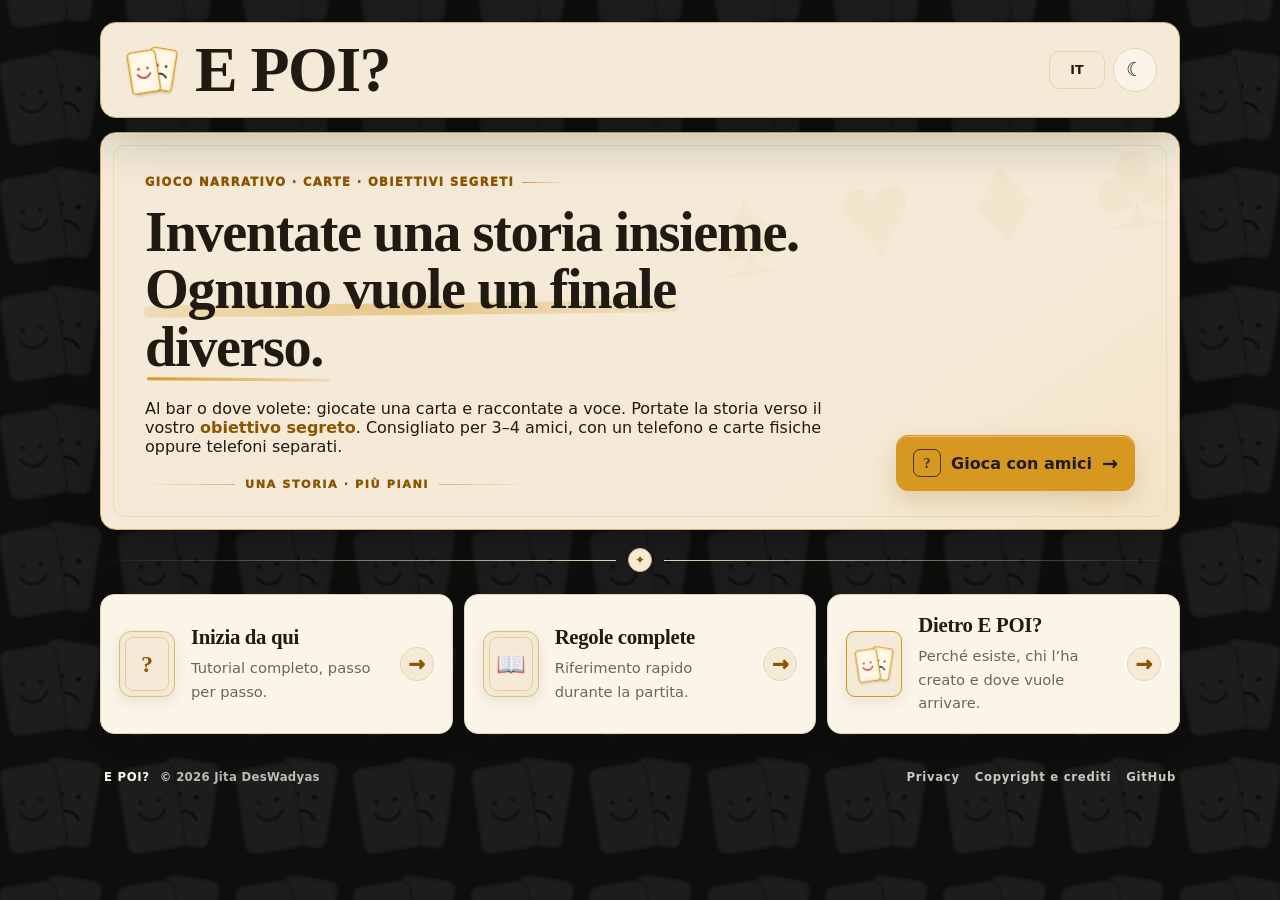
==== index.html @ 68719989 "Replace language dropdown with instant IT/EN toggle on index.html" ====
<!doctype html>
<html lang="it" data-theme="light">
<head>
  <meta charset="utf-8">
  <meta name="viewport" content="width=device-width,initial-scale=1,viewport-fit=cover">
  <meta name="theme-color" content="#15120d">
  <meta name="description" content="E POI? è un gioco narrativo con un normale mazzo di carte: continua la storia e guidala verso il tuo obiettivo segreto.">
  <meta name="application-name" content="E POI?">
  <meta name="apple-mobile-web-app-capable" content="yes">
  <meta name="apple-mobile-web-app-status-bar-style" content="black-translucent">
  <meta property="og:type" content="website">
  <meta property="og:title" content="E POI? — Una storia, più piani">
  <meta property="og:description" content="Gioca una carta, aggiungi una scena e prova a portare la storia verso il tuo obiettivo segreto.">
  <meta property="og:image" content="creator-jita.webp?v=29">
  <title>E POI? — Gioco narrativo di carte</title>
  <script>(()=>{try{document.documentElement.dataset.theme=localStorage.getItem('storia52_theme')==='dark'?'dark':'light'}catch{}})();</script>
  <link rel="icon" href="icon.svg" type="image/svg+xml">
  <link rel="manifest" href="manifest.webmanifest">
  <link rel="preload" as="image" href="creator-jita.webp?v=29" fetchpriority="high">
  <link rel="stylesheet" href="clean-app.css">
  <link rel="stylesheet" href="refine-flow.css">
  <link rel="stylesheet" href="home-product.css">
  <link rel="stylesheet" href="app-polish.css">
  <link rel="stylesheet" href="home-fixes.css">
  <link rel="stylesheet" href="tutorial-game.css">
  <link rel="stylesheet" href="interaction-polish.css?v=21">
  <link rel="stylesheet" href="invite-polish.css">
  <link rel="stylesheet" href="release-ready.css">
  <link rel="stylesheet" href="loading-skeleton.css?v=29">
  <link rel="stylesheet" href="ux-rework.css">
  <link rel="stylesheet" href="scroll-fix.css">
  <link rel="stylesheet" href="content-polish.css">
  <link rel="stylesheet" href="collection-prima-scintilla.css?v=29">
  <link rel="stylesheet" href="public-release-polish.css?v=16">
  <link rel="stylesheet" href="virtual-cards.css?v=40">
  <link rel="stylesheet" href="release-polish.css?v=29">
  <link rel="stylesheet" href="locale.css?v=1">
</head>
<body>
  <div class="app-shell">
    <header class="site-header">
      <div class="brand"><img src="storia52-cards-logo.svg" alt=""><h1>E POI?</h1></div>
      <div class="header-actions">
        <button type="button" id="epoiLanguage" class="epoi-lang-toggle" aria-label="Switch language to English" title="Switch language to English">IT</button>
        <button type="button" id="themeToggle" class="theme-toggle" aria-label="Passa al tema scuro" aria-pressed="false"><span class="theme-toggle-icon" aria-hidden="true">☾</span></button>
        <button type="button" id="headerExit" class="header-button header-exit" hidden><span aria-hidden="true">×</span><span>Esci</span></button>
      </div>
    </header>
    <main>
      <section id="play" class="page active">
        <section class="initial-skeleton" aria-busy="true" aria-label="Caricamento di E POI?">
          <div class="initial-skeleton-head"><span class="sk initial-skeleton-kicker"></span><span class="sk initial-skeleton-title"></span><span class="sk initial-skeleton-copy"></span><span class="sk initial-skeleton-copy short"></span></div>
          <div class="initial-skeleton-card"><span class="sk"></span><span class="sk"></span><span class="sk"></span><span class="sk"></span></div>
          <div class="initial-skeleton-actions"><span class="sk"></span><span class="sk"></span></div>
          <div class="initial-skeleton-menu"><span class="sk"></span><span class="sk"></span><span class="sk"></span></div>
        </section>
        <noscript><section class="surface"><h2>JavaScript è disattivato.</h2><p>E POI? ha bisogno di JavaScript per preparare partite, inviti e obiettivi segreti.</p></section></noscript>
      </section>
    </main>
    <footer class="site-footer"><div class="site-footer-brand"><b>E POI?</b><span>© 2026 Jita DesWadyas</span></div><nav class="site-footer-links" aria-label="Informazioni legali"><a href="privacy.html">Privacy</a><a href="copyright.html">Copyright e crediti</a><a href="https://github.com/JitaDesWadyas/storia52" target="_blank" rel="noopener noreferrer">GitHub</a></nav></footer>
  </div>
  <div id="toast" class="toast" role="status" aria-live="polite"></div>

  <script src="app.js"></script>
  <script src="ui-core.js?v=21"></script>
  <script src="collection-data.js?v=30"></script>
  <script src="clean-core.js"></script>
  <script src="clean-rules.js?v=33"></script>
  <script src="virtual-cards.js?v=42"></script>
  <script src="clean-home.js?v=30"></script>
  <script src="content-polish.js?v=31"></script>
  <script src="public-release-fixes.js?v=23"></script>
  <script src="clean-config.js?v=30"></script>
  <script src="clean-stories-model.js?v=29"></script>

  <script src="archive-v20-objectives-01.js"></script>
  <script src="archive-v20-objectives-02.js"></script>
  <script src="archive-v20-objectives-03-04.js"></script>
  <script src="archive-v20-objectives-05-06.js"></script>
  <script src="archive-v20-objectives-07-08.js"></script>
  <script src="collection-objectives.js?v=30"></script>
  <script src="ready-story-objectives.js"></script>

  <script src="clean-stories-markup.js"></script>
  <script src="clean-stories-view.js?v=29"></script>
  <script src="collection-controller.js?v=30"></script>
  <script src="clean-objectives.js?v=20"></script>
  <script src="clean-prep.js?v=30"></script>
  <script src="qr-local.js"></script>
  <script src="invite-codec.js?v=30"></script>
  <script src="clean-invite-host.js?v=31"></script>
  <script src="clean-invite-data.js?v=31"></script>
  <script src="game-balance.js?v=43"></script>
  <script src="clean-exit.js?v=28"></script>
  <script src="interaction-polish.js?v=22"></script>
  <script src="scroll-safety.js"></script>
  <script src="locale-en-stories.js"></script>
  <script src="locale-en-objectives-real01.js"></script>
  <script src="locale-en-objectives-mys02.js"></script>
  <script src="locale-en-objectives-sci01.js"></script>
  <script src="locale-en-objectives-fan02.js"></script>
  <script src="locale-en-objectives-hor02a.js"></script>
  <script src="locale-en-objectives-hor02b.js"></script>
  <script src="locale-en-objectives-lov01.js"></script>
  <script src="locale-en-objectives-adv01a.js"></script>
  <script src="locale-en-objectives-adv01b.js"></script>
  <script src="locale-en-objectives-com03.js"></script>
  <script src="locale-en-ui-home.js"></script>
  <script src="locale-en-ui-tutorial.js"></script>
  <script src="locale-en-ui-rules.js"></script>
  <script src="locale-en-ui-setup.js"></script>
  <script src="locale-en-ui-qr.js"></script>
  <script src="locale-en-ui-join.js"></script>
  <script src="locale-en-ui-game.js"></script>
  <script src="locale-en-ui-misc.js"></script>
  <script src="locale-runtime.js?v=1"></script>
  <script src="clean-init.js?v=23"></script>
  <script src="pwa-refresh.js?v=44"></script>
</body>
</html>
---- clean-app.css ----
*{box-sizing:border-box}html{scroll-behavior:smooth}html[data-theme="light"]{--bg:#15120d;--panel:#f4ead7;--panel-2:#fbf5e9;--ink:#211a12;--muted:#6f6456;--line:#d2b77d;--line-soft:#e3d4b4;--amber:#d69820;--amber-dark:#8a5700;--red:#b33a30;--shadow:0 18px 55px rgba(0,0,0,.24)}html[data-theme="dark"]{--bg:#0f0e0c;--panel:#25211a;--panel-2:#30291f;--ink:#f4ead7;--muted:#c4b9a7;--line:#6f562c;--line-soft:#463b2c;--amber:#e0a631;--amber-dark:#f0bf5d;--red:#ed766d;--shadow:0 18px 55px rgba(0,0,0,.4)}body{margin:0;min-height:100vh;color:var(--ink);background:var(--bg);font-family:Inter,ui-sans-serif,system-ui,-apple-system,"Segoe UI",sans-serif}body::before{content:"";position:fixed;inset:0;z-index:-1;pointer-events:none;background-image:linear-gradient(rgba(17,14,10,.92),rgba(17,14,10,.92)),url("storia52-cards-logo.svg");background-repeat:repeat;background-size:auto,118px 118px;background-position:center;filter:grayscale(1);opacity:.9}button,input,select,textarea{font:inherit}button{cursor:pointer}.app-shell{width:min(1080px,calc(100% - 28px));margin:0 auto;padding:22px 0 48px}.site-header{display:flex;align-items:center;justify-content:space-between;gap:18px;width:100%;padding:18px 22px;color:var(--ink);background:var(--panel);border:1px solid var(--line);border-radius:16px;box-shadow:var(--shadow)}.brand{display:flex;align-items:center;gap:14px;min-width:0}.brand img{width:58px;height:58px;flex:0 0 58px}.brand h1{margin:0;font:800 clamp(2.1rem,5vw,4rem)/.9 Georgia,serif;letter-spacing:-.04em;white-space:nowrap}.theme-toggle{min-height:44px;padding:9px 13px;color:var(--ink);background:transparent;border:1px solid var(--line);border-radius:9px;font-weight:850}.main-nav{display:flex;gap:8px;margin:12px 0}.main-nav button{flex:1;min-height:46px;padding:10px 14px;color:#f4ead7;background:rgba(255,255,255,.035);border:1px solid rgba(214,152,32,.28);border-radius:9px;font-weight:850}.main-nav button.active{color:#211a12;background:var(--amber);border-color:var(--amber)}.page{display:none}.page.active{display:block}.surface{width:100%;padding:28px;color:var(--ink);background:var(--panel);border:1px solid var(--line);border-radius:16px;box-shadow:var(--shadow)}.hero{padding:38px 42px}.eyebrow{margin:0 0 8px;color:var(--amber-dark);font-size:.72rem;font-weight:950;letter-spacing:.12em;text-transform:uppercase}.hero h2,.screen-heading h2{margin:0;font:800 clamp(2rem,4.4vw,3.6rem)/1.04 Georgia,serif;letter-spacing:-.035em;text-wrap:balance}.hero h2{max-width:850px}.hero>p:last-child,.screen-heading>p:last-child{max-width:760px;margin:14px 0 0;color:var(--muted);font-size:1rem;line-height:1.55}.home-grid{display:grid;grid-template-columns:1fr 1fr;gap:12px;margin-top:14px}.choice-card,.resume-card{display:grid;grid-template-columns:58px minmax(0,1fr) auto;align-items:center;gap:14px;width:100%;min-height:132px;padding:18px;color:var(--ink);background:var(--panel-2);border:1px solid var(--line-soft);border-radius:12px;text-align:left;transition:.18s ease}.choice-card:hover,.resume-card:hover{transform:translateY(-2px);border-color:var(--amber);box-shadow:0 12px 28px rgba(0,0,0,.12)}.choice-card .index,.resume-card .index{display:grid;place-items:center;width:56px;height:66px;color:var(--amber-dark);background:var(--panel);border:1px solid var(--amber);border-radius:9px;font:800 1.5rem Georgia,serif}.choice-card b,.resume-card b{display:block;font:700 1.25rem/1.2 Georgia,serif}.choice-card small,.resume-card small{display:block;margin-top:6px;color:var(--muted);font-size:.92rem;line-height:1.42}.choice-card i,.resume-card i{color:var(--amber-dark);font-style:normal;font-size:1.25rem;font-weight:950}.resume-card{grid-column:1/-1;min-height:102px;border-left:6px solid var(--amber)}.screen{width:100%}.session-bar{display:flex;align-items:center;justify-content:space-between;gap:12px;margin-bottom:12px;padding:10px 12px;color:var(--ink);background:var(--panel);border:1px solid var(--line);border-radius:12px}.session-bar .session-title{display:flex;align-items:center;gap:9px;min-width:0;font-weight:900}.session-bar img{width:36px;height:36px}.session-actions{display:flex;gap:8px}.session-actions button{min-height:40px;padding:8px 12px;color:var(--ink);background:var(--panel-2);border:1px solid var(--line-soft);border-radius:8px;font-weight:850}.screen-heading{margin-bottom:20px}.section-title{margin:22px 0 10px}.section-title span{display:block;color:var(--amber-dark);font-size:.68rem;font-weight:950;letter-spacing:.1em}.section-title h3{margin:4px 0 0;font:700 1.4rem Georgia,serif}.setup-panel{display:grid;gap:12px;padding:16px;background:var(--panel-2);border:1px solid var(--line-soft);border-radius:12px}.setup-head{display:flex;align-items:end;justify-content:space-between;gap:12px}.setup-head b{font:700 1.12rem Georgia,serif}.setup-head select{min-height:42px;padding:8px 10px;color:var(--ink);background:var(--panel);border:1px solid var(--line);border-radius:8px;font-weight:850}.name-grid{display:grid;grid-template-columns:repeat(2,minmax(0,1fr));gap:8px}.field{display:grid;gap:5px}.field span{color:var(--amber-dark);font-size:.66rem;font-weight:950;letter-spacing:.08em;text-transform:uppercase}.field input,.field textarea,.field select{width:100%;min-height:44px;padding:10px 11px;color:var(--ink);background:var(--panel);border:1px solid var(--line-soft);border-radius:8px}.field textarea{min-height:110px;resize:vertical;line-height:1.5}.option-grid{display:grid;grid-template-columns:1fr 1fr;gap:10px}.option-card{display:grid;grid-template-columns:52px 1fr;gap:12px;align-items:start;width:100%;min-height:144px;padding:17px;color:var(--ink);background:var(--panel-2);border:1px solid var(--line-soft);border-radius:11px;text-align:left}.option-card.selected,.option-card:hover{border-color:var(--amber);box-shadow:inset 0 0 0 1px var(--amber)}.option-card>span{display:grid;place-items:center;width:50px;height:58px;color:var(--amber-dark);background:var(--panel);border:1px solid var(--amber);border-radius:8px;font:800 1.25rem Georgia,serif}.option-card b{display:block;font:700 1.12rem Georgia,serif}.option-card small{display:block;margin-top:6px;color:var(--muted);line-height:1.45}.primary,.secondary,.danger,.text-button{min-height:48px;padding:11px 15px;border-radius:9px;font-weight:900}.primary{color:#211a12;background:var(--amber);border:1px solid var(--amber)}.secondary{color:var(--ink);background:var(--panel-2);border:1px solid var(--line-soft)}.danger{color:#a6342c;background:transparent;border:1px solid rgba(166,52,44,.45)}.text-button{color:var(--amber-dark);background:transparent;border:0}.actions{display:grid;grid-template-columns:1fr 1fr;gap:9px;margin-top:14px}.actions.one{grid-template-columns:1fr}.story-reference{display:grid;gap:9px}.story-card{display:grid;grid-template-columns:54px minmax(0,1fr);gap:12px;align-items:center;padding:13px;background:var(--panel-2);border:1px solid var(--line-soft);border-radius:10px}.story-card .rank{display:grid;place-items:center;width:52px;height:62px;color:var(--ink);background:var(--panel);border:1px solid var(--line);border-radius:8px;font:800 1.15rem Georgia,serif}.story-card .rank.red{color:var(--red)}.story-card span{color:var(--amber-dark);font-size:.66rem;font-weight:950;letter-spacing:.09em}.story-card p{margin:3px 0 0;font:700 1rem/1.4 Georgia,serif}.hint{margin:12px 0;padding:13px 14px;color:var(--ink);background:rgba(214,152,32,.1);border:1px solid var(--amber);border-left:6px solid var(--amber);border-radius:9px;line-height:1.5}.question-grid{display:grid;grid-template-columns:1fr 1fr;gap:10px}.question-card{padding:14px;background:var(--panel-2);border:1px solid var(--line-soft);border-radius:10px}.question-card h3{margin:0 0 9px;font:700 1.05rem Georgia,serif}.question-card textarea{width:100%;min-height:86px;padding:10px;color:var(--ink);background:var(--panel);border:1px solid var(--line-soft);border-radius:8px;resize:vertical}.story-toolbar{display:grid;grid-template-columns:minmax(0,1fr) auto;gap:8px;margin-bottom:10px}.story-toolbar input{min-height:44px;padding:9px 11px;color:var(--ink);background:var(--panel-2);border:1px solid var(--line-soft);border-radius:8px}.category-grid{display:grid;grid-template-columns:repeat(5,minmax(0,1fr));gap:7px;margin-bottom:11px}.category-grid button{min-height:48px;padding:8px;color:var(--muted);background:var(--panel-2);border:1px solid var(--line-soft);border-radius:8px;font-weight:850}.category-grid button.active{color:#211a12;background:var(--amber);border-color:var(--amber)}.category-grid small{display:block;margin-top:3px}.story-list{display:grid;grid-template-columns:repeat(3,minmax(0,1fr));gap:10px}.ready-story{display:grid;grid-template-rows:auto auto 1fr auto;gap:9px;min-height:390px;padding:15px;background:var(--panel-2);border:1px solid var(--line-soft);border-radius:11px}.ready-story .meta{display:flex;justify-content:space-between;gap:8px;color:var(--amber-dark);font-size:.66rem;font-weight:950;letter-spacing:.06em}.ready-story h3{margin:0;font:700 1.25rem/1.2 Georgia,serif}.ready-story p{margin:0;color:var(--muted);font-size:.9rem;line-height:1.5}.ready-story button{min-height:43px;color:var(--amber-dark);background:var(--panel);border:1px solid var(--line-soft);border-radius:8px;font-weight:900}.pagination{display:grid;grid-template-columns:1fr auto 1fr;align-items:center;gap:8px;margin-top:10px}.pagination button{min-height:42px;color:var(--ink);background:var(--panel-2);border:1px solid var(--line-soft);border-radius:8px;font-weight:850}.pagination span{text-align:center;color:var(--muted);font-weight:850}.story-summary{display:grid;gap:10px}.opening-box{padding:18px;background:var(--panel-2);border:1px solid var(--line-soft);border-left:6px solid var(--amber);border-radius:10px;font:700 1.08rem/1.55 Georgia,serif}.objective-progress{display:flex;align-items:center;justify-content:space-between;margin:12px 0;padding:12px 14px;background:var(--panel-2);border:1px solid var(--line-soft);border-radius:9px}.objective-progress b{font:800 1.45rem Georgia,serif}.player-list{display:grid;grid-template-columns:1fr 1fr;gap:8px}.player-button{display:grid;grid-template-columns:42px 1fr auto;align-items:center;gap:10px;min-height:68px;padding:10px 11px;color:var(--ink);background:var(--panel-2);border:1px solid var(--line-soft);border-radius:9px;text-align:left}.player-button.done{border-color:var(--amber)}.player-button>span{display:grid;place-items:center;width:40px;height:40px;color:var(--amber-dark);background:var(--panel);border:1px solid var(--amber);border-radius:50%;font-weight:950}.player-button b{font-family:Georgia,serif}.player-button small{display:block;margin-top:3px;color:var(--muted)}.player-button i{color:var(--amber-dark);font-style:normal;font-weight:900}.prep-grid,.turn-grid{display:grid;grid-template-columns:repeat(3,minmax(0,1fr));gap:9px}.prep-step,.turn-step{display:grid;grid-template-columns:38px 1fr;gap:10px;padding:13px;background:var(--panel-2);border:1px solid var(--line-soft);border-radius:9px}.prep-step>span,.turn-step>span{display:grid;place-items:center;width:36px;height:36px;color:#211a12;background:var(--amber);border-radius:50%;font-weight:950}.prep-step b,.turn-step b{font-family:Georgia,serif}.turn-step p{margin:4px 0 0;color:var(--muted);font-size:.86rem;line-height:1.42}.game-layout{display:grid;grid-template-columns:minmax(0,1.2fr) minmax(280px,.8fr);gap:12px;align-items:start}.game-main,.game-side{display:grid;gap:10px}.game-card{padding:15px;background:var(--panel-2);border:1px solid var(--line-soft);border-radius:11px}.game-card h3{margin:0 0 10px;font:700 1.25rem Georgia,serif}.accordion{overflow:hidden;background:var(--panel-2);border:1px solid var(--line-soft);border-radius:10px}.accordion summary{display:flex;align-items:center;justify-content:space-between;gap:10px;padding:14px;cursor:pointer;list-style:none;font:700 1.04rem Georgia,serif}.accordion summary::-webkit-details-marker{display:none}.accordion summary::after{content:"+";color:var(--amber-dark);font:900 1.2rem system-ui}.accordion[open] summary::after{content:"−"}.accordion-body{padding:0 14px 14px}.suit-rules{display:grid;grid-template-columns:1fr 1fr;gap:8px}.suit-rules p{display:grid;grid-template-columns:145px 1fr;gap:9px;align-items:center;margin:0;padding:10px;background:var(--panel);border:1px solid var(--line-soft);border-radius:8px}.suit-rules b{font-family:Georgia,serif}.suit-rules b.red{color:var(--red)}.suit-rules span{color:var(--muted);line-height:1.35}.figure-grid{display:grid;grid-template-columns:repeat(4,1fr);gap:7px;margin-top:8px}.figure-grid p{display:grid;gap:3px;margin:0;padding:9px;text-align:center;background:var(--panel);border:1px solid var(--line-soft);border-radius:8px}.rule-note{margin:9px 0 0;padding:12px;background:rgba(214,152,32,.1);border:1px solid var(--amber);border-left:5px solid var(--amber);border-radius:8px;line-height:1.45}.compact-player-list{display:grid;gap:7px}.compact-player-list button{display:flex;align-items:center;justify-content:space-between;gap:10px;min-height:47px;padding:9px 11px;color:var(--ink);background:var(--panel);border:1px solid var(--line-soft);border-radius:8px;font-weight:850}.invite-list{display:grid;gap:8px}.invite-row{display:grid;grid-template-columns:1fr auto;gap:8px;align-items:center;padding:11px;background:var(--panel-2);border:1px solid var(--line-soft);border-radius:9px}.invite-row b{font-family:Georgia,serif}.invite-row button{min-height:42px;color:var(--ink);background:var(--panel);border:1px solid var(--line-soft);border-radius:8px;font-weight:850}.rulebook{display:grid;gap:9px}.rulebook details{overflow:hidden;background:var(--panel-2);border:1px solid var(--line-soft);border-radius:10px}.rulebook summary{padding:14px;cursor:pointer;font:700 1.05rem Georgia,serif}.rulebook .body{padding:0 14px 14px;color:var(--muted);line-height:1.55}.numbered{display:grid;gap:8px}.numbered p{display:grid;grid-template-columns:30px 1fr;gap:9px;align-items:start;margin:0}.numbered i{display:grid;place-items:center;width:28px;height:28px;color:#211a12;background:var(--amber);border-radius:50%;font-style:normal;font-weight:950}.card-browser{display:grid;gap:14px}.browser-step{padding:14px;background:var(--panel-2);border:1px solid var(--line-soft);border-radius:10px}.step-label{display:flex;align-items:center;gap:8px;margin-bottom:9px}.step-label span{display:grid;place-items:center;width:28px;height:28px;color:#211a12;background:var(--amber);border-radius:50%;font-weight:950}.type-tabs,.suit-picker,.number-picker{display:flex;flex-wrap:wrap;gap:7px}.type-tabs button,.suit-picker button,.number-picker button{min-height:42px;padding:8px 11px;color:var(--ink);background:var(--panel);border:1px solid var(--line-soft);border-radius:8px;font-weight:850}.type-tabs button.active,.suit-picker button.active,.number-picker button.active{color:#211a12;background:var(--amber);border-color:var(--amber)}.suit-picker button.red{color:var(--red)}.suit-picker b{margin-right:5px}.browser-result{display:grid;grid-template-columns:minmax(240px,360px) 1fr;gap:12px;align-items:start}.playing-card-preview{position:relative;min-height:330px;padding:24px;background:var(--panel-2);border:2px solid var(--line);border-radius:16px;box-shadow:var(--shadow)}.playing-card-preview::before{content:attr(data-rank);white-space:pre;position:absolute;top:15px;left:15px;font:800 1.2rem/1 Georgia,serif}.playing-card-preview.red::before,.playing-card-preview.red .preview-suit{color:var(--red)}.preview-suit{text-align:center;font-size:4rem}.preview-kind{text-align:center;color:var(--amber-dark);font-size:.72rem;font-weight:950;letter-spacing:.08em}.preview-text{margin:25px 0 0;font:700 1.2rem/1.5 Georgia,serif}.browser-actions{display:grid;gap:8px}.button{min-height:46px;padding:10px 13px;border-radius:8px;font-weight:900}.button-primary{color:#211a12;background:var(--amber);border:1px solid var(--amber)}.button-ghost{color:var(--ink);background:var(--panel-2);border:1px solid var(--line-soft)}.modal{position:fixed;inset:0;z-index:1000;display:grid;place-items:center;padding:14px;background:rgba(0,0,0,.68)}.modal-card{position:relative;width:min(520px,100%);max-height:calc(100vh - 28px);overflow:auto;padding:20px;color:var(--ink);background:var(--panel);border:1px solid var(--line);border-radius:15px;box-shadow:var(--shadow)}.modal-card.wide{width:min(900px,100%)}.modal-close{position:absolute;top:10px;right:10px;width:38px;height:38px;color:var(--ink);background:var(--panel-2);border:1px solid var(--line-soft);border-radius:50%;font-size:1.25rem;font-weight:900}.objective-modal-card{min-height:590px;display:grid;grid-template-rows:auto auto minmax(300px,1fr) auto}.secret-card{display:grid;place-items:center;min-height:300px;padding:18px;text-align:center;background:var(--panel-2);border:1px solid var(--line-soft);border-radius:12px}.secret-content,.secret-closed{display:grid;gap:9px;justify-items:center}.secret-rank{font:800 3.2rem Georgia,serif}.secret-type{color:var(--amber-dark);font-size:.7rem;font-weight:950;letter-spacing:.1em}.secret-content p{margin:0;font:700 1.2rem/1.45 Georgia,serif}.secret-final{padding-top:10px;color:var(--muted);border-top:1px solid var(--line-soft);line-height:1.45}.secret-lock{font-size:3rem}.modal-actions{display:grid;grid-template-columns:1fr 1fr;gap:8px;margin-top:12px}.exit-options{display:grid;gap:8px}.toast{position:fixed;left:50%;bottom:24px;z-index:1200;transform:translate(-50%,18px);padding:10px 14px;color:#211a12;background:var(--amber);border-radius:999px;font-weight:900;opacity:0;pointer-events:none;transition:.18s}.toast.show{transform:translate(-50%,0);opacity:1}footer{display:flex;justify-content:space-between;gap:10px;padding:18px 4px;color:rgba(244,234,215,.6);font-size:.75rem;font-weight:850;letter-spacing:.08em}.hidden{display:none!important}@media(max-width:820px){.story-list{grid-template-columns:1fr}.ready-story{min-height:0}.category-grid{grid-template-columns:repeat(2,1fr)}.category-grid button:first-child{grid-column:1/-1}.game-layout{grid-template-columns:1fr}.prep-grid,.turn-grid{grid-template-columns:1fr}.browser-result{grid-template-columns:1fr}.hero{padding:30px}.home-grid{grid-template-columns:1fr}.resume-card{grid-column:auto}}@media(max-width:620px){.app-shell{width:min(100% - 18px,1080px);padding-top:9px}.site-header{padding:13px 14px;border-radius:12px}.brand img{width:48px;height:48px;flex-basis:48px}.brand h1{font-size:2.45rem}.theme-toggle{width:42px;padding:0;font-size:0}.theme-toggle::before{content:"◐";font-size:1.1rem}.main-nav{margin:8px 0}.main-nav button{min-height:42px;padding:8px}.surface{padding:18px;border-radius:12px}.hero{padding:22px}.hero h2,.screen-heading h2{font-size:1.9rem}.hero>p:last-child,.screen-heading>p:last-child{font-size:.94rem}.choice-card,.resume-card{grid-template-columns:48px 1fr;min-height:0;padding:14px}.choice-card i,.resume-card i{display:none}.choice-card .index,.resume-card .index{width:46px;height:56px}.option-grid,.name-grid,.question-grid,.player-list{grid-template-columns:1fr}.option-card{min-height:0}.setup-head{align-items:stretch;flex-direction:column}.setup-head select{width:100%}.story-toolbar{grid-template-columns:1fr}.actions,.modal-actions{grid-template-columns:1fr}.story-card{grid-template-columns:46px 1fr}.story-card .rank{width:44px;height:54px}.suit-rules{grid-template-columns:1fr}.suit-rules p{grid-template-columns:1fr;gap:4px}.figure-grid{grid-template-columns:1fr 1fr}.objective-modal-card{min-height:540px;grid-template-rows:auto auto minmax(250px,1fr) auto}.secret-card{min-height:250px}.session-bar{align-items:flex-start}.session-title span{display:none}.session-actions button{padding:8px 9px}.pagination{grid-template-columns:1fr 1fr}.pagination span{grid-column:1/-1;grid-row:1}.pagination button{grid-row:2}.browser-result{display:block}.browser-actions{margin-top:9px}footer{padding-bottom:24px}}
---- refine-flow.css ----
[hidden]{display:none!important}.site-header{gap:12px;margin-bottom:14px}.header-actions{display:flex;align-items:center;justify-content:flex-end;gap:8px;flex-wrap:nowrap}.header-button,.theme-toggle{display:inline-flex;align-items:center;justify-content:center;gap:7px;min-height:44px;padding:9px 13px;color:var(--ink);background:var(--panel-2);border:1px solid var(--line-soft);border-radius:9px;font-weight:900;white-space:nowrap}.header-button:hover,.theme-toggle:hover{border-color:var(--amber)}.header-exit{color:var(--red)}.player-count-control{display:flex;align-items:center;gap:7px}.player-count-control button{display:grid;place-items:center;width:42px;height:42px;padding:0;color:var(--ink);background:var(--panel);border:1px solid var(--line);border-radius:9px;font-size:1.35rem;font-weight:950}.player-count-value{display:flex;align-items:center;justify-content:center;min-width:104px;height:42px;padding:0 12px;color:var(--ink);background:var(--panel);border:1px solid var(--line-soft);border-radius:9px;font-weight:900}.player-count-value strong{margin-right:5px;font:800 1.2rem Georgia,serif}.story-card.with-action{grid-template-columns:54px minmax(0,1fr) auto}.story-card-change{align-self:stretch;min-width:76px;padding:8px 11px;color:var(--amber-dark);background:var(--panel);border:1px solid var(--line-soft);border-radius:8px;font-size:.76rem;font-weight:950;text-transform:uppercase;letter-spacing:.04em}.story-card-change:hover{border-color:var(--amber)}.opening-draft{margin-top:14px;padding:15px;background:var(--panel-2);border:1px solid var(--line-soft);border-radius:10px}.opening-draft textarea{min-height:130px;font:700 1rem/1.5 Georgia,serif}.opening-draft small{color:var(--muted);line-height:1.4}.figure-tone{display:grid;grid-template-columns:1fr 1fr;gap:8px;margin-top:9px}.figure-tone p{display:grid;gap:4px;margin:0;padding:11px;background:var(--panel);border:1px solid var(--line-soft);border-radius:8px}.figure-tone b{font-family:Georgia,serif}.figure-tone .red{color:var(--red)}.figure-tone span{color:var(--muted);line-height:1.4}.rules-menu-intro{margin:0 42px 14px 0;color:var(--muted);line-height:1.5}.rules-menu .rulebook{margin-top:8px}.rules-menu .game-card{padding:0;background:transparent;border:0}.objective-modal-card{height:min(650px,calc(100vh - 28px));min-height:0;display:grid;grid-template-rows:auto auto minmax(0,1fr) auto;overflow:hidden}.objective-modal-card>.eyebrow{padding-right:44px}.objective-modal-card>h2{margin-top:0}.objective-modal-card .secret-card{height:100%;min-height:0;overflow:auto}.objective-modal-card .secret-content,.objective-modal-card .secret-closed{min-height:100%;align-content:center}.objective-modal-card .modal-actions{margin-top:12px}.session-mode .site-header{margin-bottom:12px}.session-mode main{margin-top:0}.modal-card.wide{width:min(920px,100%)}
body{font-family:Inter,ui-sans-serif,system-ui,-apple-system,BlinkMacSystemFont,"Segoe UI",sans-serif}.brand h1,.hero h2,.screen-heading h2,.choice-card b,.resume-card b,.section-title h3,.setup-head b,.option-card b,.ready-story h3,.game-card h3{font-family:Georgia,"Times New Roman",serif;font-weight:760;letter-spacing:-.025em}.hero h2,.screen-heading h2{line-height:1.02}.hero>p:last-child,.screen-heading>p:last-child,.choice-card small,.resume-card small,.option-card small,.ready-story p{line-height:1.6}.home-grid{margin-top:22px}.surface+*,.home-grid{position:relative;z-index:1}.home-grid .play-card{grid-column:1/-1}.play-card{min-height:118px}.play-card .index{font-size:1.2rem}.site-header{position:relative;z-index:2}
html[data-theme="dark"]{--bg:#11100d;--panel:#2a241b;--panel-2:#342d23;--ink:#fff1db;--muted:#d8cbb9;--line:#a97b31;--line-soft:#675139;--amber:#f1b63e;--amber-dark:#ffd166;--red:#ff8178;--shadow:0 16px 44px rgba(0,0,0,.38)}html[data-theme="dark"] body::before{background-image:linear-gradient(rgba(17,16,13,.80),rgba(17,16,13,.88)),url("storia52-cards-logo.svg");background-size:auto,142px 142px;opacity:.48;filter:grayscale(1) contrast(1.05)}html[data-theme="dark"] .surface,html[data-theme="dark"] .site-header{background:linear-gradient(180deg,#332b20,#292218);border-color:rgba(241,182,62,.38);box-shadow:0 14px 38px rgba(0,0,0,.32),inset 0 1px 0 rgba(255,241,219,.06)}html[data-theme="dark"] .choice-card,html[data-theme="dark"] .resume-card,html[data-theme="dark"] .setup-panel,html[data-theme="dark"] .option-card,html[data-theme="dark"] .ready-story,html[data-theme="dark"] .game-card,html[data-theme="dark"] .accordion,html[data-theme="dark"] .story-card,html[data-theme="dark"] .opening-box,html[data-theme="dark"] .objective-progress,html[data-theme="dark"] .player-button{background:linear-gradient(180deg,#3a3125,#30281e);border-color:rgba(255,209,102,.24)}html[data-theme="dark"] input,html[data-theme="dark"] textarea,html[data-theme="dark"] select,html[data-theme="dark"] .header-button,html[data-theme="dark"] .theme-toggle,html[data-theme="dark"] .choice-card .index,html[data-theme="dark"] .resume-card .index,html[data-theme="dark"] .option-card>span,html[data-theme="dark"] .ready-story button{background:#211b14;border-color:rgba(255,209,102,.34)}html[data-theme="dark"] .choice-card:hover,html[data-theme="dark"] .resume-card:hover,html[data-theme="dark"] .option-card:hover,html[data-theme="dark"] .option-card.selected{border-color:var(--amber);box-shadow:0 10px 26px rgba(0,0,0,.25),inset 0 0 0 1px rgba(241,182,62,.35)}.ready-story p strong,.opening-box strong{font-weight:900;color:var(--ink)}mark{padding:0;color:inherit;background:transparent;border-radius:0;font-weight:900}.screen{transition:opacity .16s ease,transform .16s ease}.screen-enter{opacity:0;transform:translateY(8px)}.modal{opacity:0;transition:opacity .14s ease}.modal.open{opacity:1}.modal.closing{opacity:0}.modal-card{transform:translateY(12px) scale(.985);transition:transform .16s ease}.modal.open .modal-card{transform:translateY(0) scale(1)}.accordion summary,.category-grid button,.pagination button,.player-button,.ready-story button,.primary,.secondary,.danger,.text-button{transition:transform .16s ease,border-color .16s ease,background-color .16s ease,box-shadow .16s ease}.category-grid button:active,.pagination button:active,.player-button:active,.ready-story button:active,.primary:active,.secondary:active{transform:scale(.985)}.accordion{display:grid;grid-template-rows:auto 0fr;transition:grid-template-rows .22s ease,border-color .16s ease,background-color .16s ease}.accordion[open]{grid-template-rows:auto 1fr;border-color:var(--amber)}.accordion-body{overflow:hidden;min-height:0}.accordion summary{position:relative;z-index:1}.rulebook details{display:grid;grid-template-rows:auto 0fr;transition:grid-template-rows .22s ease,border-color .16s ease,background-color .16s ease}.rulebook details[open]{grid-template-rows:auto 1fr;border-color:var(--amber)}.rulebook details>.body{overflow:hidden;min-height:0}
@media(max-width:700px){.app-shell{width:min(100% - 28px,1080px);padding:14px 0 34px}.site-header{padding:11px 12px;border-radius:15px;margin-bottom:14px}.brand{gap:8px}.brand img{width:42px;height:42px;flex-basis:42px}.brand h1{font-size:1.8rem}.header-actions{gap:5px}.header-button,.theme-toggle{min-height:40px;padding:7px 9px;font-size:.78rem}.theme-toggle-label{display:none}.theme-toggle{width:40px}.hero{padding:30px 28px}.hero h2,.screen-heading h2{font-size:clamp(2.1rem,9.6vw,3rem);line-height:1.02}.home-grid{gap:14px;margin-top:14px}.choice-card,.resume-card{grid-template-columns:76px minmax(0,1fr);min-height:112px;padding:16px}.choice-card i,.resume-card i{display:none}.choice-card .index,.resume-card .index{width:64px;height:72px}.choice-card b,.resume-card b{font-size:1.38rem}.player-count-control{width:100%;justify-content:center;gap:6px}.player-count-control button{width:40px;height:40px}.player-count-value{min-width:104px;height:40px}.story-card.with-action{grid-template-columns:44px minmax(0,1fr)}.story-card-change{grid-column:1/-1;min-height:40px}.figure-tone{grid-template-columns:1fr}.objective-modal-card{height:calc(100vh - 20px)}.objective-modal-card .secret-card{min-height:0}.rules-menu-intro{margin-right:34px}}@media(max-width:420px){.app-shell{padding-top:12px}.brand{gap:6px}.brand img{width:36px;height:36px;flex-basis:36px}.brand h1{font-size:1.35rem}.header-button,.theme-toggle{width:38px;min-width:38px;padding:6px}.header-button span:last-child{display:none}.header-actions{gap:4px}.hero{padding:28px 26px}.surface{border-radius:15px}.choice-card,.resume-card{grid-template-columns:72px minmax(0,1fr);padding:15px}.choice-card .index,.resume-card .index{width:60px;height:68px}.choice-card small,.resume-card small{font-size:.9rem}}@media(prefers-reduced-motion:reduce){html{scroll-behavior:auto}.screen,.modal,.modal-card,.accordion,.rulebook details,.accordion summary,.category-grid button,.pagination button,.player-button,.ready-story button,.primary,.secondary,.danger,.text-button{transition:none!important}.screen-enter{opacity:1;transform:none}}
---- home-product.css ----
/* Product home sections */
.header-actions{display:flex;align-items:center;gap:8px}.product-hero{display:grid;grid-template-columns:minmax(0,1fr) auto;gap:24px;align-items:end;margin-top:14px}.product-hero .hero-copy p:last-child{max-width:820px}.hero-actions{display:grid;gap:8px;min-width:190px}.product-menu{grid-template-columns:repeat(3,minmax(0,1fr))}.product-menu .resume-card{grid-column:1/-1}.compact-product-menu{margin-bottom:0}.amber-text{color:var(--amber-dark);font-weight:900}.modal-heading{margin:0 0 18px}.product-modal .modal-card>h2{display:none}.product-modal .modal-card{padding:24px}.how-grid{display:grid;grid-template-columns:repeat(5,minmax(0,1fr));gap:10px}.how-grid article{min-height:170px;padding:15px;background:var(--panel-2);border:1px solid var(--line-soft);border-radius:12px}.how-grid span{display:grid;place-items:center;width:42px;height:42px;margin-bottom:12px;color:#211a12;background:var(--amber);border-radius:50%;font-weight:950}.how-grid b{display:block;font:700 1.08rem/1.2 Georgia,serif}.how-grid p{margin:8px 0 0;color:var(--muted);font-size:.9rem;line-height:1.45}.tutorial-stage{position:relative;display:grid;grid-template-columns:150px minmax(0,1fr);gap:18px;align-items:center;min-height:250px;padding:22px;background:linear-gradient(135deg,var(--panel-2),var(--panel));border:1px solid var(--line-soft);border-radius:14px}.tutorial-card{display:grid;place-items:center;width:128px;height:178px;justify-self:center;color:var(--amber-dark);background:var(--panel);border:2px solid var(--amber);border-radius:16px;box-shadow:0 14px 28px rgba(0,0,0,.14);animation:cardDeal .34s ease both}.tutorial-card span{font:800 2.2rem Georgia,serif}.tutorial-copy{animation:textRise .28s ease both}.tutorial-copy h3{margin:0;font:800 clamp(1.45rem,3vw,2.2rem)/1.05 Georgia,serif}.tutorial-copy p:not(.eyebrow){margin:10px 0 0;color:var(--muted);line-height:1.55}.tutorial-story{margin-top:12px;padding:13px 14px;background:rgba(214,152,32,.1);border:1px solid var(--amber);border-left:5px solid var(--amber);border-radius:10px;font:700 1rem/1.45 Georgia,serif}.tutorial-progress{position:absolute;right:18px;bottom:16px;display:flex;gap:6px}.tutorial-progress span{width:8px;height:8px;border-radius:50%;background:var(--line-soft)}.tutorial-progress span.active{background:var(--amber)}.tutorial-actions{display:grid;grid-template-columns:1fr 1fr;gap:8px;margin-top:10px}.context-story-preview{min-height:0;margin-bottom:10px}.context-story-preview p{font-size:1rem}.context-story-preview strong,.ready-story strong,.opening-box strong{color:var(--amber-dark)}.creator-resume{display:grid;gap:12px}.creator-hero-card{display:grid;grid-template-columns:160px minmax(0,1fr);gap:18px;align-items:center;padding:18px;background:var(--panel-2);border:1px solid var(--line-soft);border-radius:16px}.creator-hero-card img{width:160px;height:160px;object-fit:cover;border-radius:24px;border:2px solid var(--amber);box-shadow:0 14px 32px rgba(0,0,0,.18)}.creator-hero-card h3{margin:0 0 8px;font:800 1.7rem/1.1 Georgia,serif}.creator-hero-card h3 span{color:var(--amber-dark)}.creator-hero-card p:not(.eyebrow){margin:0;color:var(--muted);line-height:1.55}.resume-timeline{display:grid;gap:8px}.resume-timeline article{display:grid;grid-template-columns:46px minmax(0,1fr);gap:12px;padding:13px;background:var(--panel-2);border:1px solid var(--line-soft);border-radius:12px}.resume-timeline span{display:grid;place-items:center;width:44px;height:44px;color:#211a12;background:var(--amber);border-radius:50%;font-weight:950}.resume-timeline b{font:700 1.08rem Georgia,serif}.resume-timeline p{margin:4px 0 0;color:var(--muted);line-height:1.45}.creator-tags{display:flex;flex-wrap:wrap;gap:7px}.creator-tags span{padding:7px 10px;color:var(--amber-dark);background:var(--panel-2);border:1px solid var(--line-soft);border-radius:999px;font-size:.82rem;font-weight:900}.qr-invite-list{gap:10px}.qr-invite-row{grid-template-columns:minmax(0,1fr) auto auto}.qr-invite-row small{display:block;margin-top:4px;color:var(--muted);line-height:1.35}.qr-thumb{width:76px;height:76px;padding:5px;background:var(--panel);border:1px solid var(--amber);border-radius:12px}.qr-thumb img{width:100%;height:100%;display:block}.invite-actions{display:grid;gap:6px}.invite-actions button{min-height:35px;padding:7px 10px}.qr-modal-content{display:grid;gap:12px;justify-items:center;text-align:center}.qr-modal-content img{width:min(320px,80vw);height:min(320px,80vw);padding:10px;background:#fff;border:2px solid var(--amber);border-radius:18px}.qr-modal-content p{max-width:420px;margin:0;color:var(--muted);line-height:1.45}@keyframes cardDeal{from{opacity:0;transform:translateY(18px) rotate(-7deg) scale(.94)}to{opacity:1;transform:none}}@keyframes textRise{from{opacity:0;transform:translateY(8px)}to{opacity:1;transform:none}}

/* Premium home refinement */
.product-hero{position:relative;overflow:hidden;isolation:isolate;padding:42px 44px 38px;border-color:color-mix(in srgb,var(--line) 74%,var(--amber));background:linear-gradient(145deg,var(--panel) 0%,var(--panel) 72%,color-mix(in srgb,var(--panel-2) 82%,var(--amber) 18%) 100%);box-shadow:var(--shadow),inset 0 1px rgba(255,255,255,.45);animation:homeHeroIn .55s cubic-bezier(.2,.8,.2,1) both}.product-hero::before{content:"";position:absolute;inset:12px;z-index:-1;pointer-events:none;border:1px solid color-mix(in srgb,var(--line-soft) 70%,transparent);border-radius:11px}.product-hero::after{content:"♠  ♥  ♦  ♣";position:absolute;right:-12px;top:10px;z-index:-1;color:var(--amber);font:800 clamp(4.5rem,10vw,8.5rem)/1 Georgia,serif;letter-spacing:.1em;opacity:.045;transform:rotate(-7deg);white-space:nowrap}.hero-copy{position:relative;z-index:1}.hero-kicker{display:flex;flex-wrap:wrap;align-items:center;gap:8px;margin-bottom:15px}.hero-kicker .eyebrow{margin:0}.hero-kicker::after{content:"";width:42px;height:1px;background:linear-gradient(90deg,var(--amber),transparent)}.hero-title{display:grid;gap:0;max-width:820px}.hero-title .line{display:block}.hero-title .line-accent{position:relative;width:max-content;max-width:100%;z-index:0}.hero-title .line-accent::after{content:"";position:absolute;left:-.04em;right:-.05em;bottom:.06em;z-index:-1;height:.22em;background:linear-gradient(90deg,rgba(214,152,32,.18),rgba(214,152,32,.42),rgba(214,152,32,.12));border-radius:999px;transform:rotate(-.6deg)}.hero-title .line-final{position:relative;width:max-content;max-width:100%;padding-right:.12em}.hero-title .line-final::after{content:"";position:absolute;left:.03em;right:0;bottom:-.09em;height:3px;background:linear-gradient(90deg,var(--amber),color-mix(in srgb,var(--amber) 15%,transparent));border-radius:999px;transform:rotate(.4deg)}.hero-intro{max-width:760px!important;margin-top:23px!important}.hero-intro strong{color:var(--amber-dark);font-weight:900}.hero-divider{display:flex;align-items:center;gap:10px;margin:22px 0 0;color:var(--amber-dark);font-size:.7rem;font-weight:950;letter-spacing:.14em;text-transform:uppercase}.hero-divider::before,.hero-divider::after{content:"";height:1px;flex:1;max-width:90px;background:linear-gradient(90deg,transparent,var(--line))}.hero-divider::after{background:linear-gradient(90deg,var(--line),transparent)}.hero-actions{position:relative;z-index:2;min-width:220px}.hero-actions button{position:relative;overflow:hidden;display:grid;grid-template-columns:auto 1fr auto;align-items:center;gap:10px;min-height:56px;padding:13px 16px;border-radius:12px;transition:transform .2s ease,box-shadow .2s ease,border-color .2s ease}.hero-actions button::before{content:"";position:absolute;inset:0;pointer-events:none;background:linear-gradient(115deg,transparent 15%,rgba(255,255,255,.28) 45%,transparent 70%);transform:translateX(-120%);transition:transform .5s ease}.hero-actions button:hover::before,.hero-actions button:focus-visible::before{transform:translateX(120%)}.hero-actions button:hover{transform:translateY(-2px)}.hero-actions .primary{box-shadow:0 9px 22px rgba(138,87,0,.2),inset 0 1px rgba(255,255,255,.4)}.hero-actions .secondary:hover{border-color:var(--amber)}.button-icon{display:grid;place-items:center;width:28px;height:28px;border:1px solid currentColor;border-radius:7px;font:800 .88rem Georgia,serif;opacity:.8}.button-arrow{font-size:1.2rem;transition:transform .2s ease}.hero-actions button:hover .button-arrow{transform:translateX(4px)}
.home-divider{display:flex;align-items:center;justify-content:center;gap:12px;margin:18px 0 2px;color:var(--amber-dark);font-size:.75rem}.home-divider::before,.home-divider::after{content:"";height:1px;flex:1;background:linear-gradient(90deg,transparent,var(--line-soft))}.home-divider::after{background:linear-gradient(90deg,var(--line-soft),transparent)}.home-divider span{display:grid;place-items:center;width:24px;height:24px;border:1px solid var(--line);border-radius:50%;background:var(--panel);box-shadow:0 3px 10px rgba(0,0,0,.08)}
.compact-product-menu{position:relative;gap:11px}.compact-product-menu .choice-card,.compact-product-menu .resume-card{position:relative;overflow:hidden;min-height:116px;border-radius:14px;box-shadow:0 8px 24px rgba(0,0,0,.08);animation:menuCardIn .45s cubic-bezier(.2,.8,.2,1) both}.compact-product-menu>*:nth-child(1){animation-delay:.08s}.compact-product-menu>*:nth-child(2){animation-delay:.14s}.compact-product-menu>*:nth-child(3){animation-delay:.2s}.compact-product-menu>*:nth-child(4){animation-delay:.26s}.compact-product-menu .choice-card::before,.compact-product-menu .resume-card::before{content:"";position:absolute;inset:0;pointer-events:none;background:radial-gradient(circle at 100% 0,rgba(214,152,32,.11),transparent 35%);opacity:0;transition:opacity .22s ease}.compact-product-menu .choice-card:hover::before,.compact-product-menu .resume-card:hover::before{opacity:1}.compact-product-menu .choice-card:hover,.compact-product-menu .resume-card:hover{transform:translateY(-3px) rotate(-.15deg);box-shadow:0 15px 32px rgba(0,0,0,.14)}.compact-product-menu .index{position:relative;overflow:hidden;border-radius:12px;box-shadow:inset 0 0 0 4px color-mix(in srgb,var(--panel) 86%,transparent),0 5px 14px rgba(0,0,0,.08)}.compact-product-menu .index::after{content:"";position:absolute;inset:5px;border:1px solid color-mix(in srgb,var(--amber) 38%,transparent);border-radius:8px;pointer-events:none}.compact-product-menu b{font-size:1.3rem;letter-spacing:-.015em}.compact-product-menu small{max-width:34ch}.compact-product-menu i{display:grid;place-items:center;width:34px;height:34px;border:1px solid var(--line-soft);border-radius:50%;background:var(--panel);transition:transform .22s ease,border-color .22s ease}.compact-product-menu button:hover i{transform:translateX(3px) rotate(6deg);border-color:var(--amber)}
@keyframes homeHeroIn{from{opacity:0;transform:translateY(14px) scale(.99)}to{opacity:1;transform:none}}@keyframes menuCardIn{from{opacity:0;transform:translateY(12px)}to{opacity:1;transform:none}}
@media(prefers-reduced-motion:reduce){.product-hero,.compact-product-menu .choice-card,.compact-product-menu .resume-card{animation:none}.hero-actions button::before{display:none}.hero-actions button,.compact-product-menu .choice-card,.compact-product-menu .resume-card,.button-arrow{transition:none}}
@media(max-width:900px){.product-hero{grid-template-columns:1fr}.hero-actions{grid-template-columns:1fr 1fr;min-width:0}.product-menu{grid-template-columns:1fr}.how-grid{grid-template-columns:1fr 1fr}.qr-invite-row{grid-template-columns:1fr auto}.invite-actions{grid-column:1/-1;grid-template-columns:1fr 1fr}}
@media(max-width:620px){.header-actions{gap:6px}.product-hero{margin-top:8px;padding:31px 22px 24px}.product-hero::before{inset:8px}.product-hero::after{right:-72px;top:16px;font-size:5rem}.hero-actions{grid-template-columns:1fr}.hero-title{font-size:clamp(2.25rem,11vw,3.45rem)!important;line-height:.98!important}.hero-intro{margin-top:20px!important;font-size:.96rem!important;line-height:1.52!important}.hero-divider{margin-top:18px}.home-divider{margin-top:14px}.compact-product-menu .choice-card,.compact-product-menu .resume-card{min-height:108px;padding:15px;grid-template-columns:54px minmax(0,1fr) auto}.compact-product-menu .index{width:52px;height:62px}.compact-product-menu b{font-size:1.18rem}.compact-product-menu small{font-size:.87rem}.how-grid{grid-template-columns:1fr}.tutorial-stage{grid-template-columns:1fr;min-height:0;text-align:left}.tutorial-card{width:102px;height:142px;justify-self:start}.tutorial-card span{font-size:1.7rem}.tutorial-progress{position:static;margin-top:14px}.creator-hero-card{grid-template-columns:1fr}.creator-hero-card img{width:118px;height:118px;border-radius:18px}.qr-invite-row{grid-template-columns:1fr}.qr-thumb{width:96px;height:96px}}
---- app-polish.css ----
/* Shared premium polish: decorative only, no layout-flow changes */
:where(button,input,select,textarea,.surface,.game-card,.setup-panel,.option-card,.ready-story,.story-card,.accordion,.opening-box,.player-button){-webkit-tap-highlight-color:transparent}
:where(button,input,select,textarea):focus-visible{outline:3px solid color-mix(in srgb,var(--amber) 42%,transparent);outline-offset:2px}
.game-card,.setup-panel,.option-card,.ready-story,.story-card,.accordion,.opening-box,.player-button,.question-card{background-image:linear-gradient(145deg,rgba(255,255,255,.055),transparent 34%)}
.section-title{position:relative;padding-left:13px}.section-title::before{content:"";position:absolute;left:0;top:2px;bottom:2px;width:3px;border-radius:999px;background:linear-gradient(var(--amber),color-mix(in srgb,var(--amber) 12%,transparent))}
.primary,.secondary,.danger,.header-button,.theme-toggle,.category-grid button,.pagination button,.ready-story button,.story-card-change{position:relative;overflow:hidden;box-shadow:inset 0 1px rgba(255,255,255,.18)}
.primary:hover,.secondary:hover,.header-button:hover,.theme-toggle:hover,.category-grid button:hover,.pagination button:hover,.ready-story button:hover,.story-card-change:hover{box-shadow:0 8px 20px rgba(0,0,0,.11),inset 0 1px rgba(255,255,255,.2)}
.field input,.field textarea,.field select,.story-toolbar input,.question-card textarea{transition:border-color .18s ease,box-shadow .18s ease,background-color .18s ease}.field input:focus,.field textarea:focus,.field select:focus,.story-toolbar input:focus,.question-card textarea:focus{border-color:var(--amber);box-shadow:0 0 0 3px color-mix(in srgb,var(--amber) 14%,transparent)}
.choice-card,.resume-card,.option-card,.ready-story,.player-button,.story-card{backface-visibility:hidden}.choice-card:active,.resume-card:active,.option-card:active,.ready-story:active,.player-button:active{transform:scale(.99)}
.accordion summary::before{content:"";position:absolute;left:0;top:0;bottom:0;width:3px;background:var(--amber);transform:scaleY(0);transition:transform .2s ease}.accordion[open] summary::before{transform:scaleY(1)}
.hint,.tutorial-story{box-shadow:inset 0 1px rgba(255,255,255,.16)}
.modal-card{box-shadow:0 24px 70px rgba(0,0,0,.34),inset 0 1px rgba(255,255,255,.14)}
html[data-theme="dark"] .game-card,html[data-theme="dark"] .setup-panel,html[data-theme="dark"] .option-card,html[data-theme="dark"] .ready-story,html[data-theme="dark"] .story-card,html[data-theme="dark"] .accordion,html[data-theme="dark"] .opening-box,html[data-theme="dark"] .player-button{background-image:linear-gradient(145deg,rgba(255,209,102,.035),transparent 36%)}
@media(max-width:620px){.section-title{padding-left:11px}.modal-card{border-radius:16px}.primary,.secondary,.danger{border-radius:11px}}
@media(prefers-reduced-motion:reduce){.field input,.field textarea,.field select,.story-toolbar input,.question-card textarea,.accordion summary::before{transition:none}}
---- home-fixes.css ----
/* Targeted home fixes */
.creator-menu-image{display:grid;place-items:center;width:56px;height:66px;padding:8px;background:var(--panel);border:1px solid var(--amber);border-radius:12px;box-shadow:inset 0 0 0 4px color-mix(in srgb,var(--panel) 86%,transparent),0 5px 14px rgba(0,0,0,.08)}.creator-menu-image img{display:block;width:100%;height:100%;object-fit:contain;filter:drop-shadow(0 3px 5px rgba(0,0,0,.12))}
.product-modal-how .modal-card{width:min(760px,100%)}.product-modal-how .modal-heading{margin-bottom:12px}.product-modal-how .how-grid{grid-template-columns:repeat(5,minmax(0,1fr));gap:8px}.product-modal-how .how-grid article{min-height:138px;padding:12px}.product-modal-how .how-grid span{width:34px;height:34px;margin-bottom:9px}.product-modal-how .how-grid b{font-size:1rem}.product-modal-how .how-grid p{margin-top:6px;font-size:.82rem;line-height:1.35}

/* Regole: più contenuto visibile, meno scorrimento */
.product-modal-rules .modal-card,.rules-modal .modal-card{width:min(980px,100%)}
.product-modal-rules .modal-heading{margin-bottom:12px}
.product-modal-rules .modal-heading h2{font-size:clamp(1.9rem,3vw,2.8rem)}
.product-modal-rules .modal-heading>p:last-child{margin-top:8px;line-height:1.4}
.rules-menu-intro{margin:0 0 10px;color:var(--muted);font-size:.88rem;line-height:1.4}
.rulebook{display:grid;gap:7px}
.rulebook details{border-radius:9px}
.rulebook summary{padding:11px 13px}
.rulebook .body{padding:0 11px 11px}
.card-rules-compact{display:grid;gap:12px}
.rule-group h4{margin:0 0 7px;color:var(--amber-dark);font-size:.68rem;font-weight:950;letter-spacing:.1em;text-transform:uppercase}
.card-rules-compact .suit-rules{grid-template-columns:repeat(3,minmax(0,1fr));gap:7px}
.card-rules-compact .rule-card{display:grid;grid-template-columns:auto 1fr;gap:2px 8px;align-content:start;margin:0;padding:9px;background:var(--panel);border:1px solid var(--line-soft);border-radius:8px}
.card-rules-compact .rule-card>b{grid-row:1/span 2;min-width:36px;font:800 .92rem Georgia,serif}
.card-rules-compact .rule-card>strong{font-size:.84rem;line-height:1.2}
.card-rules-compact .rule-card>span{color:var(--muted);font-size:.76rem;line-height:1.3}
.card-rules-compact em{grid-column:1/-1;margin-top:5px;padding-top:5px;color:var(--ink);border-top:1px solid var(--line-soft);font-size:.75rem;font-style:normal;line-height:1.3}
.card-rules-compact em::before{content:"Esempio: ";color:var(--amber-dark);font-weight:900}
.card-rules-compact .figure-grid{grid-template-columns:repeat(4,minmax(0,1fr));gap:7px;margin:0}
.card-rules-compact .figure-card,.card-rules-compact .tone-card{display:grid;grid-template-columns:32px 1fr;gap:3px 7px;align-content:start;margin:0;padding:9px;background:var(--panel);border:1px solid var(--line-soft);border-radius:8px}
.card-rules-compact .figure-card>b{grid-row:1/span 2;display:grid;place-items:center;width:30px;height:36px;color:var(--amber-dark);background:var(--panel-2);border:1px solid var(--amber);border-radius:6px;font:800 1rem Georgia,serif}
.card-rules-compact .figure-card>strong,.card-rules-compact .tone-card>strong{font-size:.82rem;line-height:1.2}
.card-rules-compact .figure-tone{grid-template-columns:repeat(2,minmax(0,1fr));gap:7px;margin-top:7px}
.card-rules-compact .tone-card{grid-template-columns:auto 1fr}
.card-rules-compact .tone-card>b{font-family:Georgia,serif}
.card-rules-compact .tone-card em{grid-column:1/-1}

@media(max-width:760px){.card-rules-compact .suit-rules{grid-template-columns:repeat(2,minmax(0,1fr))}.card-rules-compact .figure-grid{grid-template-columns:repeat(2,minmax(0,1fr))}}
@media(max-width:620px){.product-hero{overflow:hidden}.hero-copy,.hero-title,.hero-title .line,.hero-title .line-accent,.hero-title .line-final,.hero-intro{min-width:0;max-width:100%}.hero-title{display:block!important;font-size:clamp(2rem,9.2vw,3rem)!important;line-height:.98!important;overflow-wrap:anywhere}.hero-title .line{width:auto!important;max-width:100%!important}.hero-title .line-accent,.hero-title .line-final{display:inline!important;box-decoration-break:clone;-webkit-box-decoration-break:clone}.hero-title .line-accent::after,.hero-title .line-final::after{left:0;right:0}.hero-kicker{max-width:100%}.hero-kicker .eyebrow{font-size:.64rem;line-height:1.35}.hero-kicker::after{display:none}.hero-intro{overflow-wrap:anywhere}.hero-actions button{grid-template-columns:auto minmax(0,1fr) auto}.hero-actions button>span:nth-child(2){min-width:0;white-space:normal;text-align:center}.creator-menu-image{width:52px;height:62px}.product-modal-how .modal-card{max-height:calc(100dvh - 20px);overflow:auto}.product-modal-how .modal-heading h2{font-size:1.85rem}.product-modal-how .modal-heading>p:last-child{font-size:.9rem;line-height:1.42}.product-modal-how .how-grid{grid-template-columns:1fr 1fr;gap:7px}.product-modal-how .how-grid article{min-height:0;padding:10px}.product-modal-how .how-grid article:last-child{grid-column:1/-1}.product-modal-how .how-grid span{width:30px;height:30px;margin-bottom:7px;font-size:.8rem}.product-modal-how .how-grid b{font-size:.94rem}.product-modal-how .how-grid p{font-size:.76rem;line-height:1.3}.product-modal-rules .modal-heading h2{font-size:1.75rem}.product-modal-rules .modal-heading>p:last-child{font-size:.86rem}.card-rules-compact .rule-card{padding:8px}.card-rules-compact .rule-card>span,.card-rules-compact em{font-size:.72rem}}
@media(max-width:450px){.card-rules-compact .suit-rules,.card-rules-compact .figure-grid,.card-rules-compact .figure-tone{grid-template-columns:1fr}.rulebook summary{padding:10px 11px}.product-modal-rules .modal-heading{margin-bottom:9px}}
@media(max-width:390px){.hero-title{font-size:clamp(1.9rem,8.8vw,2.65rem)!important}.product-hero{padding-left:18px;padding-right:18px}.product-modal-how .how-grid{grid-template-columns:1fr}.product-modal-how .how-grid article:last-child{grid-column:auto}}
---- tutorial-game.css ----
.product-modal-tutorial .modal-card{max-height:min(94vh,960px);overflow:auto}.tutorial-heading{margin-bottom:16px}.tutorial-heading h2,.tutorial-heading p{max-width:800px}.tutorial-pro{display:grid;gap:16px}.tutorial-pro-top{display:flex;align-items:center;justify-content:space-between;gap:16px}.tutorial-pro-top .eyebrow{margin:0}.tutorial-pro-top small{display:block;margin-top:4px;color:var(--muted)}.tutorial-progress{display:flex;gap:5px;align-items:center}.tutorial-progress span{width:17px;height:5px;border-radius:999px;background:var(--line-soft);transition:.2s ease}.tutorial-progress span.done{background:color-mix(in srgb,var(--amber) 42%,var(--line-soft))}.tutorial-progress span.active{width:34px;background:var(--amber)}.tutorial-pro-heading{padding-bottom:14px;border-bottom:1px solid var(--line-soft)}.tutorial-pro-heading h3{max-width:820px;margin:0;font:800 clamp(1.45rem,3vw,2.15rem)/1.08 Georgia,serif;letter-spacing:-.025em}.tutorial-pro-heading p{max-width:800px;margin:9px 0 0;color:var(--muted);line-height:1.55}.tutorial-goal>div:first-child{padding:17px;background:var(--panel-2);border:1px solid var(--line-soft);border-radius:15px}.tutorial-goal>div:first-child span,.tutorial-before span,.tutorial-timeline header span,.tutorial-decision span,.tutorial-ending span{display:block;color:var(--amber-dark);font-size:.66rem;font-weight:950;letter-spacing:.11em}.tutorial-goal>div:first-child b{display:block;margin-top:7px;font:800 1.04rem/1.45 Georgia,serif}.tutorial-objectives{display:grid;grid-template-columns:repeat(3,minmax(0,1fr));gap:9px;margin-top:10px}.tutorial-objectives article{padding:14px;background:var(--panel);border:1px solid var(--line-soft);border-radius:12px}.tutorial-objectives small{display:block;color:var(--muted);font-weight:900;letter-spacing:.08em}.tutorial-objectives b{display:block;margin-top:6px;font:800 .94rem/1.35 Georgia,serif}.tutorial-private-note{margin:9px 0 0;color:var(--muted);font-size:.84rem}.tutorial-setup,.tutorial-turn{display:grid;grid-template-columns:repeat(2,minmax(0,1fr));gap:10px}.tutorial-setup article,.tutorial-turn article{display:grid;grid-template-columns:40px minmax(0,1fr);gap:11px;padding:14px;background:var(--panel-2);border:1px solid var(--line-soft);border-radius:13px}.tutorial-setup article>span,.tutorial-turn article>span{display:grid;place-items:center;width:38px;height:38px;color:var(--amber-dark);background:var(--panel);border:1px solid var(--line-soft);border-radius:10px;font-weight:950}.tutorial-setup b,.tutorial-turn b{display:block}.tutorial-setup p,.tutorial-turn p{margin:4px 0 0;color:var(--muted);font-size:.88rem;line-height:1.42}.tutorial-core-rule{display:flex;align-items:center;gap:8px;padding:13px 15px;background:color-mix(in srgb,var(--panel) 88%,var(--amber) 12%);border:1px dashed var(--amber);border-radius:12px}.tutorial-core-rule span{color:var(--muted)}.tutorial-suits{display:grid;grid-template-columns:repeat(2,minmax(0,1fr));gap:10px}.tutorial-suits article{display:flex;gap:13px;align-items:center;padding:15px;background:var(--panel-2);border:1px solid var(--line-soft);border-radius:13px}.tutorial-suits article>b{display:grid;place-items:center;width:48px;height:58px;flex:0 0 auto;background:var(--panel);border:1px solid var(--line-soft);border-radius:10px;font:900 1.75rem Georgia,serif}.tutorial-suits .red{color:#b33}.tutorial-suits strong{display:block}.tutorial-suits p{margin:4px 0 0;color:var(--muted);font-size:.86rem;line-height:1.42}.tutorial-special-cards{display:flex;flex-wrap:wrap;gap:8px;align-items:center;padding:13px 14px;background:var(--panel-2);border:1px solid var(--line-soft);border-radius:13px}.tutorial-special-cards>b{margin-right:4px}.tutorial-special-cards>span{padding:7px 9px;background:var(--panel);border:1px solid var(--line-soft);border-radius:9px;font-size:.82rem}.tutorial-special-cards p{flex-basis:100%;margin:2px 0 0;color:var(--muted);font-size:.83rem}.tutorial-example{display:grid;gap:11px}.tutorial-before{padding:13px 15px;background:var(--panel-2);border:1px solid var(--line-soft);border-radius:13px}.tutorial-before p{margin:5px 0 0;font:750 .94rem/1.42 Georgia,serif}.tutorial-example-main{display:grid;grid-template-columns:132px minmax(0,1fr);gap:16px;align-items:start}.tutorial-card-demo{display:grid;place-items:center;align-content:center;gap:8px;width:118px;height:164px;justify-self:center;background:var(--panel);border:2px solid var(--amber);border-radius:16px;box-shadow:0 14px 28px rgba(0,0,0,.12);animation:tutorialCardIn .35s ease both}.tutorial-tone-spades .tutorial-card-demo{border-color:color-mix(in srgb,var(--text) 60%,var(--line))}.tutorial-tone-diamonds .tutorial-card-demo{border-color:color-mix(in srgb,#b33 60%,var(--line))}.tutorial-tone-clubs .tutorial-card-demo{border-color:color-mix(in srgb,#3f7444 60%,var(--line))}.tutorial-card-demo small{color:var(--muted);font-size:.62rem;font-weight:900;letter-spacing:.08em}.tutorial-card-demo>b{font:900 2rem Georgia,serif}.tutorial-card-demo span{padding-inline:8px;text-align:center;color:var(--muted);font-size:.72rem;font-weight:850}.tutorial-decision{display:grid;gap:8px}.tutorial-decision>div{padding:11px 13px;background:var(--panel-2);border:1px solid var(--line-soft);border-radius:11px}.tutorial-decision p{margin:4px 0 0;line-height:1.43}.tutorial-spoken{border-color:var(--amber)!important;background:color-mix(in srgb,var(--panel) 88%,var(--amber) 12%)!important}.tutorial-spoken blockquote{margin:6px 0 0;font:800 1.02rem/1.45 Georgia,serif}.tutorial-timeline{display:grid;gap:7px;padding:13px;background:var(--panel-2);border:1px solid var(--line-soft);border-radius:14px}.tutorial-timeline header{padding-bottom:9px;border-bottom:1px solid var(--line-soft)}.tutorial-timeline header p{margin:5px 0 0;font:750 .93rem/1.42 Georgia,serif}.tutorial-timeline article{display:grid;grid-template-columns:32px minmax(0,1fr);gap:9px;padding:8px;border:1px solid transparent;border-radius:10px}.tutorial-timeline article.current{background:var(--panel);border-color:var(--line-soft)}.tutorial-timeline i{display:grid;place-items:center;width:28px;height:28px;background:var(--panel);border:1px solid var(--line-soft);border-radius:8px;font-style:normal;font-weight:950}.tutorial-timeline article p{margin:3px 0 0;color:var(--muted);font-size:.84rem;line-height:1.4}.tutorial-pass{display:flex;gap:7px;align-items:center;padding:11px 13px;border-left:4px solid var(--amber);background:var(--panel-2);border-radius:0 10px 10px 0}.tutorial-pass span{color:var(--muted)}.tutorial-do-dont{display:grid;grid-template-columns:1fr 1fr;gap:10px}.tutorial-do-dont section{padding:15px;border:1px solid var(--line-soft);border-radius:13px;background:var(--panel-2)}.tutorial-do-dont section:first-child{border-top:4px solid #4c8a55}.tutorial-do-dont section:last-child{border-top:4px solid #a94a4a}.tutorial-do-dont h4{margin:0}.tutorial-do-dont p{margin:8px 0 0;font:750 .96rem/1.4 Georgia,serif}.tutorial-do-dont small{display:block;margin-top:7px;color:var(--muted);line-height:1.4}.tutorial-checklist{display:grid;gap:7px;padding:14px;background:var(--panel-2);border:1px solid var(--line-soft);border-radius:13px}.tutorial-checklist span{position:relative;padding-left:21px;color:var(--muted)}.tutorial-checklist span::before{content:'✓';position:absolute;left:0;color:var(--amber-dark);font-weight:950}.tutorial-ending{display:grid;grid-template-columns:1fr 1fr;gap:9px;padding:16px;background:color-mix(in srgb,var(--panel) 88%,var(--amber) 12%);border:1px solid var(--amber);border-radius:15px}.tutorial-ending section{padding:11px;background:var(--panel);border:1px solid var(--line-soft);border-radius:10px}.tutorial-ending section b{display:block;margin-top:5px}.tutorial-ending blockquote,.tutorial-ending>div{grid-column:1/-1}.tutorial-ending blockquote{margin:3px 0;font:800 1.08rem/1.46 Georgia,serif}.tutorial-ending>div{padding-top:11px;border-top:1px solid color-mix(in srgb,var(--amber) 45%,var(--line-soft))}.tutorial-ending>div p{margin:4px 0 0;color:var(--muted)}.tutorial-cycle{display:flex;align-items:center;justify-content:center;gap:10px;flex-wrap:wrap;padding:22px;background:var(--panel-2);border:1px solid var(--line-soft);border-radius:15px}.tutorial-cycle span{padding:10px 14px;background:var(--panel);border:1px solid var(--line-soft);border-radius:10px;font-weight:900}.tutorial-cycle i{color:var(--amber-dark);font-style:normal;font-weight:950}.tutorial-ready-actions{display:grid;grid-template-columns:1.25fr 1fr;gap:9px}.tutorial-actions{display:grid;grid-template-columns:1fr 1.35fr;gap:8px;margin-top:14px}.tutorial-actions button span{display:inline-block;margin-left:8px;transition:transform .2s ease}.tutorial-actions button:hover span{transform:translateX(3px)}[data-tutorial-host].tutorial-swap-forward{animation:tutorialForward .22s ease both}[data-tutorial-host].tutorial-swap-back{animation:tutorialBack .22s ease both}@keyframes tutorialCardIn{from{opacity:0;transform:translateY(18px) rotate(-4deg)}to{opacity:1;transform:none}}@keyframes tutorialForward{from{opacity:.2;transform:translateX(8px)}to{opacity:1;transform:none}}@keyframes tutorialBack{from{opacity:.2;transform:translateX(-8px)}to{opacity:1;transform:none}}@media(max-width:740px){.product-modal-tutorial .modal-card{padding:18px}.tutorial-heading h2{font-size:clamp(1.75rem,8vw,2.35rem)}.tutorial-pro-top{align-items:flex-start;flex-direction:column;gap:8px}.tutorial-progress span{width:12px}.tutorial-progress span.active{width:24px}.tutorial-objectives,.tutorial-setup,.tutorial-turn,.tutorial-suits,.tutorial-do-dont{grid-template-columns:1fr}.tutorial-example-main{grid-template-columns:82px minmax(0,1fr);gap:11px}.tutorial-card-demo{width:74px;height:106px;border-radius:12px}.tutorial-card-demo>b{font-size:1.5rem}.tutorial-card-demo span{font-size:.58rem}.tutorial-core-rule,.tutorial-pass{align-items:flex-start;flex-direction:column}.tutorial-ready-actions{grid-template-columns:1fr}.tutorial-actions{grid-template-columns:.8fr 1.2fr}}@media(max-width:470px){.tutorial-example-main{grid-template-columns:1fr}.tutorial-card-demo{justify-self:start}.tutorial-ending{grid-template-columns:1fr}.tutorial-ending blockquote,.tutorial-ending>div{grid-column:auto}.tutorial-actions{grid-template-columns:1fr}.tutorial-actions .secondary{order:2}}@media(prefers-reduced-motion:reduce){[data-tutorial-host],.tutorial-card-demo{animation:none!important}.tutorial-actions button span{transition:none}}
---- interaction-polish.css ----
/* Interaction, modal and theme pass */
html,body{overscroll-behavior-y:none}
body{user-select:none;-webkit-user-select:none;-webkit-touch-callout:none}
input,textarea,select,[contenteditable="true"]{user-select:text;-webkit-user-select:text}
img{user-drag:none;-webkit-user-drag:none}
button,a,summary{touch-action:manipulation}

*{scrollbar-width:thin;scrollbar-color:color-mix(in srgb,var(--amber) 58%,var(--line)) color-mix(in srgb,var(--panel-2) 88%,transparent)}
*::-webkit-scrollbar{width:9px;height:9px}
*::-webkit-scrollbar-track{background:color-mix(in srgb,var(--panel-2) 88%,transparent);border-radius:999px}
*::-webkit-scrollbar-thumb{background:color-mix(in srgb,var(--amber) 58%,var(--line));border:2px solid color-mix(in srgb,var(--panel-2) 88%,transparent);border-radius:999px}
*::-webkit-scrollbar-thumb:hover{background:var(--amber)}

body.modal-open{overflow:hidden}
.modal{position:fixed;inset:0;z-index:1000;display:grid;place-items:center;padding:max(10px,env(safe-area-inset-top)) max(10px,env(safe-area-inset-right)) max(10px,env(safe-area-inset-bottom)) max(10px,env(safe-area-inset-left));background:rgba(7,7,9,.66);backdrop-filter:blur(10px) saturate(.85);-webkit-backdrop-filter:blur(10px) saturate(.85)}
.modal-card{position:relative;width:min(620px,100%);max-height:calc(100dvh - 20px);overflow:auto;overscroll-behavior:contain}
.modal-close{position:absolute;right:13px;top:13px;z-index:20;display:grid;place-items:center;width:42px;height:42px;padding:0;color:var(--ink);background:color-mix(in srgb,var(--panel-2) 90%,transparent);border:1px solid var(--line-soft);border-radius:50%;font-size:1.45rem;line-height:1;box-shadow:0 8px 18px rgba(0,0,0,.12);transition:transform .18s ease,background-color .18s ease,border-color .18s ease}
.modal-close:hover{transform:rotate(6deg) scale(1.04);border-color:var(--amber)}

/* Rulebook: closed sections stay compact instead of stretching to fill the modal. */
.product-modal-rules .modal-card,.rules-modal .modal-card{display:flex;flex-direction:column;width:min(980px,100%);max-height:min(92dvh,840px);overflow:hidden}
.product-modal-rules .modal-heading,.rules-modal .modal-heading{flex:none;margin-right:48px}
.product-modal-rules .rules-menu,.rules-modal .rules-menu{display:flex;flex-direction:column;min-height:0;overflow:hidden}
.product-modal-rules .rules-menu-intro,.rules-modal .rules-menu-intro{flex:none}
.product-modal-rules .rulebook,.rules-modal .rulebook{display:flex!important;flex:0 1 auto;flex-direction:column;align-items:stretch;gap:8px;min-height:0;overflow:auto;padding:2px 7px 4px 1px;overscroll-behavior:contain}
.rulebook details{display:block!important;flex:none;min-height:0!important;overflow:hidden;grid-template-rows:none!important;transition:border-color .2s ease,background-color .2s ease,box-shadow .2s ease!important}
.rulebook details[open]{grid-template-rows:none!important}
.rulebook summary{min-height:54px;transition:color .18s ease,background-color .18s ease}
.rulebook details>.body{height:0;min-height:0!important;overflow:hidden!important;opacity:0;will-change:height,opacity,transform}
.rulebook details.is-open{border-color:var(--amber);box-shadow:0 8px 22px rgba(0,0,0,.08)}
.rulebook details.is-open>.body{opacity:1}
.rulebook details.is-open summary{color:var(--amber-dark);background:color-mix(in srgb,var(--amber) 7%,transparent)}

/* Short guided example: two controls, one focused scene. */
.product-modal-tutorial .modal-card{display:grid;grid-template-rows:auto minmax(0,1fr) auto;width:min(760px,100%);height:min(88dvh,720px);max-height:none;overflow:hidden;padding:22px}
.product-modal-tutorial [data-tutorial-host]{display:grid;min-height:0;overflow:hidden}
.tutorial-heading{margin:0 48px 10px 0}
.tutorial-heading h2{font-size:clamp(1.7rem,3.4vw,2.55rem)}
.tutorial-experience{display:grid;grid-template-rows:auto minmax(0,1fr);gap:9px;min-height:0;height:100%}
.tutorial-topline{display:flex;align-items:center;justify-content:space-between;gap:12px;min-height:24px}
.tutorial-topline .eyebrow{margin:0}
.tutorial-progress{display:flex;align-items:center;gap:6px}
.tutorial-progress span{display:block;width:22px;height:5px;border-radius:999px;background:var(--line-soft);transition:transform .22s ease,background-color .22s ease}
.tutorial-progress span.done{background:color-mix(in srgb,var(--amber) 48%,var(--line-soft))}
.tutorial-progress span.active{width:32px;background:var(--amber);transform:scaleY(1.35)}
.tutorial-frame{display:grid;grid-template-columns:220px minmax(0,1fr);gap:10px;min-height:0}
.tutorial-storyboard{display:grid;grid-template-rows:auto minmax(0,1fr);gap:9px;min-height:0;padding:12px;background:var(--panel-2);border:1px solid var(--line-soft);border-radius:15px;overflow:hidden}
.tutorial-opening{padding-bottom:9px;border-bottom:1px solid var(--line-soft)}
.tutorial-opening>span{display:block;margin-bottom:3px;color:var(--amber-dark);font-size:.58rem;font-weight:950;letter-spacing:.11em}
.tutorial-opening p{margin:0;font:750 .76rem/1.32 Georgia,serif}
.tutorial-scene-reel{display:grid;grid-template-rows:repeat(3,minmax(0,1fr));gap:6px;min-height:0}
.tutorial-scene-slot{display:grid;grid-template-columns:31px minmax(0,1fr);gap:7px;align-items:center;min-height:0;padding:7px 8px;color:var(--muted);background:color-mix(in srgb,var(--panel) 68%,transparent);border:1px dashed var(--line-soft);border-radius:9px;opacity:.52}
.tutorial-scene-slot>span{display:grid;place-items:center;width:29px;height:28px;color:var(--muted);background:var(--panel-2);border:1px solid var(--line-soft);border-radius:7px;font:900 .68rem Georgia,serif}
.tutorial-scene-slot p{display:-webkit-box;overflow:hidden;-webkit-box-orient:vertical;-webkit-line-clamp:2;margin:0;font-size:.67rem;line-height:1.22}
.tutorial-scene-slot.is-filled{color:var(--ink);background:var(--panel);border-style:solid;opacity:1;animation:tutorialSceneIn .32s ease both}
.tutorial-scene-slot.is-filled>span{color:var(--amber-dark)}
.tutorial-scene-slot.is-current{border-color:var(--amber);box-shadow:inset 3px 0 var(--amber)}
.tutorial-stage{position:relative;display:grid;grid-template-columns:108px minmax(0,1fr);gap:14px;align-items:center;min-height:0;height:100%;padding:16px;background:linear-gradient(145deg,var(--panel-2),var(--panel));border:1px solid var(--line-soft);border-radius:16px;overflow:hidden}
.tutorial-stage::after{content:"♣  ♦  ♠";position:absolute;right:-10px;bottom:-6px;color:var(--amber);font:800 4rem Georgia,serif;opacity:.035;pointer-events:none}
.tutorial-play-card{position:relative;z-index:1;display:grid;place-items:center;align-content:center;gap:7px;width:96px;height:136px;justify-self:center;padding:11px;color:var(--amber-dark);background:linear-gradient(155deg,var(--panel),var(--panel-2));border:2px solid var(--amber);border-radius:15px;box-shadow:0 15px 30px rgba(0,0,0,.15);animation:tutorialDeal .42s cubic-bezier(.2,.85,.2,1) both}
.tutorial-card-corner{position:absolute;left:9px;top:8px;font:900 .82rem Georgia,serif}
.tutorial-card-suit{font:900 2.25rem Georgia,serif}
.tutorial-play-card strong{font:800 .78rem/1.1 Georgia,serif;text-align:center}
.tutorial-copy{position:relative;z-index:1;animation:tutorialCopyIn .3s ease both}
.tutorial-copy h3{margin:0;font:800 clamp(1.25rem,3vw,1.75rem)/1.05 Georgia,serif;letter-spacing:-.02em}
.tutorial-copy>p{margin:8px 0 0;color:var(--muted);font-size:.86rem;line-height:1.38}
.tutorial-secret{margin-top:11px;padding:10px 11px;background:color-mix(in srgb,var(--panel) 86%,var(--amber) 14%);border:1px dashed var(--amber);border-radius:10px}
.tutorial-secret span{display:block;color:var(--amber-dark);font-size:.58rem;font-weight:950;letter-spacing:.1em}
.tutorial-secret p{margin:4px 0 0;font:800 .86rem/1.28 Georgia,serif}
.tutorial-reveal-grid{display:grid;gap:6px;margin-top:10px}
.tutorial-reveal-card{display:grid;grid-template-columns:56px minmax(0,1fr);gap:7px;align-items:center;padding:8px 9px;background:var(--panel);border:1px solid var(--line-soft);border-radius:9px;animation:tutorialReveal .36s ease both}
.tutorial-reveal-card b{font-size:.75rem}
.tutorial-reveal-card p{margin:0;font:750 .7rem/1.25 Georgia,serif}
.tutorial-actions{display:grid;grid-template-columns:1fr 1.35fr;gap:8px;margin-top:10px}

/* Creator page */
.product-modal-info .modal-card{width:min(980px,100%);max-height:min(92dvh,900px);overflow:auto}
.creator-heading{margin-right:48px}
.creator-page{display:grid;gap:12px}
.creator-profile{display:grid;grid-template-columns:180px minmax(0,1fr);gap:20px;align-items:center;padding:18px;background:linear-gradient(145deg,var(--panel-2),color-mix(in srgb,var(--panel) 87%,var(--amber) 13%));border:1px solid var(--line-soft);border-radius:18px}
.creator-profile>img{display:block;width:180px;height:210px;object-fit:cover;border:2px solid var(--amber);border-radius:22px;box-shadow:0 16px 36px rgba(0,0,0,.18)}
.creator-profile h3,.creator-origin h3,.creator-section-heading h3,.creator-direction h3{margin:0;font:800 clamp(1.45rem,3vw,2.2rem)/1.06 Georgia,serif;letter-spacing:-.025em}
.creator-profile>div>span{display:block;margin-top:5px;color:var(--amber-dark);font-weight:900}
.creator-profile>div>p:last-child{margin:13px 0 0;color:var(--muted);line-height:1.55}
.creator-origin{display:grid;grid-template-columns:minmax(210px,.7fr) minmax(0,1.3fr);gap:18px;padding:17px;background:var(--panel-2);border:1px solid var(--line-soft);border-radius:15px}
.creator-origin-copy{display:grid;gap:9px}
.creator-origin-copy p{margin:0;color:var(--muted);font-size:.9rem;line-height:1.5}
.creator-project-section,.creator-direction{padding:17px;background:var(--panel-2);border:1px solid var(--line-soft);border-radius:15px}
.creator-section-heading{margin-bottom:12px}
.creator-project-grid{display:grid;grid-template-columns:repeat(2,minmax(0,1fr));gap:8px}
.creator-project-grid article{padding:12px;background:var(--panel);border:1px solid var(--line-soft);border-radius:11px}
.creator-project-grid article:last-child{grid-column:1/-1}
.creator-project-grid b{font:800 1rem Georgia,serif}
.creator-project-grid p{margin:5px 0 0;color:var(--muted);font-size:.8rem;line-height:1.38}
.creator-direction>p:not(.eyebrow){margin:9px 0 0;color:var(--muted);line-height:1.5}
.creator-path{display:flex;flex-wrap:wrap;gap:6px;margin-top:14px}
.creator-path span{position:relative;padding:7px 10px 7px 25px;color:var(--muted);background:var(--panel);border:1px solid var(--line-soft);border-radius:999px;font-size:.72rem;font-weight:900}
.creator-path span::before{content:"";position:absolute;left:10px;top:50%;width:8px;height:8px;border:2px solid var(--line);border-radius:50%;transform:translateY(-50%)}
.creator-path span.done::before{background:var(--amber);border-color:var(--amber)}
.creator-path span.current{color:var(--amber-dark);border-color:var(--amber)}
.creator-path span.current::before{border-color:var(--amber);box-shadow:0 0 0 3px color-mix(in srgb,var(--amber) 16%,transparent)}

html[data-theme="dark"]{--bg:#09090b;--panel:#151519;--panel-2:#1d1d22;--ink:#f4efe6;--muted:#aaa49a;--line:#4a4030;--line-soft:#302c26;--amber:#efb43f;--amber-dark:#ffc85c;--red:#ff7d73;--shadow:0 20px 60px rgba(0,0,0,.52)}
html[data-theme="dark"] body{background:radial-gradient(circle at 50% -20%,#252015 0,#101013 42%,#09090b 78%)}
html[data-theme="dark"] body::before{background-image:linear-gradient(rgba(9,9,11,.93),rgba(9,9,11,.97)),url("storia52-cards-logo.svg");background-size:auto,160px 160px;opacity:.34;filter:grayscale(1) contrast(1.15)}
html[data-theme="dark"] .surface,html[data-theme="dark"] .site-header{background:linear-gradient(180deg,#18181c,#131316);border-color:#3b3327;box-shadow:0 18px 55px rgba(0,0,0,.48),inset 0 1px rgba(255,255,255,.035)}
html[data-theme="dark"] .choice-card,html[data-theme="dark"] .resume-card,html[data-theme="dark"] .setup-panel,html[data-theme="dark"] .option-card,html[data-theme="dark"] .ready-story,html[data-theme="dark"] .game-card,html[data-theme="dark"] .accordion,html[data-theme="dark"] .story-card,html[data-theme="dark"] .opening-box,html[data-theme="dark"] .objective-progress,html[data-theme="dark"] .player-button,html[data-theme="dark"] .tutorial-storyboard,html[data-theme="dark"] .creator-origin,html[data-theme="dark"] .creator-project-section,html[data-theme="dark"] .creator-direction{background:#1c1c21;border-color:#302c26;background-image:linear-gradient(145deg,rgba(255,200,92,.025),transparent 38%)}
html[data-theme="dark"] .tutorial-stage,html[data-theme="dark"] .creator-profile{background:linear-gradient(145deg,#202025,#17171b);border-color:#393126}
html[data-theme="dark"] input,html[data-theme="dark"] textarea,html[data-theme="dark"] select,html[data-theme="dark"] .header-button,html[data-theme="dark"] .theme-toggle,html[data-theme="dark"] .choice-card .index,html[data-theme="dark"] .resume-card .index,html[data-theme="dark"] .option-card>span,html[data-theme="dark"] .ready-story button,html[data-theme="dark"] .tutorial-scene-slot.is-filled,html[data-theme="dark"] .creator-project-grid article,html[data-theme="dark"] .creator-path span{background:#121215;border-color:#383128}
html[data-theme="dark"] .product-hero{background:linear-gradient(145deg,#19191d 0%,#151518 70%,#211b12 100%);box-shadow:0 20px 60px rgba(0,0,0,.5),inset 0 1px rgba(255,255,255,.035)}
html[data-theme="dark"] .modal{background:rgba(3,3,5,.78)}
html[data-theme="dark"] .modal-card{background:#17171b;border-color:#413728}
html[data-theme="dark"] .secondary{background:#202025;border-color:#383128}
html[data-theme="dark"] .primary{color:#1b160d}

@media(max-width:760px){
  .product-modal-tutorial .modal-card{height:calc(100dvh - 14px);padding:15px 12px}
  .tutorial-heading{margin-bottom:7px}
  .tutorial-heading h2{font-size:1.65rem}
  .tutorial-frame{grid-template-columns:1fr;grid-template-rows:auto minmax(0,1fr);gap:8px}
  .tutorial-storyboard{display:block;padding:8px 9px}
  .tutorial-opening{padding:0;border:0}
  .tutorial-opening>span{display:inline;margin-right:5px}
  .tutorial-opening p{display:inline;font-size:.72rem}
  .tutorial-scene-reel{display:flex;gap:5px;margin-top:7px}
  .tutorial-scene-slot{display:flex;flex:1;min-width:0;padding:5px;gap:5px}
  .tutorial-scene-slot>span{flex:0 0 25px;width:25px;height:24px}
  .tutorial-scene-slot p{font-size:.58rem;-webkit-line-clamp:1}
  .tutorial-stage{grid-template-columns:102px minmax(0,1fr);gap:12px;padding:14px}
  .tutorial-play-card{width:90px;height:126px}
  .tutorial-copy h3{font-size:1.25rem}
  .tutorial-copy>p{font-size:.84rem}
  .tutorial-secret p{font-size:.82rem}
  .creator-origin{grid-template-columns:1fr}
  .creator-project-grid{grid-template-columns:1fr}
  .creator-project-grid article:last-child{grid-column:auto}
}

@media(max-width:600px){
  .modal{padding:7px}
  .modal-card{max-height:calc(100dvh - 14px);border-radius:17px}
  .modal-close{right:9px;top:9px;width:38px;height:38px}
  .product-modal-rules .modal-card,.rules-modal .modal-card{padding:17px 13px}
  .product-modal-rules .modal-heading,.rules-modal .modal-heading{margin-right:35px;margin-bottom:10px}
  .product-modal-rules .modal-heading h2,.rules-modal .modal-heading h2{font-size:1.9rem}
  .product-modal-rules .modal-heading>p:last-child,.rules-modal .modal-heading>p:last-child{font-size:.88rem;line-height:1.4}
  .product-modal-rules .rules-menu-intro,.rules-modal .rules-menu-intro{margin-bottom:8px;font-size:.78rem}
  .rulebook summary{min-height:50px;padding:12px 13px;font-size:1.05rem}
  .product-modal-tutorial .modal-card{padding:13px 11px}
  .tutorial-heading{margin-right:38px}
  .tutorial-heading h2{font-size:1.55rem}
  .tutorial-topline .eyebrow{font-size:.6rem}
  .tutorial-progress{gap:4px}
  .tutorial-progress span{width:15px}
  .tutorial-progress span.active{width:24px}
  .tutorial-stage{grid-template-columns:92px minmax(0,1fr);gap:10px;padding:11px}
  .tutorial-play-card{width:82px;height:116px;border-radius:12px}
  .tutorial-card-suit{font-size:2rem}
  .tutorial-copy h3{font-size:1.14rem}
  .tutorial-copy>p{font-size:.78rem;line-height:1.32}
  .tutorial-secret{margin-top:8px;padding:8px 9px}
  .tutorial-secret span{font-size:.5rem}
  .tutorial-secret p{font-size:.74rem}
  .tutorial-reveal-card{grid-template-columns:48px 1fr;padding:7px}
  .tutorial-reveal-card p{font-size:.64rem}
  .tutorial-actions{gap:6px;margin-top:7px}
  .tutorial-actions button{min-height:44px;padding:8px;font-size:.82rem}
  .creator-heading{margin-right:36px}
  .creator-heading h2{font-size:1.8rem}
  .creator-heading>p:last-child{font-size:.88rem}
  .creator-profile{grid-template-columns:105px minmax(0,1fr);gap:12px;padding:13px}
  .creator-profile>img{width:105px;height:135px;border-radius:15px}
  .creator-profile h3{font-size:1.65rem}
  .creator-profile>div>span{font-size:.76rem}
  .creator-profile>div>p:last-child{margin-top:8px;font-size:.78rem;line-height:1.4}
  .creator-origin,.creator-project-section,.creator-direction{padding:13px}
  .creator-origin h3,.creator-section-heading h3,.creator-direction h3{font-size:1.35rem}
  .creator-origin-copy p,.creator-direction>p:not(.eyebrow){font-size:.8rem}
}

@media(max-width:390px){
  .tutorial-stage{grid-template-columns:82px minmax(0,1fr)}
  .tutorial-play-card{width:73px;height:104px}
  .tutorial-copy h3{font-size:1.02rem}
  .tutorial-copy>p{font-size:.72rem}
  .creator-profile{grid-template-columns:88px minmax(0,1fr)}
  .creator-profile>img{width:88px;height:116px}
  .creator-profile h3{font-size:1.45rem}
}

@media(prefers-reduced-motion:reduce){
  .modal-close,.tutorial-progress span{transition:none}
  .tutorial-scene-slot.is-filled,.tutorial-play-card,.tutorial-copy,.tutorial-reveal-card{animation:none}
}
---- invite-polish.css ----
.invite-loading{display:grid;place-items:center;min-height:340px;text-align:center}.invite-loading-mark{display:grid;place-items:center;width:78px;height:96px;margin-bottom:12px;color:#211a12;background:var(--amber);border:2px solid var(--amber-dark);border-radius:16px;box-shadow:0 16px 34px rgba(0,0,0,.14);font:900 2.5rem Georgia,serif;transform:rotate(-4deg)}.invite-loading h2{margin:0}.invite-loading p{margin:7px 0 0;color:var(--muted)}
.qr-invite-list{display:grid;gap:10px}.qr-invite-row{display:grid;grid-template-columns:minmax(0,1fr) auto auto;gap:14px;align-items:center;padding:12px 14px;background:var(--panel-2);border:1px solid var(--line-soft);border-radius:15px}.invite-person{display:flex;align-items:center;gap:11px;min-width:0}.invite-person>span{display:grid;place-items:center;flex:0 0 38px;width:38px;height:38px;color:#211a12;background:var(--amber);border-radius:10px;font-weight:950}.invite-person b,.invite-person small{display:block}.invite-person small{margin-top:2px;color:var(--muted);font-size:.72rem}.qr-thumb{display:grid;place-items:center;padding:0;background:transparent;border:0}.epoi-qr{position:relative;display:grid;place-items:center;width:min(330px,78vw);aspect-ratio:1;padding:15px;background:#fff9ee;border:2px solid #2d2418;border-radius:28px;box-shadow:0 18px 42px rgba(45,36,24,.18);overflow:hidden}.epoi-qr>img:first-child{display:block;width:100%;height:100%;border-radius:16px}.epoi-qr::before,.epoi-qr::after,.epoi-qr>i::before,.epoi-qr>i::after{content:"";position:absolute;width:28px;height:28px;border-color:var(--amber);border-style:solid;pointer-events:none}.epoi-qr::before{left:8px;top:8px;border-width:3px 0 0 3px;border-radius:12px 0 0}.epoi-qr::after{right:8px;top:8px;border-width:3px 3px 0 0;border-radius:0 12px 0 0}.epoi-qr>i::before{left:8px;bottom:8px;border-width:0 0 3px 3px;border-radius:0 0 0 12px}.epoi-qr>i::after{right:8px;bottom:8px;border-width:0 3px 3px 0;border-radius:0 0 12px}.epoi-qr-logo{position:absolute;left:50%;top:50%;display:grid;place-items:center;width:58px;height:58px;padding:9px;background:#fff9ee;border:3px solid var(--amber);border-radius:17px;box-shadow:0 7px 18px rgba(45,36,24,.2);transform:translate(-50%,-50%) rotate(-3deg)}.epoi-qr-logo img{display:block;width:100%;height:100%;object-fit:contain}.epoi-qr.is-compact{width:82px;padding:5px;border-width:1px;border-radius:13px;box-shadow:none}.epoi-qr.is-compact>img:first-child{border-radius:8px}.epoi-qr.is-compact .epoi-qr-logo{width:22px;height:22px;padding:3px;border-width:1px;border-radius:6px}.epoi-qr.is-compact::before,.epoi-qr.is-compact::after,.epoi-qr.is-compact>i::before,.epoi-qr.is-compact>i::after{display:none}.qr-modal-content{display:grid;justify-items:center;text-align:center}.qr-modal-content>.eyebrow{margin-bottom:10px}.qr-modal-content h3{margin:16px 0 0;font:800 1.45rem Georgia,serif}.qr-modal-content>p:not(.eyebrow){max-width:460px;margin:7px 0 0;color:var(--muted);line-height:1.45}.qr-modal-content .modal-actions{width:100%;margin-top:16px}
.tutorial-final-line{margin-top:7px;padding:8px 9px;background:color-mix(in srgb,var(--amber) 12%,var(--panel));border:1px solid var(--amber);border-radius:9px;animation:tutorialSceneIn .32s ease both}.tutorial-final-line span{display:block;color:var(--amber-dark);font-size:.55rem;font-weight:950;letter-spacing:.1em}.tutorial-final-line p{margin:3px 0 0;font:750 .67rem/1.25 Georgia,serif}.tutorial-result{margin-top:10px;padding:11px;background:color-mix(in srgb,var(--amber) 13%,var(--panel));border:1px solid var(--amber);border-radius:11px}.tutorial-result span{display:block;color:var(--amber-dark);font-size:.55rem;font-weight:950;letter-spacing:.1em}.tutorial-result b{display:block;margin-top:3px;font:900 1.15rem Georgia,serif}.tutorial-result p{margin:5px 0 0;color:var(--muted);font-size:.72rem;line-height:1.35}.turn-order-note{margin:0 0 12px;padding:10px 12px;color:var(--muted);background:var(--panel-2);border-left:3px solid var(--amber);border-radius:0 9px 9px 0;font-size:.84rem;line-height:1.4}.turn-order-note strong{color:var(--ink)}
html[data-theme="dark"] .qr-invite-row{background:#1c1c21;border-color:#302c26}
@media(max-width:680px){.qr-invite-row{grid-template-columns:minmax(0,1fr) auto;gap:9px;padding:10px}.invite-actions{grid-column:1/-1;display:grid;grid-template-columns:1fr 1fr;gap:7px}.invite-actions button{min-height:42px}.epoi-qr.is-compact{width:70px}.epoi-qr{width:min(310px,82vw);border-radius:23px}.epoi-qr-logo{width:52px;height:52px}.tutorial-final-line p{font-size:.61rem}.tutorial-result{padding:8px}.tutorial-result b{font-size:1rem}.tutorial-result p{font-size:.65rem}}

/* Readable in-page invitation QR: keep enough pixels for long invite links. */
.invite-ready-card .epoi-qr.is-compact{width:clamp(172px,42vw,224px);max-width:100%;padding:9px;border-radius:15px}
.invite-ready-card .epoi-qr.is-compact .epoi-qr-logo{display:none}
.invite-ready-card .epoi-qr.is-compact svg{display:block;width:100%;height:100%;image-rendering:pixelated}
@media(max-width:680px){.invite-ready-card .epoi-qr.is-compact{width:clamp(164px,48vw,208px)}}
---- release-ready.css ----
/* Release hardening: layout safety, local QR, shared invites and editorial creator page. */
:root{--focus-ring:0 0 0 3px color-mix(in srgb,var(--amber) 42%,transparent)}
*,*::before,*::after{box-sizing:border-box}
button,a,input,textarea,summary{-webkit-tap-highlight-color:transparent}
button:focus-visible,a:focus-visible,input:focus-visible,textarea:focus-visible,summary:focus-visible{outline:2px solid var(--amber-dark);outline-offset:3px;box-shadow:var(--focus-ring)}
input,textarea{max-width:100%;min-width:0;overflow-wrap:anywhere}
textarea{resize:vertical}
.field,.question-card,.screen-heading,.ready-story,.story-card,.player-button,.choice-card,.resume-card,.creator-editorial *{min-width:0}
.field small{overflow-wrap:anywhere}
.player-button b,.invite-person b,.shared-invite-players span,.creator-editorial p,.creator-editorial h2,.creator-editorial h3,.story-summary p{overflow-wrap:anywhere;word-break:normal}
.site-footer{display:flex;align-items:center;justify-content:space-between;gap:18px;flex-wrap:wrap;padding:20px 4px 30px;color:var(--muted);font-size:.73rem;letter-spacing:.06em}
.site-footer-brand{display:flex;gap:10px;align-items:center}.site-footer-brand b{color:var(--ink)}
.site-footer-links{display:flex;gap:15px;flex-wrap:wrap}.site-footer a{color:inherit;text-decoration:none}.site-footer a:hover{color:var(--ink)}
.shared-invite-card{display:grid;grid-template-columns:auto minmax(0,1fr);gap:24px;align-items:center;margin-top:18px;padding:22px;background:var(--panel-2);border:1px solid var(--line-soft);border-radius:20px}
.shared-qr-button{display:grid;place-items:center;padding:0;background:transparent;border:0;border-radius:16px}
.shared-invite-copy h3{margin:3px 0 7px;font:850 clamp(1.35rem,3vw,2rem)/1.05 Georgia,serif}.shared-invite-copy>p:not(.eyebrow){margin:0;color:var(--muted);line-height:1.5}.shared-invite-copy .invite-actions{display:flex;gap:9px;flex-wrap:wrap;margin-top:16px}.shared-invite-copy .invite-actions button{min-width:130px}
.shared-invite-players{margin-top:12px;padding:16px;background:var(--panel);border:1px solid var(--line-soft);border-radius:16px}.shared-invite-players>div{display:flex;flex-wrap:wrap;gap:8px;margin-top:8px}.shared-invite-players span{display:inline-flex;align-items:center;gap:7px;max-width:100%;padding:7px 10px;background:var(--panel-2);border:1px solid var(--line-soft);border-radius:999px;font-size:.8rem}.shared-invite-players b{display:grid;place-items:center;width:22px;height:22px;flex:0 0 22px;color:#211a12;background:var(--amber);border-radius:50%;font-size:.7rem}
.privacy-inline{display:flex;align-items:flex-start;gap:10px;margin-top:12px;padding:12px 14px;background:color-mix(in srgb,var(--amber) 8%,var(--panel));border:1px solid color-mix(in srgb,var(--amber) 45%,var(--line-soft));border-radius:13px}.privacy-inline>span{display:grid;place-items:center;flex:0 0 26px;width:26px;height:26px;color:#211a12;background:var(--amber);border-radius:50%;font-weight:950}.privacy-inline p{margin:2px 0 0;color:var(--muted);font-size:.78rem;line-height:1.42}.privacy-inline b{color:var(--ink)}
.epoi-qr,[data-qr-visual],.epoi-qr *{-webkit-user-select:none;user-select:none;-webkit-touch-callout:none}
.epoi-qr{isolation:isolate;touch-action:manipulation}.epoi-qr-svg{display:block;width:100%;height:100%;border-radius:16px;pointer-events:none}.epoi-qr-logo,.epoi-qr-logo img,.epoi-qr>i{pointer-events:none}.epoi-qr-logo img{user-drag:none;-webkit-user-drag:none}.qr-error{display:grid;place-items:center;width:100%;height:100%;padding:20px;color:#7f1d1d;background:#fff9ee;text-align:center;font-weight:850}.qr-modal .modal-card{overflow:visible}.qr-modal-content .epoi-qr{max-width:min(330px,72vh)}
.join-surface .screen-heading{max-width:720px}.join-player-list{display:grid;gap:9px;margin-top:18px}.join-player-list .player-button{width:100%;text-align:left}.join-confirm{text-align:center}.join-confirm h3{margin:4px 0 8px;font:900 clamp(1.5rem,4vw,2.2rem)/1 Georgia,serif}.join-confirm>p:not(.eyebrow){max-width:440px;margin:0 auto;color:var(--muted);line-height:1.5}.invite-invalid,.invite-error{max-width:760px;margin-inline:auto}.invite-error .hint{margin-top:20px}
.product-modal-info .modal-card.wide{max-width:1000px;padding:0;overflow:hidden}.product-modal-info .modal-card>.modal-close{z-index:5;top:16px;right:16px;background:var(--panel);border:1px solid var(--line-soft)}.product-modal-info .modal-card>h2{position:absolute;width:1px;height:1px;overflow:hidden;clip:rect(0 0 0 0)}
.creator-editorial{background:var(--panel);color:var(--ink)}
.creator-editorial-hero{display:grid;grid-template-columns:minmax(0,1.35fr) minmax(220px,.65fr);gap:36px;align-items:center;padding:54px}.creator-editorial-hero h2{max-width:720px;margin:10px 0 16px;font:900 clamp(2.4rem,6vw,5.4rem)/.92 Georgia,serif;letter-spacing:-.055em}.creator-editorial-hero>div>p:last-child{max-width:650px;margin:0;color:var(--muted);font-size:1rem;line-height:1.65}.creator-editorial-hero>img{display:block;width:100%;aspect-ratio:1;object-fit:cover;border:1px solid var(--line-soft);border-radius:24px;box-shadow:0 20px 45px rgba(0,0,0,.14)}
.creator-manifesto{display:grid;grid-template-columns:minmax(220px,.7fr) minmax(0,1.3fr);gap:40px;padding:46px 54px;border-top:1px solid var(--line-soft);border-bottom:1px solid var(--line-soft)}.creator-manifesto h3{margin:8px 0 0;font:850 clamp(1.7rem,3vw,2.7rem)/1.05 Georgia,serif}.creator-manifesto>p:last-child{margin:0;color:var(--muted);font-size:1rem;line-height:1.7}
.creator-principles{display:grid;grid-template-columns:repeat(3,minmax(0,1fr));gap:1px;background:var(--line-soft);border-bottom:1px solid var(--line-soft)}.creator-principles article{padding:34px;background:var(--panel)}.creator-principles span{color:var(--amber-dark);font-weight:950;letter-spacing:.12em}.creator-principles h3{margin:15px 0 8px;font:850 1.35rem Georgia,serif}.creator-principles p{margin:0;color:var(--muted);font-size:.85rem;line-height:1.55}
.creator-profile-pro{display:grid;grid-template-columns:180px minmax(0,1fr);gap:30px;align-items:center;padding:48px 54px;background:var(--panel-2);border-bottom:1px solid var(--line-soft)}.creator-profile-pro>img{display:block;width:180px;height:180px;object-fit:cover;border:1px solid var(--line-soft);border-radius:24px}.creator-profile-pro h3{margin:5px 0 2px;font:900 2.1rem Georgia,serif}.creator-role{margin:0 0 14px!important;color:var(--amber-dark)!important;font-size:.78rem!important;font-weight:900;letter-spacing:.05em;text-transform:uppercase}.creator-profile-pro div>p:not(.eyebrow):not(.creator-role){max-width:620px;margin:0;color:var(--muted);line-height:1.6}.creator-links{display:flex;align-items:center;gap:15px;flex-wrap:wrap;margin-top:18px}.creator-links a{display:inline-flex;gap:7px;align-items:center;padding:9px 12px;color:var(--ink);background:var(--panel);border:1px solid var(--line-soft);border-radius:10px;text-decoration:none;font-weight:850}.creator-links span{color:var(--muted);font-size:.78rem}
.creator-roadmap-pro{display:grid;grid-template-columns:minmax(0,1fr) minmax(260px,.8fr);gap:44px;padding:48px 54px}.creator-roadmap-pro h3{margin:8px 0 12px;font:850 clamp(1.7rem,3vw,2.6rem)/1.05 Georgia,serif}.creator-roadmap-pro>div>p:last-child{margin:0;color:var(--muted);line-height:1.65}.creator-roadmap-pro ol{display:grid;gap:6px;margin:0;padding:0;list-style:none}.creator-roadmap-pro li{display:flex;align-items:center;gap:12px;padding:10px 12px;color:var(--muted);border:1px solid var(--line-soft);border-radius:10px}.creator-roadmap-pro li b{display:grid;place-items:center;width:32px;height:32px;color:var(--muted);background:var(--panel-2);border-radius:8px;font-size:.67rem}.creator-roadmap-pro li.done{color:var(--ink)}.creator-roadmap-pro li.done b{color:#211a12;background:var(--amber)}.creator-roadmap-pro li.current{color:var(--ink);border-color:var(--amber);font-weight:850}
.creator-legal-links{display:flex;align-items:center;gap:18px;flex-wrap:wrap;padding:20px 54px;color:var(--muted);background:var(--panel-2);border-top:1px solid var(--line-soft);font-size:.74rem}.creator-legal-links a{color:var(--ink);text-decoration:none;font-weight:800}.creator-legal-links span{margin-left:auto}
.creator-menu-image img{width:100%;height:100%;object-fit:cover;border-radius:inherit}
.legal-page{width:min(900px,calc(100% - 32px));margin:34px auto;padding-bottom:60px}.legal-header{display:flex;align-items:center;justify-content:space-between;gap:18px;margin-bottom:24px}.legal-brand{display:flex;align-items:center;gap:10px;color:var(--ink);text-decoration:none;font-weight:950}.legal-brand img{width:42px;height:42px}.legal-back{color:var(--muted);text-decoration:none}.legal-sheet{padding:clamp(24px,5vw,58px);background:var(--panel);border:1px solid var(--line-soft);border-radius:24px;box-shadow:0 18px 50px rgba(0,0,0,.08)}.legal-sheet h1{margin:8px 0 15px;font:900 clamp(2.2rem,6vw,4.2rem)/.95 Georgia,serif}.legal-lead{max-width:720px;color:var(--muted);font-size:1.05rem;line-height:1.65}.legal-sheet section{padding-top:24px;margin-top:24px;border-top:1px solid var(--line-soft)}.legal-sheet h2{margin:0 0 8px;font:850 1.35rem Georgia,serif}.legal-sheet p,.legal-sheet li{color:var(--muted);line-height:1.65}.legal-sheet a{color:var(--ink)}.legal-meta{margin-top:28px;color:var(--muted);font-size:.74rem}
@media(max-width:760px){.site-footer{align-items:flex-start;flex-direction:column;padding-inline:2px}.site-footer-links{gap:12px}.shared-invite-card{grid-template-columns:1fr;justify-items:center;padding:16px}.shared-invite-copy{text-align:center}.shared-invite-copy .invite-actions{display:grid;grid-template-columns:1fr 1fr;width:100%}.shared-invite-copy .invite-actions button{min-width:0}.shared-invite-players>div{display:grid;grid-template-columns:1fr 1fr}.shared-invite-players span{border-radius:11px}.product-modal-info .modal-card.wide{width:min(96vw,1000px)}.creator-editorial-hero{grid-template-columns:1fr;padding:34px 22px 28px}.creator-editorial-hero h2{font-size:clamp(2.25rem,13vw,4rem)}.creator-editorial-hero>img{width:min(280px,78vw);justify-self:center}.creator-manifesto{grid-template-columns:1fr;gap:17px;padding:31px 22px}.creator-principles{grid-template-columns:1fr}.creator-principles article{padding:25px 22px}.creator-profile-pro{grid-template-columns:84px minmax(0,1fr);gap:16px;padding:30px 22px;align-items:start}.creator-profile-pro>img{width:84px;height:84px;border-radius:16px}.creator-profile-pro h3{font-size:1.55rem}.creator-profile-pro div>p:not(.eyebrow):not(.creator-role),.creator-links{grid-column:1/-1}.creator-links{display:flex}.creator-roadmap-pro{grid-template-columns:1fr;padding:34px 22px}.creator-legal-links{padding:18px 22px}.creator-legal-links span{width:100%;margin-left:0}.legal-page{width:min(100% - 20px,900px);margin-top:12px}.legal-header{padding:4px}.legal-sheet{border-radius:18px}}
@media(max-width:430px){.shared-invite-copy .invite-actions,.shared-invite-players>div{grid-template-columns:1fr}.creator-profile-pro{grid-template-columns:1fr}.creator-profile-pro>img{width:110px;height:110px}.creator-profile-pro div>p:not(.eyebrow):not(.creator-role),.creator-links{grid-column:auto}.epoi-qr{width:min(292px,82vw)}}
@media(prefers-reduced-motion:reduce){*,*::before,*::after{scroll-behavior:auto!important;animation-duration:.01ms!important;animation-iteration-count:1!important;transition-duration:.01ms!important}}
---- loading-skeleton.css ----
.app-skeleton{display:grid;gap:18px;min-height:430px;overflow:hidden}
.app-skeleton [class^="skeleton-"],.app-skeleton [class*=" skeleton-"]{box-sizing:border-box}
.skeleton-heading,.skeleton-story,.skeleton-invite-card>div{display:grid;align-content:start;gap:11px}
.skeleton-line,.skeleton-qr,.skeleton-button-row i{display:block;position:relative;overflow:hidden;background:color-mix(in srgb,var(--muted) 18%,var(--panel-2));border-radius:999px}
.skeleton-line::after,.skeleton-qr::after,.skeleton-button-row i::after{content:"";position:absolute;inset:0;transform:translateX(-110%);background:linear-gradient(90deg,transparent,color-mix(in srgb,var(--panel) 72%,transparent),transparent);animation:epoiSkeleton 1.25s ease-in-out infinite}
.skeleton-kicker{width:150px;height:10px}
.skeleton-title{width:min(630px,88%);height:52px;border-radius:15px}
.skeleton-subtitle{width:min(410px,76%);height:28px;border-radius:10px}
.skeleton-copy{width:100%;height:14px}
.skeleton-copy.short{width:64%}
.skeleton-copy.medium{width:78%}
.skeleton-meta{width:120px;height:9px}
.skeleton-story{padding:20px;background:var(--panel-2);border:1px solid var(--line-soft);border-radius:17px}
.skeleton-invite-card{display:grid;grid-template-columns:130px minmax(0,1fr);gap:22px;align-items:center;padding:20px;background:var(--panel-2);border:1px solid var(--line-soft);border-radius:18px}
.skeleton-qr{width:130px;aspect-ratio:1;border-radius:16px}
.skeleton-button-row{display:flex;gap:9px;margin-top:8px}
.skeleton-button-row i{width:130px;height:44px;border-radius:11px}
.qr-modal-content .epoi-qr{width:min(390px,82vw);max-width:min(390px,72vh)}
.shared-qr-button:disabled{opacity:1;cursor:default}

.initial-skeleton{display:grid;gap:22px;min-height:520px;padding:clamp(24px,5vw,54px);border-radius:24px;background:#fff9ee;border:1px solid #dccfb9;overflow:hidden}
.initial-skeleton *{box-sizing:border-box}
.initial-skeleton .sk{display:block;position:relative;overflow:hidden;background:#e7dcc9;border-radius:999px}
.initial-skeleton .sk::after{content:"";position:absolute;inset:0;transform:translateX(-110%);background:linear-gradient(90deg,transparent,rgba(255,255,255,.62),transparent);animation:initialShimmer 1.35s ease-in-out infinite}
.initial-skeleton-head{display:grid;gap:13px}
.initial-skeleton-kicker{width:180px;height:12px}
.initial-skeleton-title{width:min(650px,92%);height:56px;border-radius:16px!important}
.initial-skeleton-copy{width:min(720px,100%);height:16px}
.initial-skeleton-copy.short{width:min(470px,72%)}
.initial-skeleton-card{display:grid;gap:12px;padding:22px;border:1px solid #e1d5c2;border-radius:18px;background:#f7efe2}
.initial-skeleton-card .sk:nth-child(1){width:130px;height:10px}
.initial-skeleton-card .sk:nth-child(2){width:min(420px,72%);height:28px;border-radius:10px}
.initial-skeleton-card .sk:nth-child(3){width:100%;height:14px}
.initial-skeleton-card .sk:nth-child(4){width:76%;height:14px}
.initial-skeleton-actions{display:grid;grid-template-columns:1.2fr 1fr;gap:12px}
.initial-skeleton-actions .sk{height:54px;border-radius:13px}
.initial-skeleton-menu{display:grid;grid-template-columns:repeat(3,1fr);gap:10px}
.initial-skeleton-menu .sk{height:88px;border-radius:15px}

@keyframes epoiSkeleton{to{transform:translateX(110%)}}
@keyframes initialShimmer{to{transform:translateX(110%)}}
html[data-theme="dark"] .initial-skeleton{background:#17171b;border-color:#302c26}
html[data-theme="dark"] .initial-skeleton .sk{background:#29282d}
html[data-theme="dark"] .initial-skeleton-card{background:#1d1c21;border-color:#302c26}

@media(max-width:620px){
  .app-skeleton{min-height:480px}
  .skeleton-title{height:70px}
  .skeleton-invite-card{grid-template-columns:1fr;justify-items:center}
  .skeleton-invite-card>div{width:100%}
  .skeleton-button-row{display:grid;grid-template-columns:1fr 1fr}
  .skeleton-button-row i{width:auto}
  .skeleton-qr{width:112px}
  .qr-modal-content .epoi-qr{width:min(340px,84vw)}
}
@media(max-width:680px){
  .initial-skeleton{min-height:500px;padding:24px 17px}
  .initial-skeleton-title{height:76px}
  .initial-skeleton-actions,.initial-skeleton-menu{grid-template-columns:1fr}
  .initial-skeleton-menu .sk{height:64px}
}
@media(prefers-reduced-motion:reduce){
  .skeleton-line::after,.skeleton-qr::after,.skeleton-button-row i::after,.initial-skeleton .sk::after{animation:none}
}
---- ux-rework.css ----
/* Final UX correction pass: compact invite, reliable modal scrolling, readable tutorial. */
html,body{min-height:100%;overflow-x:hidden}
body.modal-open:not(:has(.modal)){overflow-y:auto!important}
.product-modal-info,.product-modal-tutorial{overflow-y:auto;overscroll-behavior:contain}
.product-modal-info .modal-card.wide{max-height:calc(100dvh - 20px)!important;overflow-y:auto!important;overflow-x:hidden!important;-webkit-overflow-scrolling:touch}
.product-modal-info .creator-editorial{min-height:100%}
.creator-editorial-hero{grid-template-columns:minmax(220px,.62fr) minmax(0,1.38fr)!important}
.creator-portrait{margin:0;min-width:0}
.creator-portrait img{display:block!important;width:100%!important;aspect-ratio:1!important;object-fit:cover!important;border:2px solid var(--amber)!important;border-radius:24px!important;box-shadow:0 20px 45px rgba(0,0,0,.18)!important;background:var(--panel-2)}

.invite-ready-screen{max-width:820px;margin-inline:auto}
.invite-ready-heading{max-width:680px;margin-inline:auto;text-align:center}
.invite-ready-card{display:grid;grid-template-columns:auto minmax(0,1fr);gap:24px;align-items:center;padding:22px;background:var(--panel-2);border:1px solid var(--line-soft);border-radius:20px}
.invite-ready-card .shared-qr-button{padding:0;border:0;background:transparent}
.invite-ready-copy h3{margin:3px 0 7px;font:850 clamp(1.5rem,4vw,2.2rem)/1.05 Georgia,serif}
.invite-ready-copy>p:not(.eyebrow){margin:0;color:var(--muted)}
.invite-ready-copy .invite-actions{display:flex;gap:9px;flex-wrap:wrap;margin-top:16px}
.invite-ready-copy .invite-actions button{min-width:145px}
.invite-continue{width:100%;margin-top:12px;min-height:56px;font-size:1rem}
.invite-story-details{margin-top:12px;background:var(--panel-2);border:1px solid var(--line-soft);border-radius:12px;overflow:hidden}
.invite-story-details summary{padding:14px 16px;cursor:pointer;font-weight:850}
.invite-story-details>div{padding:0 14px 14px}
.invite-story-details .story-summary{margin-top:0}
.epoi-qr-logo{width:62px!important;height:62px!important;padding:5px!important;border-radius:14px!important;background:#fff9ee!important;border:3px solid #d69820!important;overflow:hidden}
.epoi-qr-logo .epoi-qr-brand{display:block!important;width:100%!important;height:100%!important;opacity:1!important}
.epoi-qr.is-compact .epoi-qr-logo{width:25px!important;height:25px!important;padding:2px!important;border-width:1px!important;border-radius:6px!important}
.qr-modal-content .epoi-qr-logo{width:68px!important;height:68px!important}
.qr-modal .modal-card{max-height:calc(100dvh - 20px)!important;overflow-y:auto!important}

.product-modal-tutorial .modal-card{display:grid!important;grid-template-rows:auto minmax(0,1fr) auto!important;width:min(820px,100%)!important;height:min(92dvh,780px)!important;max-height:calc(100dvh - 20px)!important;padding:22px!important;overflow:hidden!important}
.product-modal-tutorial [data-tutorial-host]{min-height:0;overflow-y:auto!important;padding-right:3px;-webkit-overflow-scrolling:touch}
.tutorial-heading{margin-bottom:12px!important}
.tutorial-v2{display:grid;gap:12px;min-height:100%}
.tutorial-v2-top{display:flex;justify-content:space-between;align-items:center;gap:12px}
.tutorial-v2-top .eyebrow{margin:0}
.tutorial-v2-top>div>span{display:block;margin-top:3px;color:var(--muted);font-size:.72rem;font-weight:750}
.tutorial-v2-progress{display:flex;gap:5px}
.tutorial-v2-progress span{width:25px;height:5px;background:var(--line-soft);border-radius:99px}
.tutorial-v2-progress span.done{background:color-mix(in srgb,var(--amber) 55%,var(--line-soft))}
.tutorial-v2-progress span.active{width:38px;background:var(--amber)}
.tutorial-v2-story{padding:15px 16px;background:var(--panel-2);border-left:4px solid var(--amber);border-radius:0 13px 13px 0}
.tutorial-v2-story>span,.tutorial-v2-action,.tutorial-v2-secret span,.tutorial-v2-win span{display:block;color:var(--amber-dark);font-size:.62rem;font-weight:950;letter-spacing:.1em}
.tutorial-v2-story p{margin:6px 0 0;font:750 clamp(.92rem,2.5vw,1.08rem)/1.48 Georgia,serif}
.tutorial-v2-main{display:grid;grid-template-columns:150px minmax(0,1fr);gap:18px;align-items:center;padding:20px;background:linear-gradient(145deg,var(--panel-2),var(--panel));border:1px solid var(--line-soft);border-radius:18px}
.tutorial-v2-card{position:relative;display:grid;place-items:center;align-content:center;gap:7px;width:130px;height:184px;justify-self:center;color:var(--amber-dark);background:var(--panel);border:2px solid var(--amber);border-radius:18px;box-shadow:0 16px 32px rgba(0,0,0,.14)}
.tutorial-v2-card small{position:absolute;left:11px;top:9px;font-weight:950}
.tutorial-v2-card b{font:900 3rem Georgia,serif}
.tutorial-v2-card span{font:850 .8rem Georgia,serif;text-align:center}
.tutorial-v2-copy h3{margin:5px 0 8px;font:850 clamp(1.45rem,4vw,2.1rem)/1.05 Georgia,serif}
.tutorial-v2-copy>p:not(.tutorial-v2-action){margin:0;color:var(--muted);font-size:.95rem;line-height:1.5}
.tutorial-v2-secret,.tutorial-v2-win{margin-top:14px;padding:13px 14px;background:color-mix(in srgb,var(--amber) 10%,var(--panel));border:1px solid var(--amber);border-radius:12px}
.tutorial-v2-secret b,.tutorial-v2-win b{display:block;margin-top:5px;font:850 1rem/1.35 Georgia,serif}
.tutorial-v2-win b{font-size:1.35rem}
.tutorial-v2-win p{margin:5px 0 0;color:var(--muted);font-size:.82rem;line-height:1.4}
.tutorial-actions{margin-top:12px!important}

@media(max-width:700px){
  .creator-editorial-hero{grid-template-columns:1fr!important;padding:24px 18px!important}
  .creator-portrait{order:-1}
  .creator-portrait img{width:min(240px,72vw)!important;justify-self:center;margin-inline:auto}
  .creator-editorial-hero h2{font-size:clamp(2rem,11vw,3.4rem)!important}
  .invite-ready-card{grid-template-columns:1fr;justify-items:center;padding:18px}
  .invite-ready-copy{text-align:center;width:100%}
  .invite-ready-copy .invite-actions{display:grid;grid-template-columns:1fr;width:100%}
  .invite-ready-copy .invite-actions button{min-width:0}
  .product-modal-tutorial .modal-card{height:calc(100dvh - 20px)!important;padding:18px 14px 14px!important}
  .tutorial-heading h2{font-size:1.75rem!important}
  .tutorial-v2-main{grid-template-columns:96px minmax(0,1fr);gap:13px;padding:15px}
  .tutorial-v2-card{width:88px;height:126px;border-radius:14px}
  .tutorial-v2-card b{font-size:2rem}
  .tutorial-v2-card span{font-size:.68rem}
  .tutorial-v2-copy h3{font-size:1.3rem}
  .tutorial-v2-copy>p:not(.tutorial-v2-action){font-size:.84rem}
}
@media(max-width:430px){
  .surface.invite-ready-screen{padding:20px 16px}
  .invite-ready-heading h2{font-size:2rem}
  .tutorial-v2-top{align-items:flex-start}
  .tutorial-v2-progress span{width:16px}.tutorial-v2-progress span.active{width:25px}
  .tutorial-v2-main{grid-template-columns:1fr;justify-items:center;text-align:center}
  .tutorial-v2-card{width:105px;height:148px}
  .tutorial-v2-copy{width:100%}
  .tutorial-v2-action,.tutorial-v2-secret span,.tutorial-v2-win span{text-align:center}
}
---- scroll-fix.css ----
/* Emergency scroll safety layer. The document itself must always remain vertically scrollable. */
html{
  height:auto!important;
  min-height:100%!important;
  max-height:none!important;
  overflow-x:hidden!important;
  overflow-y:auto!important;
  overscroll-behavior-y:auto!important;
  touch-action:pan-y pinch-zoom!important;
  -webkit-overflow-scrolling:touch;
}
body{
  position:static!important;
  top:auto!important;
  width:auto!important;
  height:auto!important;
  min-height:100%!important;
  max-height:none!important;
  overflow-x:hidden!important;
  overflow-y:visible!important;
  overscroll-behavior-y:auto!important;
  touch-action:pan-y pinch-zoom!important;
}
body.modal-open{
  position:static!important;
  height:auto!important;
  overflow-y:visible!important;
}
.app-shell,main,.page,.screen,.surface{
  touch-action:pan-y pinch-zoom!important;
}
.modal,.modal-card{
  touch-action:pan-y pinch-zoom!important;
}
---- content-polish.css ----
/* Content and mobile readability fixes for stories, objectives and tutorial. */
.category-grid{grid-template-columns:repeat(auto-fit,minmax(138px,1fr))}

.tutorial-setup article,.tutorial-turn article{
  grid-template-columns:40px minmax(0,1fr)!important;
  align-items:start;
}
.tutorial-setup article>div,.tutorial-turn article>div,
.tutorial-suits article>div{min-width:0}
.tutorial-setup p,.tutorial-turn p{
  width:auto!important;
  max-width:none!important;
  word-break:normal!important;
  overflow-wrap:break-word;
}

.tutorial-suit-split{align-items:flex-start!important}
.tutorial-suit-split>div{width:100%}
.tutorial-outcomes{display:grid;grid-template-columns:1fr 1fr;gap:8px;margin-top:10px}
.tutorial-outcomes>span{
  display:grid;gap:4px;padding:10px;
  background:var(--panel);border:1px solid var(--line-soft);border-radius:9px;
}
.tutorial-outcomes i{
  color:var(--amber-dark);font-size:.62rem;font-style:normal;font-weight:950;letter-spacing:.09em;
}
.tutorial-outcomes b{font-size:.88rem}
.tutorial-outcomes small{color:var(--muted);line-height:1.35}
.tutorial-outcomes em{color:var(--muted);font-size:.76rem;line-height:1.35}

.rule-card-split{grid-column:span 1}
.rule-outcomes{display:grid;grid-template-columns:1fr 1fr;gap:7px;margin-top:8px}
.rule-outcomes p{display:grid!important;grid-template-columns:1fr!important;gap:4px!important;margin:0!important;padding:9px!important}
.rule-outcomes strong{font-size:.84rem}
.rule-outcomes small,.rule-outcomes em{color:var(--muted);line-height:1.35}
.rule-outcomes em{font-size:.76rem}

.secret-content{
  width:100%;max-width:660px;margin:0 auto;padding:clamp(22px,5vw,42px)!important;
}
.secret-content .secret-rank{
  margin:0 0 18px!important;
  font-size:clamp(2rem,8vw,3.8rem)!important;
  line-height:1!important;
  letter-spacing:-.035em!important;
  text-wrap:balance;
}
.secret-content .secret-type{margin-bottom:10px!important}
.secret-content>p{
  max-width:560px!important;margin:0 auto!important;
  font-size:clamp(1.05rem,4.2vw,1.35rem)!important;
  line-height:1.48!important;text-align:left!important;
  text-wrap:pretty;
}
.secret-content .secret-final{
  display:block!important;max-width:560px!important;margin:22px auto 0!important;
  padding-top:17px!important;border-top:1px solid var(--line-soft)!important;
  color:var(--muted)!important;font-size:clamp(.92rem,3.7vw,1.05rem)!important;
  line-height:1.48!important;text-align:left!important;
}
.secret-content .secret-final b{
  display:block;margin-bottom:6px;color:var(--ink);font-size:.78rem;letter-spacing:.06em;
}

@media(max-width:740px){
  .product-modal-tutorial .modal-card{padding:18px!important}
  .tutorial-setup,.tutorial-turn,.tutorial-suits{grid-template-columns:1fr!important}
  .tutorial-setup article,.tutorial-turn article{padding:13px!important}
  .tutorial-outcomes,.rule-outcomes{grid-template-columns:1fr}
  .category-grid{grid-template-columns:repeat(2,minmax(0,1fr))}
  .secret-content{padding:22px 18px!important}
  .secret-content .secret-rank{font-size:clamp(2rem,11vw,3rem)!important}
}
---- collection-prima-scintilla.css ----
/* Collection selection, story archive and setup availability states. */
.collection-choice-screen{display:grid;gap:22px}
.collection-choice-grid{display:grid;grid-template-columns:minmax(0,1.08fr) minmax(280px,.92fr);gap:12px;align-items:stretch}
.collection-choice-card{display:grid;align-content:start;gap:13px;min-width:0;padding:20px;background:var(--panel-2);border:1px solid var(--line-soft);border-radius:12px}
.collection-choice-card header{display:flex;align-items:center;justify-content:space-between;gap:12px;color:var(--amber-dark);font-size:.68rem;font-weight:950;letter-spacing:.08em;text-transform:uppercase}
.collection-status{padding:5px 8px;color:var(--ink);background:var(--panel);border:1px solid var(--line-soft);border-radius:999px;font-size:.66rem;letter-spacing:.02em;text-transform:none}
.collection-status-available{border-color:color-mix(in srgb,var(--amber) 56%,var(--line-soft))}
.collection-status-coming{color:var(--muted);background:transparent;border-style:dashed}
.collection-choice-card h3{margin:0;font:750 clamp(1.55rem,4vw,2.15rem)/1.05 Georgia,serif;letter-spacing:-.025em}
.collection-choice-description,.collection-choice-world p,.collection-info-modal p{margin:0;color:var(--muted);line-height:1.55}
.collection-choice-world{display:grid;gap:5px;padding:14px 0;border-top:1px solid var(--line-soft);border-bottom:1px solid var(--line-soft)}
.collection-choice-world h4,.collection-info-modal h3{margin:0;font:700 1rem Georgia,serif}
.collection-independent-note{margin:0;padding:11px 12px;color:var(--ink);background:color-mix(in srgb,var(--amber) 9%,transparent);border-left:4px solid var(--amber);border-radius:7px;line-height:1.45}
.collection-choice-card footer{display:flex;align-items:center;justify-content:space-between;gap:12px;margin-top:auto;padding-top:3px}
.collection-choice-card footer>span{color:var(--muted);font-weight:850}
.collection-choice-card footer button{min-width:190px}
.collection-choice-coming{background:color-mix(in srgb,var(--panel-2) 82%,var(--panel));border-style:dashed}
.collection-choice-coming .collection-choice-description,.collection-choice-coming .collection-independent-note{color:var(--muted)}
.collection-choice-coming footer button{min-width:130px}
.collection-info-modal{display:grid;gap:16px}
.collection-info-modal section{display:grid;gap:7px;padding:15px;background:var(--panel-2);border:1px solid var(--line-soft);border-radius:10px}

.story-archive-surface{display:grid;gap:18px}
.story-archive-heading{margin:0}
.story-archive-collection-line{display:flex;align-items:center;justify-content:space-between;gap:14px;margin-bottom:8px}
.story-archive-collection-line .eyebrow{margin:0}
.collection-info-trigger{padding:6px 0;color:var(--amber-dark);background:transparent;border:0;border-bottom:1px solid currentColor;font-size:.76rem;font-weight:900}
.ready-story .meta span:last-child{white-space:nowrap}

.option-card.option-locked{position:relative;cursor:not-allowed;filter:saturate(.55);opacity:.58;overflow:hidden}
.option-card.option-locked:hover{transform:none;border-color:var(--line-soft);box-shadow:none}
.option-card.option-locked::after{content:"IN ARRIVO";position:absolute;top:10px;right:10px;padding:5px 7px;color:#211a12;background:var(--amber);border-radius:6px;font-size:.64rem;font-weight:950;letter-spacing:.07em}
.field-label-row{display:flex;align-items:center;justify-content:space-between;gap:10px}
.field-label-row>span{color:var(--amber-dark);font-size:.66rem;font-weight:950;letter-spacing:.08em;text-transform:uppercase}
.name-limit-counter{color:var(--muted);font-size:.7rem;font-weight:850;letter-spacing:.02em;transition:opacity .15s ease}
.name-limit-counter.near-limit{color:var(--amber-dark)}
.name-limit-counter.at-limit{color:var(--red)}
.name-limit-counter[hidden]{display:block;visibility:hidden;opacity:0}

@media(max-width:760px){
  .collection-choice-grid{grid-template-columns:1fr}
  .collection-choice-card{padding:17px}
  .collection-choice-card footer{align-items:stretch;flex-direction:column}
  .collection-choice-card footer button{width:100%;min-width:0}
  .story-archive-collection-line{align-items:flex-start;flex-direction:column;gap:6px}
}
---- public-release-polish.css ----
/* Final public polish: one palette, readable rules and compact mobile layouts. */

.hero-actions.hero-actions-single{grid-template-columns:1fr!important;min-width:210px}
.hero-title .line{min-width:0}
.hero-title .line-accent,.hero-title .line-final{width:fit-content;max-width:100%}
.hero-title .line-final{white-space:nowrap}
.hero-creativity{position:relative;display:inline-block;z-index:0}
.hero-creativity::after{
  content:"";position:absolute;left:-.08em;right:-.1em;bottom:.01em;z-index:-1;height:.25em;
  background:color-mix(in srgb,var(--amber) 45%,transparent);border-radius:58% 42% 52% 48%;
  transform:rotate(-1.4deg) skewX(-8deg);clip-path:polygon(0 48%,8% 25%,20% 39%,34% 18%,49% 36%,62% 12%,76% 34%,90% 20%,100% 45%,98% 82%,82% 70%,67% 90%,50% 72%,31% 91%,14% 72%,2% 84%)
}

.compact-product-menu .choice-card,.compact-product-menu .resume-card{background:var(--panel-2)!important;border-color:var(--line-soft)!important}
.compact-product-menu .index,.compact-product-menu .creator-menu-logo{background:var(--panel)!important;border-color:color-mix(in srgb,var(--line-soft) 58%,var(--amber) 42%)!important}
.creator-menu-logo{display:grid;place-items:center;width:74px;height:92px;padding:10px;border:1px solid var(--line-soft);border-radius:15px;overflow:hidden}
.creator-menu-logo img{display:block;width:100%;height:100%;object-fit:contain}

.site-footer{margin-top:18px!important;padding:18px 4px 30px!important;background:transparent!important;border:0!important;border-radius:0!important;box-shadow:none!important;color:rgba(255,249,238,.76)!important}
.site-footer-brand{flex-wrap:wrap}
.site-footer-brand b{color:#fff9ee!important}
.site-footer-brand span{color:rgba(255,249,238,.72)!important;letter-spacing:.025em}
.site-footer a{color:rgba(255,249,238,.78)!important;opacity:1!important}
.site-footer a:hover,.site-footer a:focus-visible{color:#fbbf24!important}

.product-modal-tutorial [data-tutorial-host]{overflow:auto!important;overscroll-behavior:contain;padding-right:4px;scrollbar-gutter:stable}
.tutorial-setup,.tutorial-turn{display:grid!important;grid-template-columns:minmax(0,1fr)!important;width:100%;gap:10px!important}
.tutorial-setup article,.tutorial-turn article{display:flex!important;align-items:flex-start!important;width:100%!important;min-width:0!important;gap:12px!important;padding:15px 16px!important}
.tutorial-setup article>span,.tutorial-turn article>span{flex:0 0 42px!important;width:42px!important;height:42px!important}
.tutorial-step-copy,.tutorial-setup article>div,.tutorial-turn article>div{display:block!important;flex:1 1 auto!important;width:auto!important;min-width:0!important}
.tutorial-step-copy b,.tutorial-setup b,.tutorial-turn b{display:block!important;width:100%;font-size:1rem;line-height:1.25}
.tutorial-step-copy p,.tutorial-setup p,.tutorial-turn p{display:block!important;width:100%!important;max-width:none!important;margin:6px 0 0!important;word-break:normal!important;overflow-wrap:normal!important;white-space:normal!important;line-height:1.48!important}
.tutorial-actions{grid-template-columns:minmax(0,1fr) minmax(0,1.25fr)!important;gap:9px!important}
.tutorial-actions [data-tutorial-prev]{order:1!important}
.tutorial-actions [data-tutorial-next]{order:2!important}
.tutorial-continuity-note,.tutorial-cycle-note,.tutorial-final-card-note{margin:0 0 12px;padding:11px 13px;color:var(--muted);background:color-mix(in srgb,var(--panel) 91%,var(--amber) 9%);border-left:3px solid var(--amber);border-radius:8px;line-height:1.45}
.tutorial-continuity-note strong,.tutorial-final-card-note strong{color:var(--ink)}

.card-meaning-board{display:grid;gap:18px;width:100%}
.meaning-block{display:grid;gap:13px;padding:17px;background:var(--panel-2);border:1px solid var(--line-soft);border-radius:17px}
.meaning-heading>span{display:block;margin-bottom:5px;color:var(--amber-dark);font-size:.66rem;font-weight:950;letter-spacing:.12em}
.meaning-heading h4{margin:0;font:800 clamp(1.15rem,2.5vw,1.55rem)/1.12 Georgia,serif;letter-spacing:-.02em}
.meaning-heading p{margin:7px 0 0;color:var(--muted);line-height:1.45}
.polarity-grid{display:grid;grid-template-columns:repeat(2,minmax(0,1fr));gap:11px}
.polarity-card{overflow:hidden;background:var(--panel);border:1px solid var(--line-soft);border-radius:14px}
.polarity-card>header{display:grid;grid-template-columns:46px minmax(0,1fr);gap:11px;align-items:center;padding:14px 15px;border-bottom:1px solid var(--line-soft)}
.polarity-suit{display:grid;place-items:center;width:46px;height:46px;background:var(--panel-2);border:1px solid var(--line-soft);border-radius:12px;font:900 1.75rem Georgia,serif}
.polarity-card h5{margin:0;font:800 1.05rem/1.15 Georgia,serif}
.polarity-card header p{margin:4px 0 0;color:var(--muted);font-size:.82rem;line-height:1.35}
.polarity-options{display:grid}
.polarity-options section{display:grid;grid-template-columns:66px minmax(0,1fr);gap:12px;align-items:start;padding:13px 15px}
.polarity-options section+section{border-top:1px solid var(--line-soft)}
.polarity-key{display:inline-flex;align-items:center;justify-content:center;min-height:27px;padding:5px 7px;color:var(--amber-dark);background:color-mix(in srgb,var(--panel-2) 88%,var(--amber) 12%);border:1px solid color-mix(in srgb,var(--line-soft) 70%,var(--amber) 30%);border-radius:999px;font-size:.62rem;font-weight:950;letter-spacing:.08em}
.polarity-options b{display:block;font-size:.9rem;line-height:1.25}
.polarity-options p{margin:4px 0 0;color:var(--muted);font-size:.79rem;line-height:1.35}
.polarity-options em{display:block;margin-top:6px;color:var(--muted);font-size:.73rem;line-height:1.35}
.plain-suit-grid{display:grid;grid-template-columns:repeat(2,minmax(0,1fr));gap:10px}
.plain-suit-grid article{display:grid;grid-template-columns:46px minmax(0,1fr);gap:11px;align-items:start;padding:14px 15px;background:var(--panel);border:1px solid var(--line-soft);border-radius:13px}
.plain-suit-grid article>span{display:grid;place-items:center;width:46px;height:46px;background:var(--panel-2);border:1px solid var(--line-soft);border-radius:12px;font:900 1.65rem Georgia,serif}
.plain-suit-grid b{display:block;font-size:.95rem}
.plain-suit-grid p{margin:4px 0 0;color:var(--muted);font-size:.8rem;line-height:1.35}
.plain-suit-grid em{display:block;margin-top:6px;color:var(--muted);font-size:.74rem;line-height:1.35}
.special-meaning-block{background:color-mix(in srgb,var(--panel-2) 94%,var(--amber) 6%)}
.special-rank-grid{display:grid;grid-template-columns:repeat(4,minmax(0,1fr));gap:8px}
.special-rank-grid article{display:grid;gap:5px;align-content:center;min-height:86px;padding:12px;text-align:center;background:var(--panel);border:1px solid var(--line-soft);border-radius:12px}
.special-rank-grid b{font:900 1.5rem Georgia,serif;color:var(--amber-dark)}
.special-rank-grid span{font-size:.76rem;font-weight:850;line-height:1.25}
.special-color-rule{display:grid;grid-template-columns:repeat(2,minmax(0,1fr));overflow:hidden;background:var(--panel);border:1px solid var(--line-soft);border-radius:13px}
.special-color-rule section{display:grid;grid-template-columns:72px minmax(0,1fr);gap:11px;padding:14px}
.special-color-rule section+section{border-left:1px solid var(--line-soft)}
.special-color-rule section>span{display:grid;place-items:center;align-self:start;min-height:31px;padding:5px 7px;background:var(--panel-2);border:1px solid var(--line-soft);border-radius:999px;font-size:.62rem;font-weight:950;letter-spacing:.08em}
.special-color-rule b{display:block;font-size:.9rem}
.special-color-rule p{margin:4px 0 0;color:var(--muted);font-size:.78rem;line-height:1.35}
.special-example{margin:0;padding:11px 13px;color:var(--muted);background:var(--panel);border-left:3px solid var(--amber);border-radius:8px;line-height:1.42}
.special-example strong{color:var(--ink)}
.rulebook .card-meaning-board{padding:2px 0 5px}

.creator-modal-heading{margin-right:48px}
.creator-page-v16{display:grid;gap:12px}
.creator-intro-card{display:grid;grid-template-columns:190px minmax(0,1fr);gap:22px;align-items:center;padding:20px;background:var(--panel-2);border:1px solid var(--line-soft);border-radius:18px}
.creator-intro-card>img{display:block;width:190px;height:190px;object-fit:cover;object-position:center 42%;border:2px solid var(--amber);border-radius:20px;box-shadow:0 14px 32px rgba(0,0,0,.16)}
.creator-game-name{display:block;margin-bottom:6px;color:var(--amber-dark);font-size:.7rem;font-weight:950;letter-spacing:.14em}
.creator-intro-card h3{margin:0;font:800 clamp(1.45rem,3vw,2.2rem)/1.04 Georgia,serif;letter-spacing:-.025em}
.creator-intro-card .creator-role{margin:7px 0 0;color:var(--amber-dark);font-weight:850}
.creator-intro-card p:not(.creator-role){margin:12px 0 0;color:var(--muted);line-height:1.52}
.creator-intro-card .creator-links{margin-top:14px}
.product-modal-info .creator-manifesto,.product-modal-info .creator-roadmap-pro{background:var(--panel-2)!important;border-color:var(--line-soft)!important}

.rulebook details>.body{overflow:hidden!important;will-change:height,opacity}
.rulebook summary{transition:background-color .24s ease,color .24s ease,padding-left .24s ease!important}
.rulebook details.is-open summary{padding-left:18px}

@media(max-width:760px){
  .hero-actions.hero-actions-single{min-width:0;width:100%}
  .hero-title .line-accent{width:auto}
  .hero-title .line-final{font-size:.95em}
  .polarity-grid,.plain-suit-grid{grid-template-columns:1fr}
  .special-rank-grid{grid-template-columns:repeat(2,minmax(0,1fr))}
  .special-color-rule{grid-template-columns:1fr}
  .special-color-rule section+section{border-left:0;border-top:1px solid var(--line-soft)}
  .creator-intro-card{grid-template-columns:128px minmax(0,1fr);gap:15px;padding:16px}
  .creator-intro-card>img{width:128px;height:128px;border-radius:16px}
}

@media(max-width:470px){
  .tutorial-actions{grid-template-columns:minmax(0,.9fr) minmax(0,1.1fr)!important}
  .tutorial-actions .secondary{order:1!important}
  .tutorial-actions .primary{order:2!important}
  .tutorial-setup article,.tutorial-turn article{padding:13px!important}
  .tutorial-setup article>span,.tutorial-turn article>span{flex-basis:40px!important;width:40px!important;height:40px!important}
  .meaning-block{padding:13px;border-radius:14px}
  .polarity-card>header{grid-template-columns:40px minmax(0,1fr);padding:12px}
  .polarity-suit,.plain-suit-grid article>span{width:40px;height:40px;font-size:1.45rem}
  .polarity-options section{grid-template-columns:58px minmax(0,1fr);gap:9px;padding:12px}
  .plain-suit-grid article{grid-template-columns:40px minmax(0,1fr);padding:12px}
  .special-rank-grid article{min-height:74px;padding:10px}
  .creator-menu-logo{width:70px;height:86px}
  .creator-intro-card{grid-template-columns:104px minmax(0,1fr);gap:12px;padding:13px}
  .creator-intro-card>img{width:104px;height:104px;border-radius:14px}
  .creator-intro-card h3{font-size:1.28rem}
  .creator-intro-card p:not(.creator-role){font-size:.82rem;line-height:1.42}
  .creator-intro-card .creator-role{font-size:.76rem}
}
---- virtual-cards.css ----
/* E POI? — tavolo virtuale mobile. Un solo layout, nessun override versionato. */
html:has(body.virtual-table-active),
html body.virtual-table-active{
  width:100%!important;
  height:100%!important;
  min-height:100%!important;
  overflow:hidden!important;
  overscroll-behavior:none!important;
  background:#0d0e12!important
}
html body.virtual-table-active{
  position:fixed!important;
  inset:0!important;
  height:100vh!important;
  height:100dvh!important;
  touch-action:none!important
}
html body.virtual-table-active .app-shell,
html body.virtual-table-active main,
html body.virtual-table-active #play,
html body.virtual-table-active .page.active,
html body.virtual-table-active .screen{
  position:fixed!important;
  inset:0!important;
  display:block!important;
  width:100%!important;
  max-width:none!important;
  height:100vh!important;
  height:100dvh!important;
  min-width:0!important;
  min-height:0!important;
  margin:0!important;
  padding:0!important;
  overflow:hidden!important;
  overscroll-behavior:none!important;
  touch-action:none!important
}
html body.virtual-table-active .site-header,
html body.virtual-table-active .site-footer{display:none!important}
html body.virtual-table-active .modal,
html body.virtual-table-active .modal-card,
html body.virtual-table-active .virtual-popup-scroll,
html body.virtual-table-active .rulebook{
  touch-action:pan-y!important;
  overscroll-behavior:contain!important
}

.virtual-game{
  --vg-bg:#f2eadf;
  --vg-panel:#fffaf1;
  --vg-panel-2:#eadfcf;
  --vg-table:#d8c7ad;
  --vg-table-deep:#c9b696;
  --vg-ink:#241d15;
  --vg-muted:#746756;
  --vg-line:#c7b397;
  --vg-amber:#d99b18;
  --vg-red:#b03937;
  --vg-card:#fffdf7;
  --vg-card-edge:#766957;
  --vg-shadow:0 8px 18px rgba(45,31,16,.15);
  position:fixed!important;
  inset:0!important;
  box-sizing:border-box!important;
  display:grid!important;
  grid-template-rows:auto auto minmax(0,1fr) auto auto auto!important;
  gap:6px!important;
  width:100%!important;
  height:100vh!important;
  height:100dvh!important;
  min-height:0!important;
  padding:max(10px,env(safe-area-inset-top)) max(8px,env(safe-area-inset-right)) max(7px,env(safe-area-inset-bottom)) max(8px,env(safe-area-inset-left))!important;
  color:var(--vg-ink)!important;
  background:var(--vg-bg)!important;
  border:0!important;
  border-radius:0!important;
  overflow:hidden!important;
  overscroll-behavior:none!important;
  touch-action:none!important;
  contain:layout paint style
}
html[data-theme="dark"] .virtual-game{
  --vg-bg:#0d0e12;
  --vg-panel:#17181e;
  --vg-panel-2:#22232b;
  --vg-table:#17181d;
  --vg-table-deep:#0f1014;
  --vg-ink:#fff8eb;
  --vg-muted:#bcb4a8;
  --vg-line:#393a45;
  --vg-amber:#fbbf24;
  --vg-red:#ff8d87;
  --vg-card:#202128;
  --vg-card-edge:#77737d;
  --vg-shadow:0 10px 22px rgba(0,0,0,.34)
}

/* Barra di gioco: il turno resta leggibile, l'istruzione vive nel tavolo. */
.virtual-game-header{
  display:grid!important;
  grid-template-columns:minmax(0,1fr) auto!important;
  align-items:center!important;
  gap:10px!important;
  min-height:54px!important
}
.virtual-player-title{display:flex!important;align-items:center!important;gap:8px!important;min-width:0!important}
.virtual-player-title img{width:42px!important;height:42px!important;flex:0 0 42px!important}
.virtual-player-copy{min-width:0!important}
.virtual-player-copy p,.virtual-player-copy h2{margin:0!important}
.virtual-player-copy p{
  color:var(--vg-muted)!important;
  font-size:.78rem!important;
  font-weight:900!important;
  white-space:nowrap!important;
  overflow:hidden!important;
  text-overflow:ellipsis!important
}
.virtual-player-copy h2{
  margin-top:2px!important;
  font:850 1.3rem/1.03 Georgia,serif!important;
  letter-spacing:-.015em!important;
  white-space:nowrap!important
}
.virtual-player-copy h2 [data-turn-text],
.virtual-player-copy h2 [aria-hidden="true"]{display:none!important}
.virtual-top-actions{display:flex!important;gap:5px!important}
.virtual-icon-button{
  display:grid!important;
  place-items:center!important;
  width:46px!important;
  height:46px!important;
  min-width:46px!important;
  min-height:46px!important;
  padding:0!important;
  color:var(--vg-ink)!important;
  background:var(--vg-panel)!important;
  border:1px solid var(--vg-line)!important;
  border-radius:13px!important;
  font-size:1rem!important;
  font-weight:900!important
}
.virtual-menu-button{width:58px!important;min-width:58px!important}
.virtual-menu-button span{font-size:.74rem!important;font-weight:950!important}

/* Indicatore di fase compatto. */
.virtual-turn-rail{
  display:grid!important;
  grid-template-columns:repeat(3,minmax(0,1fr))!important;
  gap:6px!important;
  margin:0!important;
  padding:0!important;
  list-style:none!important
}
.virtual-turn-rail li{
  display:grid!important;
  grid-template-columns:auto minmax(0,1fr)!important;
  align-items:center!important;
  gap:5px!important;
  height:35px!important;
  padding:3px 7px!important;
  color:var(--vg-muted)!important;
  background:transparent!important;
  border:0!important;
  border-bottom:3px solid var(--vg-line)!important;
  border-radius:0!important;
  font-size:.75rem!important
}
.virtual-turn-rail li span{
  display:grid!important;
  place-items:center!important;
  width:23px!important;
  height:23px!important;
  border:1px solid currentColor!important;
  border-radius:50%!important;
  font-size:.64rem!important
}
.virtual-turn-rail li.current{color:var(--vg-ink)!important;border-color:var(--vg-amber)!important}
.virtual-turn-rail li.current span{color:#211a12!important;background:var(--vg-amber)!important;border-color:var(--vg-amber)!important}
.virtual-turn-rail li.done{color:var(--vg-amber)!important}

/* L'azione corrente deve essere impossibile da confondere con le altre fasi. */
.virtual-phase-callout{
  display:grid!important;
  grid-template-columns:1fr!important;
  align-items:center!important;
  gap:3px!important;
  min-height:56px!important;
  padding:8px 12px!important;
  text-align:center!important;
  color:var(--vg-ink)!important;
  background:color-mix(in srgb,var(--vg-amber) 13%,var(--vg-panel))!important;
  border:1px solid color-mix(in srgb,var(--vg-amber) 62%,var(--vg-line))!important;
  border-radius:13px!important
}
.virtual-phase-callout b{font-size:.86rem!important;letter-spacing:.06em!important;white-space:nowrap!important}
.virtual-phase-callout span{min-width:0!important;color:var(--vg-muted)!important;font-size:.68rem!important;line-height:1.18!important;white-space:normal!important}
.virtual-phase-callout[data-phase="afterPlay"],.virtual-phase-callout[data-phase="final"],.virtual-phase-callout[data-phase="completed"]{background:var(--vg-panel)!important;border-color:var(--vg-line)!important}

/* Tavolo: storia e zona carta devono stare sempre interamente nel pannello. */
.virtual-table{
  position:relative!important;
  display:grid!important;
  grid-template-rows:auto minmax(0,1fr)!important;
  gap:7px!important;
  flex:0 0 auto!important;
  min-height:0!important;
  max-height:none!important;
  padding:8px!important;
  background:linear-gradient(145deg,var(--vg-table),var(--vg-table-deep))!important;
  border:1px solid var(--vg-line)!important;
  border-radius:17px!important;
  overflow:hidden!important;
  isolation:isolate!important
}
.virtual-table:before{
  content:"";
  position:absolute;
  inset:6px;
  z-index:-1;
  border:1px solid color-mix(in srgb,var(--vg-amber) 19%,var(--vg-line));
  border-radius:13px;
  pointer-events:none
}
.virtual-story-stage{
  display:grid!important;
  grid-template-columns:52px minmax(0,1fr) auto!important;
  align-items:center!important;
  gap:8px!important;
  min-width:0!important;
  min-height:144px!important;
  padding:12px 12px!important;
  background:color-mix(in srgb,var(--vg-panel) 92%,transparent)!important;
  border:1px solid var(--vg-line)!important;
  border-radius:12px!important;
  width:100%!important;
  color:var(--vg-ink)!important;
  font:inherit!important;
  text-align:left!important;
  cursor:pointer!important
}
.virtual-story-icon{
  display:grid!important;
  place-items:center!important;
  width:52px!important;
  height:52px!important;
  color:var(--vg-amber)!important;
  background:color-mix(in srgb,var(--vg-amber) 15%,var(--vg-panel))!important;
  border-radius:11px!important;
  font-size:1.5rem!important
}
.virtual-story-copy{min-width:0!important}
.virtual-story-copy p,.virtual-story-copy h3,.virtual-story-copy small{margin:0!important}
.virtual-story-copy p{
  color:var(--vg-amber)!important;
  font-size:.66rem!important;
  font-weight:950!important;
  letter-spacing:.08em!important;
  text-transform:uppercase!important
}
.virtual-story-copy h3{
  display:-webkit-box!important;
  margin-top:2px!important;
  font:850 clamp(1.12rem,4.8vw,1.38rem)/1.02 Georgia,serif!important;
  -webkit-line-clamp:2!important;
  -webkit-box-orient:vertical!important;
  overflow:hidden!important
}
.virtual-story-copy small{
  display:block!important;
  margin-top:3px!important;
  color:var(--vg-muted)!important;
  font-size:.8rem!important;
  line-height:1.25!important;
  display:-webkit-box!important;
  -webkit-line-clamp:4!important;
  -webkit-box-orient:vertical!important;
  overflow:hidden!important
}
.virtual-party{display:flex!important;padding-left:3px!important}
.virtual-party-person{
  display:grid!important;
  place-items:center!important;
  width:28px!important;
  height:28px!important;
  margin-left:-5px!important;
  color:var(--vg-ink)!important;
  background:var(--vg-panel)!important;
  border:2px solid var(--vg-table)!important;
  border-radius:50%!important;
  font-size:.52rem!important;
  font-weight:950!important;
  box-shadow:0 3px 7px rgba(0,0,0,.1)!important
}
.virtual-party-person:first-child{margin-left:0!important}
.virtual-party-person.active{z-index:2!important;border-color:var(--vg-amber)!important;transform:translateY(-2px)!important}

.virtual-table-board{
  position:relative!important;
  display:grid!important;
  grid-template-columns:76px 108px!important;
  align-items:center!important;
  justify-content:center!important;
  gap:30px!important;
  width:100%!important;
  height:auto!important;
  min-height:184px!important;
  margin:0!important
}
.virtual-table-board:before{
  content:"";
  position:absolute;
  left:50%;
  top:50%;
  width:min(286px,88%);
  height:min(150px,70%);
  transform:translate(-50%,-50%);
  border:1px solid color-mix(in srgb,var(--vg-amber) 18%,transparent);
  border-radius:50%;
  pointer-events:none
}
.virtual-table-board:after{content:none!important}
.virtual-deck-card{
  position:relative!important;
  z-index:2!important;
  align-self:center!important;
  justify-self:center!important;
  width:68px!important;
  height:98px!important;
  min-width:68px!important;
  padding:0!important;
  background:transparent!important;
  border:0!important
}
.virtual-deck-layer{
  position:absolute!important;
  inset:3px!important;
  background:var(--vg-panel)!important;
  border:1px solid var(--vg-card-edge)!important;
  border-radius:8px!important
}
.virtual-deck-layer:nth-child(1){transform:translate(6px,-4px) rotate(4deg)!important}
.virtual-deck-layer:nth-child(2){transform:translate(4px,-3px) rotate(2deg)!important}
.virtual-deck-layer:nth-child(3){transform:translate(2px,-2px)!important}
.virtual-deck-face{
  position:absolute!important;
  inset:3px!important;
  display:grid!important;
  grid-template-rows:1fr auto!important;
  place-items:center!important;
  padding:5px 4px!important;
  background:var(--vg-card)!important;
  border:2px solid var(--vg-amber)!important;
  border-radius:8px!important;
  box-shadow:var(--vg-shadow)!important
}
.virtual-deck-face img{width:65%!important;height:65%!important;object-fit:contain!important}
.virtual-deck-face small{color:var(--vg-amber)!important;font-size:.42rem!important;font-weight:950!important;letter-spacing:.06em!important}
.virtual-deck-card.can-draw .virtual-deck-face{box-shadow:0 0 0 5px color-mix(in srgb,var(--vg-amber) 20%,transparent),var(--vg-shadow)!important}
.virtual-deck-card:active .virtual-deck-face{transform:translateY(2px) scale(.98)!important}

.virtual-card-focus{
  position:relative!important;
  z-index:2!important;
  display:grid!important;
  place-items:center!important;
  align-self:center!important;
  justify-self:center!important;
  width:108px!important;
  min-height:142px!important;
  padding-top:22px!important
}
.virtual-focus-label{
  position:absolute!important;
  top:0!important;
  left:50%!important;
  transform:translateX(-50%)!important;
  width:max-content!important;
  max-width:148px!important;
  padding:3px 7px!important;
  color:var(--vg-muted)!important;
  background:var(--vg-panel)!important;
  border:1px solid var(--vg-line)!important;
  border-radius:999px!important;
  font-size:.56rem!important;
  font-weight:950!important;
  letter-spacing:.06em!important;
  text-transform:uppercase!important;
  white-space:nowrap!important
}
.virtual-card-focus.is-played .virtual-focus-label{color:#211a12!important;background:var(--vg-amber)!important;border-color:var(--vg-amber)!important}
.virtual-card-focus.drag-armed{transform:scale(1.045)!important}
.virtual-card-focus.drag-armed .virtual-focus-placeholder{color:#211a12!important;background:color-mix(in srgb,var(--vg-amber) 68%,var(--vg-panel))!important;border-style:solid!important;box-shadow:0 0 0 6px color-mix(in srgb,var(--vg-amber) 22%,transparent)!important}
.virtual-table-card[hidden],.virtual-focus-placeholder[hidden]{display:none!important}
.virtual-focus-placeholder{
  display:grid!important;
  place-items:center!important;
  align-content:center!important;
  gap:3px!important;
  width:94px!important;
  height:124px!important;
  color:var(--vg-muted)!important;
  background:color-mix(in srgb,var(--vg-panel) 58%,transparent)!important;
  border:1px dashed color-mix(in srgb,var(--vg-amber) 72%,var(--vg-line))!important;
  border-radius:10px!important;
  text-align:center!important
}
.virtual-focus-placeholder i{color:var(--vg-amber)!important;font-size:1.9rem!important;font-style:normal!important;line-height:1!important}
.virtual-focus-placeholder b{width:82px!important;font-size:.58rem!important;line-height:1.1!important}

/* Mano mobile: cinque carte grandi, leggermente accavallate e sempre dentro la viewport. */
.virtual-hand-section{
  position:relative!important;
  display:grid!important;
  grid-template-rows:32px auto 22px!important;
  align-content:start!important;
  gap:4px!important;
  min-height:0!important;
  overflow:visible!important
}
.virtual-hand-heading{
  display:flex!important;
  align-items:center!important;
  justify-content:space-between!important;
  color:var(--vg-muted)!important;
  font-size:.74rem!important;
  font-weight:950!important;
  letter-spacing:.06em!important
}
.virtual-hand-heading>div{display:flex!important;align-items:center!important;gap:7px!important}
.virtual-hand-heading button{
  min-height:32px!important;
  padding:4px 10px!important;
  color:var(--vg-ink)!important;
  background:var(--vg-panel)!important;
  border:1px solid var(--vg-line)!important;
  border-radius:999px!important;
  font-size:.66rem!important;
  font-weight:900!important
}
.virtual-hand{
  display:flex!important;
  flex-wrap:nowrap!important;
  align-content:center!important;
  align-items:flex-start!important;
  justify-content:center!important;
  gap:0!important;
  min-height:0!important;
  padding:3px 0 1px!important;
  overflow:visible!important
}
.virtual-card-slot + .virtual-card-slot{margin-left:-9px!important}
.virtual-card-slot,.virtual-table-card,.virtual-drag-ghost{
  position:relative!important;
  box-sizing:border-box!important;
  display:grid!important;
  grid-template-rows:auto 1fr auto!important;
  width:clamp(72px,20.8vw,88px)!important;
  max-width:88px!important;
  height:clamp(132px,18.2dvh,172px)!important;
  min-height:132px!important;
  padding:7px!important;
  color:var(--vg-ink)!important;
  background:var(--vg-card)!important;
  border:1.5px solid var(--vg-card-edge)!important;
  border-radius:11px!important;
  box-shadow:var(--vg-shadow)!important;
  text-align:left!important;
  overflow:hidden!important;
  user-select:none!important;
  -webkit-user-select:none!important;
  -webkit-touch-callout:none!important
}
.virtual-card-slot{touch-action:none!important;transition:transform .15s ease,border-color .15s ease,box-shadow .15s ease!important}
.virtual-card-slot.empty{display:none!important}
.virtual-card-slot.selected{
  z-index:5!important;
  transform:translateY(-8px)!important;
  border-color:var(--vg-amber)!important;
  box-shadow:0 0 0 3px color-mix(in srgb,var(--vg-amber) 24%,transparent),0 11px 22px rgba(45,31,16,.2)!important
}
.virtual-card-slot.selected:after{
  content:"SCELTA";
  position:absolute;
  top:5px;
  left:50%;
  z-index:3;
  transform:translateX(-50%);
  width:max-content;
  padding:2px 5px;
  color:#211a12;
  background:var(--vg-amber);
  border-radius:999px;
  font-size:.36rem;
  font-weight:950;
  letter-spacing:.045em
}
.virtual-game[data-phase="exchange"] .virtual-card-slot.selected:after{content:"DA CAMBIARE"}
.virtual-game[data-phase="play"] .virtual-card-slot.selected:after{content:"DA GIOCARE"}
.virtual-card-slot.is-drag-source,.virtual-card-slot.is-flight-source,.virtual-card-slot.is-draw-target{visibility:hidden!important;opacity:1!important}
.virtual-card-corner{display:flex!important;align-items:flex-start!important;justify-content:space-between!important;line-height:1!important}
.virtual-card-corner b{font:900 1.05rem/1 Georgia,serif!important}
.virtual-card-corner i{font-style:normal!important;font-size:.92rem!important}
.virtual-card-symbol{display:grid!important;place-items:center!important;color:currentColor!important;font-size:2.65rem!important;line-height:1!important;opacity:1!important}
.virtual-card-effect{display:grid!important;gap:2px!important;align-self:end!important;min-width:0!important}
.virtual-card-effect em{
  width:max-content!important;
  max-width:100%!important;
  padding:2px 4px!important;
  color:var(--vg-muted)!important;
  background:color-mix(in srgb,var(--vg-line) 45%,transparent)!important;
  border-radius:4px!important;
  font-size:.47rem!important;
  font-style:normal!important;
  font-weight:950!important;
  letter-spacing:.035em!important
}
.virtual-card-effect b{
  font:850 .72rem/1.02 Georgia,serif!important;
  white-space:nowrap!important;
  overflow:hidden!important;
  text-overflow:ellipsis!important
}
.virtual-card-effect small{
  min-height:4.4em!important;
  color:var(--vg-muted)!important;
  font-size:.52rem!important;
  line-height:1.1!important;
  display:-webkit-box!important;
  -webkit-line-clamp:4!important;
  -webkit-box-orient:vertical!important;
  overflow:hidden!important
}
.red{color:var(--vg-red)!important}
.virtual-gesture-hint{
  margin:0!important;
  color:var(--vg-muted)!important;
  font-size:.64rem!important;
  line-height:1.15!important;
  text-align:center!important;
  white-space:nowrap!important;
  overflow:hidden!important;
  text-overflow:ellipsis!important
}
.virtual-hand.needs-selection{animation:virtualHandNudge .32s ease!important}
.virtual-hand-cover{
  position:absolute!important;
  inset:28px 0 18px!important;
  z-index:12!important;
  display:grid!important;
  place-items:center!important;
  align-content:center!important;
  gap:5px!important;
  width:100%!important;
  color:var(--vg-ink)!important;
  background:var(--vg-panel-2)!important;
  border:1px dashed var(--vg-amber)!important;
  border-radius:14px!important
}
.virtual-hand-cover[hidden]{display:none!important}
.virtual-hand-cover span{font-size:1.45rem!important}
.virtual-hand-cover b{font:850 1rem/1 Georgia,serif!important}
.virtual-hand-cover small{color:var(--vg-muted)!important;font-size:.65rem!important}
.virtual-card-slot.card-back{
  color:var(--vg-amber)!important;
  background:var(--vg-card)!important;
  border:2px solid var(--vg-amber)!important
}
.virtual-card-back-mark{
  display:grid!important;
  grid-template-rows:1fr auto!important;
  place-items:center!important;
  width:100%!important;
  height:100%!important
}
.virtual-card-back-mark img{width:64%!important;height:64%!important;object-fit:contain!important}
.virtual-card-back-mark small{color:var(--vg-amber)!important;font-size:.38rem!important;font-weight:950!important;letter-spacing:.06em!important}

.virtual-table-card{
  width:90px!important;
  max-width:90px!important;
  height:130px!important;
  min-height:130px!important;
  padding:6px!important
}
.virtual-table-card .virtual-card-corner b{font-size:.86rem!important}
.virtual-table-card .virtual-card-corner i{font-size:.72rem!important}
.virtual-table-card .virtual-card-symbol{font-size:2.7rem!important}
.virtual-table-card .virtual-card-effect em{font-size:.32rem!important;padding:2px 3px!important}
.virtual-table-card .virtual-card-effect b{font-size:.68rem!important}
.virtual-table-card .virtual-card-effect small{font-size:.5rem!important;min-height:3.2em!important}

.virtual-drag-overlay{position:fixed!important;inset:0!important;z-index:9998!important;pointer-events:none!important;overflow:visible!important}
.virtual-drag-ghost{
  position:fixed!important;
  z-index:9999!important;
  margin:0!important;
  pointer-events:none!important;
  will-change:transform!important;
  transform-origin:center!important;
  filter:drop-shadow(0 16px 22px rgba(0,0,0,.26))!important
}
.virtual-drag-ghost.is-draw-flight{transform-origin:top left!important}

/* Barra azioni stabile e visivamente subordinata al gioco. */
.virtual-actions{
  display:grid!important;
  margin-top:0!important;
  grid-template-columns:repeat(2,minmax(0,1fr))!important;
  align-items:center!important;
  gap:8px!important;
  height:68px!important;
  min-height:68px!important;
  padding-top:5px!important;
  border-top:1px solid var(--vg-line)!important
}
.virtual-actions button{
  width:100%!important;
  height:58px!important;
  min-height:58px!important;
  margin:0!important;
  padding:8px 12px!important;
  border-radius:13px!important;
  font-size:1rem!important;
  font-weight:950!important
}
.virtual-actions button:disabled{opacity:.38!important;filter:saturate(.42)!important;box-shadow:none!important}
.virtual-actions[data-count="1"] button:not([hidden]){grid-column:1/-1!important}
.virtual-actions button[hidden]{display:none!important}
.virtual-actions button.drag-preview,.virtual-actions button.drag-suggested{
  animation:virtualActionPulse .66s ease!important;
  box-shadow:0 0 0 4px color-mix(in srgb,var(--vg-amber) 22%,transparent)!important
}

/* Menu, popup e regole. */
.virtual-menu-sheet{
  --vg-panel:#fffaf1;
  --vg-panel-2:#eadfcf;
  --vg-ink:#241d15;
  --vg-line:#c7b397;
  --vg-amber:#d99b18;
  position:fixed!important;
  inset:0!important;
  z-index:10000!important;
  display:flex!important;
  align-items:flex-end!important;
  padding:12px max(12px,env(safe-area-inset-right)) max(12px,env(safe-area-inset-bottom)) max(12px,env(safe-area-inset-left))!important;
  background:rgba(0,0,0,.58)!important;
  touch-action:none!important
}
html[data-theme="dark"] .virtual-menu-sheet{--vg-panel:#17181e;--vg-panel-2:#22232b;--vg-ink:#fff8eb;--vg-line:#393a45;--vg-amber:#fbbf24}
.virtual-menu-panel{
  width:100%!important;
  padding:13px!important;
  color:var(--vg-ink)!important;
  background:var(--vg-panel)!important;
  border:1px solid var(--vg-line)!important;
  border-radius:18px!important;
  box-shadow:0 22px 55px rgba(0,0,0,.3)!important
}
.virtual-menu-head{display:flex!important;align-items:center!important;justify-content:space-between!important}
.virtual-menu-head h2{margin:0!important;font:850 1.35rem/1 Georgia,serif!important}
.virtual-menu-grid{display:grid!important;grid-template-columns:repeat(2,minmax(0,1fr))!important;gap:8px!important;margin-top:11px!important}
.virtual-menu-grid button{
  display:flex!important;
  align-items:center!important;
  gap:9px!important;
  height:58px!important;
  padding:9px 11px!important;
  color:var(--vg-ink)!important;
  background:var(--vg-panel-2)!important;
  border:1px solid var(--vg-line)!important;
  border-radius:13px!important;
  text-align:left!important
}
.virtual-menu-grid button span{
  display:grid!important;
  place-items:center!important;
  width:32px!important;
  height:32px!important;
  color:var(--vg-amber)!important;
  background:color-mix(in srgb,var(--vg-amber) 12%,transparent)!important;
  border:1px solid color-mix(in srgb,var(--vg-amber) 45%,transparent)!important;
  border-radius:9px!important;
  font-size:.95rem!important
}
.virtual-menu-grid button b{font-size:.86rem!important}
.virtual-popup-scroll{max-height:min(76dvh,680px)!important;overflow:auto!important;overscroll-behavior:contain!important;-webkit-overflow-scrolling:touch!important}

.virtual-confetti{position:fixed!important;inset:0!important;z-index:10010!important;pointer-events:none!important;overflow:hidden!important}
.virtual-confetti i{position:absolute!important;left:50%!important;top:46%!important;width:9px!important;height:15px!important;background:var(--vg-amber)!important;border-radius:2px!important;opacity:0!important}
.virtual-confetti i:nth-child(3n){background:var(--vg-red)!important}
.virtual-confetti i:nth-child(4n){background:var(--vg-panel)!important;border:1px solid var(--vg-amber)!important}
.virtual-confetti.show i{animation:virtualConfetti 1.45s cubic-bezier(.12,.72,.18,1) forwards!important;animation-delay:calc(var(--i) * 9ms)!important}

.rule-card-mini-sections{display:grid!important;gap:9px!important}
.rule-card-mini-sections>details{overflow:hidden!important;background:var(--panel-2)!important;border:1px solid var(--line-soft)!important;border-radius:12px!important}
.rule-card-mini-sections>details>summary{padding:14px 15px!important;font:850 .96rem/1.2 Georgia,serif!important;cursor:pointer!important}
.rule-card-mini-sections>details>.rule-mini-body{padding:0 11px 13px!important}

@keyframes virtualHandNudge{0%,100%{transform:translateX(0)}30%{transform:translateX(-4px)}65%{transform:translateX(4px)}}
@keyframes virtualActionPulse{0%,100%{transform:scale(1)}50%{transform:scale(1.018)}}
@keyframes virtualConfetti{0%{opacity:0;transform:translate3d(0,0,0) rotate(0)}10%{opacity:1}100%{opacity:0;transform:translate3d(calc(var(--x) * 28px),calc(250px + (var(--i) % 5) * 24px),0) rotate(var(--r))}}
@keyframes drawCardIn{0%{transform:translateY(-7px) scale(.97);opacity:.45}100%{transform:none;opacity:1}}
.card-enter{animation:drawCardIn .3s ease!important}

@media(max-width:380px){
  .virtual-game{padding-left:max(7px,env(safe-area-inset-left))!important;padding-right:max(7px,env(safe-area-inset-right))!important}
  .virtual-player-title img{width:34px!important;height:34px!important;flex-basis:34px!important}
  .virtual-icon-button{width:40px!important;min-width:40px!important;height:40px!important;min-height:40px!important}
  .virtual-menu-button{width:49px!important;min-width:49px!important}
  .virtual-card-slot,.virtual-drag-ghost{width:clamp(72px,20.8vw,88px)!important}
  .virtual-table-board{gap:18px!important}
}
@media(max-height:780px){
  .virtual-game{gap:4px!important}
  .virtual-story-stage{min-height:100px!important}
  .virtual-table-board{height:auto!important;min-height:156px!important}
  .virtual-game-header{min-height:44px!important}
  .virtual-story-stage{min-height:96px!important;padding:8px 9px!important}
  .virtual-story-icon{width:38px!important;height:38px!important}
  .virtual-card-slot,.virtual-drag-ghost{height:132px!important;min-height:132px!important}
  .virtual-card-symbol{font-size:2.05rem!important}
  .virtual-card-effect small{font-size:.5rem!important}
  .virtual-actions{height:62px!important;min-height:62px!important}
  .virtual-actions button{height:54px!important;min-height:54px!important}
}
@media(max-height:700px){
  .virtual-table-board{height:auto!important;min-height:132px!important}
  .virtual-turn-rail li{height:27px!important}
  .virtual-phase-callout span{display:none!important}
  .virtual-phase-callout{grid-template-columns:1fr!important;min-height:30px!important;text-align:center!important}
  .virtual-story-copy small{-webkit-line-clamp:1!important}
  .virtual-card-slot,.virtual-drag-ghost{height:118px!important;min-height:118px!important;padding:6px!important}
  .virtual-card-symbol{font-size:1.95rem!important}
  .virtual-card-effect small{font-size:.46rem!important;-webkit-line-clamp:2!important;min-height:2.15em!important}
  .virtual-hand-section{grid-template-rows:28px auto 14px!important}
  .virtual-gesture-hint{display:none!important}
  .virtual-actions{height:58px!important;min-height:58px!important}
  .virtual-actions button{height:48px!important;min-height:48px!important}
}

@media(min-height:850px){
  .virtual-story-stage{min-height:150px!important;align-items:start!important;padding-top:10px!important;padding-bottom:10px!important}
  .virtual-story-copy small{-webkit-line-clamp:4!important;font-size:.8rem!important;line-height:1.25!important}
}
@media(min-width:410px){
  .virtual-hand{gap:0!important}
  .virtual-table-board{gap:28px!important}
}
@media(prefers-reduced-motion:reduce){
  .virtual-card-slot,.virtual-drag-ghost,.virtual-actions button,.virtual-confetti i{transition:none!important;animation:none!important}
}
---- release-polish.css ----
/* Final layout rules that previously lived in versioned override files. */
.turn-grid{grid-template-columns:repeat(2,minmax(0,1fr))}

html{
  height:auto!important;
  min-height:100%!important;
  overflow-x:hidden!important;
  overflow-y:auto!important;
  overscroll-behavior-y:auto!important;
  touch-action:pan-y pinch-zoom!important;
  -webkit-overflow-scrolling:touch
}
body:not(.modal-open){
  position:static!important;
  height:auto!important;
  min-height:100%!important;
  overflow-x:hidden!important;
  overflow-y:visible!important;
  overscroll-behavior-y:auto!important;
  touch-action:pan-y pinch-zoom!important
}
body:not(.modal-open) .app-shell,
body:not(.modal-open) main,
body:not(.modal-open) .page.active{
  height:auto!important;
  max-height:none!important;
  overflow:visible!important;
  touch-action:pan-y pinch-zoom!important
}

.card-meaning-board .polarity-suit.red,
.tutorial-suits .red{color:var(--red)!important}
.tutorial-tone-diamonds .tutorial-card-demo{
  color:var(--red)!important;
  border-color:color-mix(in srgb,var(--red) 72%,var(--line))!important
}
.special-color-rule .red{color:var(--red)!important}
.special-rank-grid article small{display:block;color:var(--amber-dark);font-size:.52rem;font-weight:950;letter-spacing:.08em;line-height:1.2}

.compact-product-menu .creator-menu-card{grid-template-columns:58px minmax(0,1fr) auto!important;column-gap:14px!important}
.compact-product-menu .creator-menu-logo{
  display:grid!important;
  place-items:center!important;
  width:56px!important;
  height:66px!important;
  padding:5px!important;
  margin:0!important;
  overflow:hidden!important;
  background:var(--panel)!important;
  border:1px solid var(--amber)!important;
  border-radius:9px!important;
  box-shadow:inset 0 0 0 4px color-mix(in srgb,var(--panel) 86%,transparent),0 5px 14px rgba(0,0,0,.08)!important
}
.compact-product-menu .creator-menu-logo img{display:block!important;width:100%!important;height:100%!important;object-fit:contain!important;transform:none!important}
.compact-product-menu .creator-menu-card>span:nth-child(2){min-width:0!important}
.compact-product-menu .creator-menu-card b,
.compact-product-menu .creator-menu-card small{position:static!important;display:block!important;max-width:100%!important}

.product-modal-info{padding:10px!important;overflow-x:hidden!important}
.product-modal-info .modal-card.wide{
  width:min(780px,calc(100vw - 20px))!important;
  max-width:calc(100vw - 20px)!important;
  padding:24px!important;
  overflow-x:hidden!important
}
.product-modal-info .modal-close{top:18px!important;right:18px!important;z-index:5}
.product-modal-info .creator-modal-heading{width:100%!important;max-width:none!important;margin:0 0 20px!important;padding:0 72px 0 0!important}
.product-modal-info .creator-modal-heading .eyebrow{margin-bottom:8px!important}
.product-modal-info .creator-modal-heading h2{
  max-width:620px!important;
  margin:0!important;
  font-size:clamp(2rem,7vw,2.85rem)!important;
  line-height:.98!important;
  letter-spacing:-.035em!important;
  text-wrap:balance!important;
  overflow-wrap:normal!important
}
.product-modal-info .creator-modal-heading>p:last-child{max-width:590px!important;margin-top:14px!important;font-size:1rem!important;line-height:1.5!important}
.product-modal-info .creator-page-v16{width:100%!important;min-width:0!important;gap:14px!important}
.product-modal-info .creator-manifesto,
.product-modal-info .creator-roadmap-pro{padding:28px!important;border-radius:17px!important}
.product-modal-info .creator-manifesto h3,
.product-modal-info .creator-roadmap-pro h3{font-size:clamp(1.75rem,5vw,2.55rem)!important;line-height:1.02!important;text-wrap:balance!important}
.product-modal-info .creator-manifesto>p,
.product-modal-info .creator-roadmap-pro p{font-size:1rem!important;line-height:1.58!important}

.tutorial-example-main{grid-template-columns:138px minmax(0,1fr)!important;gap:16px!important}
.tutorial-card-demo{width:122px!important;min-width:0!important;justify-self:center!important;padding:12px 9px!important}
.tutorial-card-demo small{display:block!important;width:100%!important;white-space:nowrap!important;text-align:center!important;letter-spacing:.07em!important}
.rulebook details>.body{will-change:opacity,transform!important}
.rulebook .card-meaning-board{content-visibility:auto;contain-intrinsic-size:900px}
.rulebook .meaning-block,
.rulebook .polarity-card,
.rulebook .plain-suit-grid article,
.rulebook .special-rank-grid article,
.rulebook .special-color-rule{contain:layout paint style}

.site-header{
  position:sticky!important;
  top:max(8px,env(safe-area-inset-top))!important;
  z-index:900!important;
  transform:none!important;
  translate:none!important;
  opacity:1!important;
  visibility:visible!important;
  margin-bottom:12px!important;
  transition:box-shadow .24s ease,border-color .24s ease!important
}
.site-header .brand,
.site-header .brand img,
.site-header .brand h1,
.site-header .header-actions,
.site-header .theme-toggle{opacity:1!important;visibility:visible!important;transform:none!important}
.site-header .brand img{flex:0 0 auto!important}
.theme-toggle{display:grid!important;place-items:center!important;width:44px!important;min-width:44px!important;height:44px!important;min-height:44px!important;padding:0!important;border-radius:50%!important}
.theme-toggle-label{display:none!important}
.theme-toggle-icon{display:block;font-size:1.18rem;line-height:1}

.play-guide{display:grid;gap:18px;padding:clamp(18px,3vw,24px);background:var(--panel-2);border:1px solid var(--line-soft);border-radius:16px;box-shadow:inset 0 1px rgba(255,255,255,.16)}
.play-guide-heading{display:grid;gap:6px;padding-bottom:16px;border-bottom:1px solid var(--line-soft)}
.play-guide-heading .eyebrow{margin:0}
.play-guide-heading h3{margin:0;font:800 clamp(1.45rem,3.4vw,2rem)/1.05 Georgia,serif;letter-spacing:-.025em}
.play-guide-heading>p:last-child{max-width:68ch;margin:0;color:var(--muted);line-height:1.5}
.play-guide-steps{display:grid;grid-template-columns:repeat(2,minmax(0,1fr));gap:11px}
.play-guide-step{display:grid;grid-template-columns:42px minmax(0,1fr);gap:12px;align-items:start;min-width:0;padding:15px;background:var(--panel);border:1px solid var(--line-soft);border-radius:12px}
.play-guide-step>span{display:grid;place-items:center;width:40px;height:40px;color:#211a12;background:var(--amber);border-radius:50%;font-weight:950;box-shadow:0 6px 14px color-mix(in srgb,var(--amber) 25%,transparent)}
.play-guide-step b{display:block;font:800 1.02rem/1.25 Georgia,serif}
.play-guide-step p{margin:6px 0 0;color:var(--muted);font-size:.9rem;line-height:1.48}
.play-guide-final{border-color:color-mix(in srgb,var(--amber) 62%,var(--line-soft))}
.play-guide-final .play-guide-heading{border-bottom-color:color-mix(in srgb,var(--amber) 36%,var(--line-soft))}
.game-main>.play-guide,.surface>.play-guide{margin-top:10px}
.rulebook .play-guide{margin:2px 0 4px;background:transparent;border:0;box-shadow:none;padding:18px 16px 20px}
.rulebook .play-guide-step{background:var(--panel-2)}
.accordion-body>.play-guide{margin-top:0}
.rulebook details>.body{overflow:hidden!important;will-change:height,opacity,transform!important;content-visibility:visible!important}
.rulebook .card-meaning-board{content-visibility:visible!important;contain-intrinsic-size:none!important}

.copyable-opening{cursor:copy;transition:border-color .2s ease,box-shadow .2s ease,transform .16s ease}
.copyable-opening:hover,.copyable-opening:focus-visible{border-color:var(--amber)!important;box-shadow:0 0 0 3px color-mix(in srgb,var(--amber) 13%,transparent),0 10px 24px rgba(0,0,0,.09)}
.copyable-opening:active{transform:scale(.995)}
.game-scroll-top{position:fixed;right:max(15px,env(safe-area-inset-right));bottom:max(15px,env(safe-area-inset-bottom));z-index:850;display:grid;place-items:center;width:43px;height:43px;min-width:43px;min-height:43px;padding:0;color:#211a12;background:var(--amber);border:1px solid color-mix(in srgb,var(--amber-dark) 55%,var(--amber));border-radius:50%;font-size:1.1rem;font-weight:950;line-height:1;box-shadow:0 10px 26px rgba(0,0,0,.24)}
.game-scroll-top:active{transform:scale(.94)}
.exit-modal .modal-card{width:min(440px,100%)}
.exit-note{margin:4px 0 16px;color:var(--muted);line-height:1.45}
.exit-options-simple{display:grid;gap:9px}
.exit-options-simple button{width:100%}
.host-player-choice{max-width:760px;margin-inline:auto}
.host-player-choice .join-player-list{margin-top:14px}

body.home-static-entry .product-hero,
body.home-static-entry .compact-product-menu .choice-card,
body.home-static-entry .compact-product-menu .resume-card{animation:none!important;transform:none!important}
.theme-toggle::before,
.theme-toggle::after,
.theme-toggle-icon::before,
.theme-toggle-icon::after{content:none!important;display:none!important}
.theme-toggle>*:not(.theme-toggle-icon){display:none!important}
.theme-toggle-icon{display:grid!important;place-items:center!important;width:100%!important;height:100%!important;margin:0!important;padding:0!important;font:800 1.22rem/1 system-ui,sans-serif!important;text-indent:0!important;transform:none!important;opacity:1!important}

body .modal.product-modal-info .creator-intro-card{
  position:relative!important;
  isolation:isolate!important;
  display:flex!important;
  align-items:flex-end!important;
  min-height:430px!important;
  padding:clamp(28px,5vw,48px)!important;
  overflow:hidden!important;
  background-color:#070709!important;
  background-image:linear-gradient(90deg,rgba(7,7,9,.97) 0%,rgba(7,7,9,.88) 44%,rgba(7,7,9,.2) 100%),url("creator-jita.webp?v=29")!important;
  background-position:0 0,72% 40%!important;
  background-size:auto,cover!important;
  background-repeat:no-repeat!important;
  border-color:color-mix(in srgb,var(--amber) 70%,var(--line))!important;
  box-shadow:0 22px 48px rgba(0,0,0,.28)!important
}
body .modal.product-modal-info .creator-intro-card>img{display:none!important}
body .modal.product-modal-info .creator-intro-card::after{content:""!important;display:block!important;position:absolute!important;inset:0!important;z-index:0!important;pointer-events:none!important;background:linear-gradient(180deg,rgba(0,0,0,0) 22%,rgba(0,0,0,.72) 100%)!important}
body .modal.product-modal-info .creator-intro-copy{position:relative!important;z-index:1!important;width:min(620px,78%)!important;min-width:0!important;color:#fff9ee!important;text-shadow:0 2px 12px rgba(0,0,0,.72)!important}
body .modal.product-modal-info .creator-intro-card .creator-game-name,
body .modal.product-modal-info .creator-intro-card .creator-role{color:#fbbf24!important}
body .modal.product-modal-info .creator-intro-card h3{color:#fff9ee!important;max-width:100%!important;overflow-wrap:normal!important}
body .modal.product-modal-info .creator-intro-card p:not(.creator-role){color:rgba(255,249,238,.9)!important;max-width:60ch!important;font-size:1rem!important;line-height:1.58!important}
body .modal.product-modal-info .creator-intro-card .creator-links a{color:#211a12!important;background:#fbbf24!important;border-color:#fbbf24!important;text-shadow:none!important}
body .modal.product-modal-info .creator-intro-card .creator-links>span{color:rgba(255,249,238,.84)!important}

@media(max-width:820px){.turn-grid{grid-template-columns:1fr}}
@media(max-width:680px){
  .site-header{top:max(5px,env(safe-area-inset-top))!important;padding:12px 14px!important}
  .site-header .brand{gap:9px!important}
  .site-header .brand img{width:44px!important;height:44px!important}
  .site-header .brand h1{font-size:clamp(1.75rem,9vw,2.4rem)!important}
  .theme-toggle{width:40px!important;min-width:40px!important;height:40px!important;min-height:40px!important}
  .play-guide{gap:15px;padding:17px 14px}
  .play-guide-heading{padding-bottom:13px}
  .play-guide-steps{grid-template-columns:1fr;gap:9px}
  .play-guide-step{grid-template-columns:38px minmax(0,1fr);gap:10px;padding:13px}
  .play-guide-step>span{width:36px;height:36px}
  .rulebook .play-guide{padding:15px 10px 17px}
  .game-scroll-top{right:max(12px,env(safe-area-inset-right));bottom:max(12px,env(safe-area-inset-bottom));width:40px;height:40px;min-width:40px;min-height:40px}
}
@media(max-width:620px){
  .compact-product-menu .creator-menu-card{grid-template-columns:54px minmax(0,1fr) auto!important;column-gap:14px!important}
  .compact-product-menu .creator-menu-logo{width:52px!important;height:62px!important;padding:5px!important;border-radius:12px!important}
  .product-modal-info{padding:6px!important}
  .product-modal-info .modal-card.wide{width:calc(100vw - 12px)!important;max-width:calc(100vw - 12px)!important;padding:20px 16px 18px!important}
  .product-modal-info .creator-modal-heading{padding-right:58px!important}
  .product-modal-info .creator-modal-heading h2{font-size:clamp(2rem,10vw,2.55rem)!important}
  .product-modal-info .creator-manifesto,
  .product-modal-info .creator-roadmap-pro{padding:22px 18px!important}
  .product-modal-info .creator-manifesto h3,
  .product-modal-info .creator-roadmap-pro h3{font-size:2rem!important}
  body .modal.product-modal-info .creator-intro-card{
    min-height:560px!important;
    padding:28px 20px 24px!important;
    align-items:flex-end!important;
    background-image:linear-gradient(180deg,rgba(7,7,9,.03) 0%,rgba(7,7,9,.42) 42%,rgba(7,7,9,.97) 75%),url("creator-jita.webp?v=29")!important;
    background-position:0 0,center 18%!important;
    background-size:auto,cover!important;
    background-repeat:no-repeat!important
  }
  body .modal.product-modal-info .creator-intro-copy{width:100%!important}
  body .modal.product-modal-info .creator-intro-card h3{font-size:clamp(1.65rem,8vw,2.2rem)!important}
  body .modal.product-modal-info .creator-intro-card p:not(.creator-role){font-size:.94rem!important;line-height:1.52!important}
}
@media(max-width:470px){
  .tutorial-example-main{grid-template-columns:1fr!important;gap:12px!important}
  .tutorial-card-demo{justify-self:center!important;width:110px!important;height:148px!important;margin:0 auto 2px!important}
}
@media(prefers-reduced-motion:reduce){
  .site-header,.copyable-opening,.game-scroll-top,.theme-toggle-icon{transition:none!important}
}
---- locale.css ----
/* Compact persistent language switch for the bar companion. */
.epoi-lang-label{display:inline-flex;align-items:center;flex:0 0 auto}
.epoi-lang-label>span{position:absolute;width:1px;height:1px;padding:0;overflow:hidden;clip:rect(0,0,0,0);white-space:nowrap}
#epoiLanguage{appearance:none;-webkit-appearance:none;display:block;min-width:56px;min-height:38px;border:1px solid var(--line-soft,#8c806b);border-radius:11px;background:var(--panel,#fff9ee);color:var(--ink,#211a12);font:800 .79rem/1 system-ui,sans-serif;text-align:center;text-align-last:center;padding:8px 6px;cursor:pointer}
#epoiLanguage:focus-visible{outline:3px solid var(--amber,#e5ab35);outline-offset:2px}
html[data-theme="dark"] #epoiLanguage{background:var(--panel,#232126);color:var(--ink,#fff9ee)}
@media(max-width:400px){#epoiLanguage{min-width:46px;padding:6px 3px}.header-actions{gap:6px}}
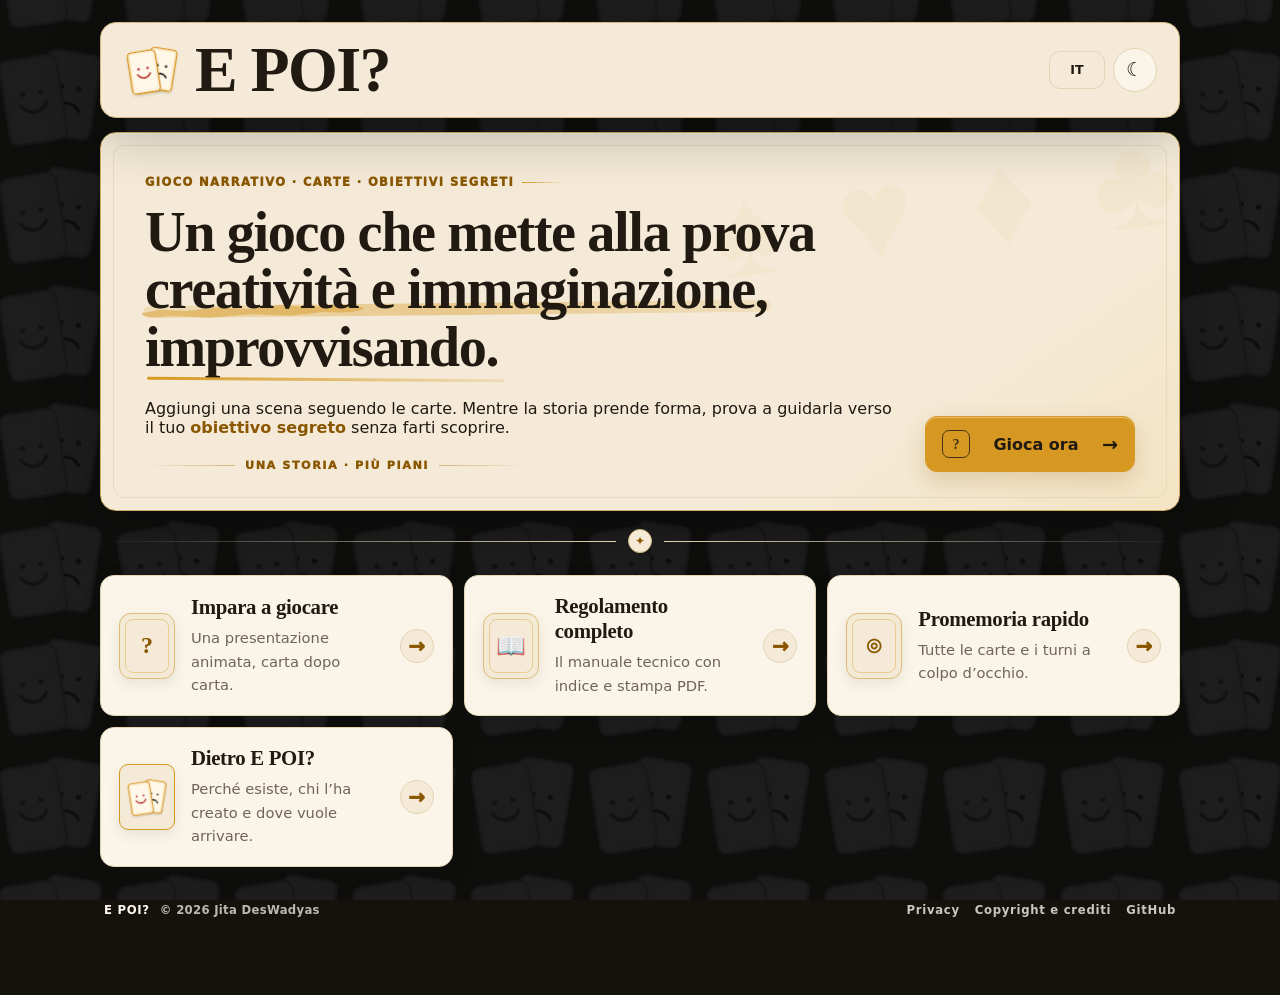
==== commit 146e07c9: "feat(learning): mount interactive tutorial and rulebook in app shell" ====
--- a/index.html
+++ b/index.html
@@ -35,6 +35,7 @@
   <link rel="stylesheet" href="virtual-cards.css?v=40">
   <link rel="stylesheet" href="release-polish.css?v=29">
   <link rel="stylesheet" href="locale.css?v=1">
+  <link rel="stylesheet" href="learning-experience.css?v=1">
 </head>
 <body>
   <div class="app-shell">
@@ -114,6 +115,7 @@
   <script src="locale-en-ui-game.js"></script>
   <script src="locale-en-ui-misc.js"></script>
   <script src="locale-runtime.js?v=1"></script>
+  <script src="learning-experience.js?v=1"></script>
   <script src="clean-init.js?v=23"></script>
   <script src="pwa-refresh.js?v=44"></script>
 </body>
--- a/locale.css
+++ b/locale.css
@@ -1,7 +1,5 @@
 /* Compact persistent language switch for the bar companion. */
-.epoi-lang-label{display:inline-flex;align-items:center;flex:0 0 auto}
-.epoi-lang-label>span{position:absolute;width:1px;height:1px;padding:0;overflow:hidden;clip:rect(0,0,0,0);white-space:nowrap}
-#epoiLanguage{appearance:none;-webkit-appearance:none;display:block;min-width:56px;min-height:38px;border:1px solid var(--line-soft,#8c806b);border-radius:11px;background:var(--panel,#fff9ee);color:var(--ink,#211a12);font:800 .79rem/1 system-ui,sans-serif;text-align:center;text-align-last:center;padding:8px 6px;cursor:pointer}
+#epoiLanguage{display:inline-flex;align-items:center;justify-content:center;flex:0 0 auto;min-width:56px;min-height:38px;border:1px solid var(--line-soft,#8c806b);border-radius:11px;background:var(--panel,#fff9ee);color:var(--ink,#211a12);font:800 .79rem/1 system-ui,sans-serif;text-align:center;padding:8px 6px;cursor:pointer}
 #epoiLanguage:focus-visible{outline:3px solid var(--amber,#e5ab35);outline-offset:2px}
 html[data-theme="dark"] #epoiLanguage{background:var(--panel,#232126);color:var(--ink,#fff9ee)}
 @media(max-width:400px){#epoiLanguage{min-width:46px;padding:6px 3px}.header-actions{gap:6px}}
--- a/learning-experience.css
+++ b/learning-experience.css
@@ -0,0 +1,316 @@
+/* E POI? / immersive teaching system — self-contained, PWA/offline friendly. */
+body.ep-learn-open { overflow: hidden !important; }
+.ep-learn-overlay { --ep-ink:#111723; --ep-muted:#8d97a8; --ep-cream:#fff9f0; --ep-peach:#ffb894; --ep-gold:#ffdb97; --ep-coral:#ff765e; position:fixed; inset:0; z-index:100000; display:grid; place-items:center; padding:clamp(0px,2vw,24px); background:rgba(5,9,16,.79); color:#f4f1eb; font-family:Inter,"Segoe UI",system-ui,sans-serif; -webkit-font-smoothing:antialiased; backdrop-filter:blur(18px); animation:ep-overlay-in .24s ease-out both; }
+.ep-learn-overlay *, .ep-learn-overlay *::before, .ep-learn-overlay *::after { box-sizing:border-box; }
+.ep-learn-overlay button { font:inherit; cursor:pointer; }
+.ep-learn-overlay button:focus-visible, .ep-learn-overlay a:focus-visible { outline:2px solid var(--ep-gold); outline-offset:4px; }
+.ep-learn-dialog { position:relative; width:min(100%,1450px); height:min(92dvh,920px); min-height:0; display:flex; flex-direction:column; overflow:hidden; isolation:isolate; border:1px solid rgba(255,255,255,.19); border-radius:24px; background:#121926; box-shadow:0 28px 110px #000a,0 0 0 1px #0006; }
+.ep-learn-dialog::before { content:""; position:absolute; z-index:-1; inset:0; background:radial-gradient(ellipse at 76% 37%,rgba(202,130,95,.12),transparent 43%),radial-gradient(ellipse at 7% 85%,rgba(48,70,98,.35),transparent 53%); pointer-events:none; }
+.ep-learn-header { position:relative; z-index:10; height:78px; min-height:78px; display:flex; align-items:center; justify-content:space-between; gap:16px; padding:14px clamp(18px,3vw,36px); border-bottom:1px solid rgba(255,255,255,.1); background:rgba(16,22,33,.88); }
+.ep-learn-brand { display:flex; align-items:baseline; gap:2px; white-space:nowrap; font-size:1.32rem; font-weight:900; letter-spacing:-.065em; }
+.ep-learn-brand>span { color:var(--ep-peach); }
+.ep-learn-brand small { font-size:.61rem; letter-spacing:.16em; font-weight:700; color:#aab4c2; margin-left:15px; }
+.ep-learn-tabs { display:flex; align-items:center; gap:3px; padding:5px; border:1px solid #ffffff16; border-radius:99px; background:#ffffff09; }
+.ep-learn-tabs button { border:0; background:transparent; color:#aab2c0; font-size:.83rem; font-weight:700; padding:10px clamp(10px,1.3vw,19px); border-radius:99px; white-space:nowrap; transition:background .2s,color .2s,box-shadow .2s; }
+.ep-learn-tabs button:hover { color:#fff; }
+.ep-learn-tabs button.active { background:#f8e8d3; color:#17202b; box-shadow:0 4px 15px #0003; }
+.ep-learn-close { display:grid; place-items:center; flex:none; width:39px; height:39px; border:1px solid #ffffff25; border-radius:50%; color:#e7e4df; background:#ffffff0b; font-size:1.7rem!important; line-height:1; transition:background .2s,transform .2s; }
+.ep-learn-close:hover { background:#ffffff28; transform:rotate(90deg); }
+.ep-learn-content { min-height:0; flex:1; overflow:auto; overscroll-behavior:contain; }
+.ep-deck { display:flex; flex-direction:column; min-height:100%; height:100%; padding:clamp(18px,3vw,42px) clamp(19px,4vw,62px) 23px; background:radial-gradient(ellipse at 71% 38%,#273347 0%,transparent 51%); }
+.ep-progress-top { display:flex; align-items:center; justify-content:space-between; gap:10px; font-size:.7rem; font-weight:800; letter-spacing:.18em; color:#f3b695; }
+.ep-slide-number { color:#ebedea; letter-spacing:.04em; font-family:ui-monospace,monospace; font-size:.86rem; }
+.ep-slide-number i { color:#626d7a; font-style:normal; padding:0 9px; }
+.ep-progress-line { width:100%; height:2px; margin:13px 0 18px; background:#ffffff16; border-radius:5px; overflow:hidden; }
+.ep-progress-line>span { display:block; height:100%; background:linear-gradient(90deg,#ee8f75,#f6dca4); border-radius:5px; transition:width .38s cubic-bezier(.2,.7,.2,1); }
+.ep-stage { display:grid; flex:1; grid-template-columns:minmax(0,1fr) minmax(0,1fr); min-height:0; align-items:center; gap:clamp(15px,5vw,85px); }
+.ep-stage-copy { position:relative; z-index:2; padding:16px 0; animation:ep-type-reveal .6s cubic-bezier(.16,1,.3,1) both; }
+.ep-serial { display:block; margin-bottom:clamp(14px,2.5vh,30px); color:#d4a78e; font-size:.65rem; font-weight:800; letter-spacing:.27em; }
+.ep-stage-copy h2 { margin:0; font-family:Georgia,"Times New Roman",serif; font-weight:700; font-size:clamp(2.4rem,5.2vw,5.5rem); line-height:.99; letter-spacing:-.067em; color:#faf5ec; text-wrap:balance; }
+.ep-stage-copy>p { margin:clamp(17px,2.7vh,28px) 0 0; max-width:520px; color:#bfc7d0; font-size:clamp(.94rem,1.36vw,1.13rem); line-height:1.68; }
+.ep-stage-art { position:relative; display:grid; place-items:center; min-width:0; min-height:290px; height:100%; max-height:570px; animation:ep-art-reveal .7s cubic-bezier(.16,1,.3,1) .06s both; }
+.ep-stage-art::before { content:""; position:absolute; width:min(99%,490px); aspect-ratio:1; border-radius:50%; background:radial-gradient(circle,#d48a6535,#d48a6500 69%); filter:blur(10px); }
+.ep-deck-bottom { display:grid; grid-template-columns:minmax(100px,1fr) auto minmax(130px,1fr); align-items:center; gap:14px; border-top:1px solid #ffffff12; padding-top:19px; }
+.ep-button { min-height:46px; display:inline-flex; align-items:center; justify-content:center; gap:13px; padding:12px 22px; border-radius:12px; border:1px solid transparent; text-decoration:none; font-size:.87rem!important; font-weight:800!important; transition:background .2s,border-color .2s,transform .2s,box-shadow .2s; }
+.ep-button:hover:not(:disabled) { transform:translateY(-2px); }
+.ep-button-primary { justify-self:end; color:#231b18!important; background:linear-gradient(120deg,#ffd2ab,#f7ac91)!important; border-color:#f5d4bc!important; box-shadow:0 12px 26px #f7ac9123; }
+.ep-button-primary:hover { box-shadow:0 16px 32px #f7ac914b; }
+.ep-button-ghost { justify-self:start; background:transparent!important; color:#f6f2e8!important; border-color:#ffffff20!important; }
+.ep-button-ghost:disabled { opacity:.24; cursor:default; }
+.ep-deck-dots { display:flex; align-items:center; justify-content:center; gap:5px; }
+.ep-deck-dots button { appearance:none; width:7px; height:7px; min-width:7px; border:0; border-radius:20px; background:#ffffff42; padding:0; transition:width .24s,background .24s; }
+.ep-deck-dots button.on { width:24px; background:var(--ep-peach); }
+.ep-deck-dots button:hover { background:#ffe7c6; }
+.ep-playing-card { --card-ink:#1f2630; position:relative; width:clamp(165px,19vw,275px); aspect-ratio:2.5 / 3.5; flex-shrink:0; padding:17px; border:1px solid #ffffffbc; border-radius:17px; background:linear-gradient(145deg,#fffbf3,#e8e1d5); color:#161c27; box-shadow:0 25px 65px #0008, inset 0 0 0 5px #fff9; transform:rotate(-4deg); }
+.ep-playing-card.red { color:#d85852; }
+.ep-playing-card.black { color:#202c3b; }
+.ep-pc-corner { position:absolute; display:flex; flex-direction:column; top:17px; left:18px; font-family:Georgia,serif; font-size:clamp(1.4rem,2vw,2.2rem); font-weight:900; line-height:1; text-align:center; }
+.ep-pc-corner i { font-style:normal; font-size:1.1em; line-height:1.2; }
+.ep-pc-corner.bottom { top:auto; left:auto; right:18px; bottom:17px; transform:rotate(180deg); }
+.ep-pc-center { position:absolute; inset:0; display:grid; place-items:center; font-family:Georgia,serif; font-size:clamp(5.3rem,11vw,9.6rem); line-height:1; text-shadow:0 5px 0 #0000000d; }
+.ep-cover-art { position:relative; width:100%; min-height:340px; height:100%; display:grid; place-items:center; }
+.ep-cover-orbit { position:absolute; width:min(78%,350px); aspect-ratio:1; border:1px solid #ffc8a832; border-radius:50%; }
+.ep-cover-orbit.orbit-two { width:min(98%,480px); border-style:dashed; transform:rotate(25deg); }
+.ep-cover-card { position:absolute; filter:drop-shadow(0 15px 22px #0005); }
+.ep-cover-card .ep-playing-card { width:clamp(160px,16vw,224px); }
+.ep-cover-card.one { transform:translate(-40%,6%) rotate(-15deg); }
+.ep-cover-card.two { transform:translate(47%,-8%) rotate(19deg); }
+.ep-cover-card.three { transform:translate(0%,13%) rotate(1deg); }
+.ep-cover-card.one .ep-playing-card,.ep-cover-card.two .ep-playing-card { filter:brightness(.86); }
+.ep-cover-card.three .ep-playing-card { box-shadow:0 27px 78px #000b; }
+.ep-cover-stamp { z-index:3; position:absolute; bottom:5%; right:3%; font-weight:900; letter-spacing:-.08em; font-size:clamp(1.7rem,3.4vw,3.2rem); transform:rotate(-9deg); text-shadow:0 3px 20px #000b; }
+.ep-cover-stamp span { color:#f6b19a; }
+.ep-story-sheet { position:relative; z-index:1; width:min(100%,440px); min-height:310px; padding:clamp(25px,4vw,44px); transform:rotate(3deg); border-radius:6px; color:#293039; background:linear-gradient(120deg,#fffbf4,#efe4d5); box-shadow:16px 21px 0 #d9b9a54d,0 30px 65px #0008; }
+.ep-story-sheet::before { content:""; position:absolute; left:30px; top:0; height:100%; border-left:1px solid #b2a5914a; }
+.ep-sheet-kicker { position:relative; z-index:1; font-size:.67rem; letter-spacing:.15em; font-weight:900; color:#ad6355; }
+.ep-story-sheet h3 { margin:30px 0 16px; font:700 clamp(2rem,3.4vw,3.4rem)/1 Georgia,serif; letter-spacing:-.05em; }
+.ep-story-sheet p { color:#5c626b; line-height:1.6; font-size:.96rem; }
+.ep-sheet-tags { display:flex; flex-wrap:wrap; gap:7px; margin-top:24px; }
+.ep-sheet-tags span { border:1px solid #a99f8c; padding:6px 8px; font-size:.6rem; font-weight:900; letter-spacing:.11em; }
+.ep-secret-stack { width:min(100%,390px); display:grid; gap:12px; transform:rotate(2deg); }
+.ep-secret-card { padding:17px 21px 20px; border:1px solid #ffdfb664; border-radius:12px; background:linear-gradient(120deg,#f5d8be,#ebaf8c); color:#241d1b; box-shadow:0 15px 34px #0003; }
+.ep-secret-card:nth-child(2) { transform:translateX(21px) rotate(-3deg); background:linear-gradient(120deg,#f4f0e7,#e9d8bd); }
+.ep-secret-card:nth-child(3) { transform:translateX(7px) rotate(2deg); }
+.ep-secret-card span { display:block; margin-bottom:10px; font:800 .65rem/1.2 system-ui; letter-spacing:.15em; }
+.ep-secret-card b { font:700 clamp(1.15rem,2vw,1.55rem)/1.1 Georgia,serif; }
+.ep-secret-stack>p { color:#aeb7c2; text-align:center; font-size:.81rem; margin:5px 0 0; }
+.ep-turn-steps { width:min(100%,440px); display:grid; gap:8px; }
+.ep-turn-steps>div { display:grid; grid-template-columns:50px 105px 1fr; align-items:center; min-height:78px; gap:13px; border:1px solid #ffffff20; border-radius:13px; padding:13px 17px; background:linear-gradient(90deg,#ffffff11,#ffffff04); }
+.ep-turn-steps span { color:#f2b19c; font:700 1.3rem Georgia,serif; }
+.ep-turn-steps strong { color:#fff3e9; font-size:.85rem; letter-spacing:.04em; }
+.ep-turn-steps small { color:#b5bbc7; font-size:.77rem; line-height:1.5; }
+.ep-card-display { position:relative; display:grid; place-items:center; width:100%; height:100%; min-height:310px; }
+.ep-card-halo { position:absolute; width:min(90%,440px); aspect-ratio:1; border-radius:50%; border:1px solid #ffc2a336; transform:rotate(-15deg); box-shadow:0 0 0 28px #ffffff06,0 0 0 62px #ffffff03; }
+.ep-card-display .ep-playing-card { animation:ep-card-float 5s ease-in-out infinite; }
+.ep-card-foot { position:absolute; bottom:2%; padding:10px 16px; color:#facdae; border:1px solid #eaa88840; background:#17212dcc; border-radius:9px; font-size:.7rem; font-weight:900; letter-spacing:.2em; }
+.ep-stage-examples { display:grid; gap:8px; margin-top:27px; }
+.ep-example { padding:13px 18px; border-left:2px solid #e5ae8a; border-radius:0 9px 9px 0; background:#ffffff09; }
+.ep-example span { display:block; margin-bottom:4px; color:#edb390; font-size:.62rem; font-weight:900; letter-spacing:.16em; }
+.ep-example p { margin:0; color:#e2e0de; font-size:.91rem; line-height:1.5; }
+.ep-colors-art { display:flex; align-items:center; gap:clamp(12px,2.5vw,35px); }
+.ep-colors-art>div { display:grid; gap:23px; justify-items:center; }
+.ep-colors-art .ep-playing-card { width:clamp(125px,13vw,195px); transform:rotate(-6deg); }
+.ep-colors-art>div:nth-child(2) .ep-playing-card { transform:rotate(7deg); }
+.ep-colors-art strong { color:#e9c29d; font-size:.7rem; letter-spacing:.08em; }
+.ep-stage-rule { margin-top:24px; border-left:2px solid #ffc49a; padding:8px 0 9px 17px; max-width:540px; background:linear-gradient(90deg,#e8ab8b0b,transparent); }
+.ep-stage-rule b { display:block; font-size:.65rem; letter-spacing:.17em; color:#f7c6a4; }
+.ep-stage-rule p { color:#c8cfd3; margin:7px 0 0; font-size:.89rem; line-height:1.6; }
+.ep-connect-art { position:relative; display:grid; width:min(100%,445px); gap:13px; }
+.ep-dialog-bubble { padding:16px 21px; border-radius:16px; font-size:clamp(.9rem,1.4vw,1rem); box-shadow:0 12px 35px #0003; }
+.ep-dialog-bubble.first { background:#f2e8dc; color:#2e2930; border-radius:16px 16px 16px 3px; }
+.ep-dialog-bubble.first small { display:block; color:#b36262; margin-bottom:5px; font-weight:900; }
+.ep-dialog-bubble.ask { width:fit-content; margin-left:auto; background:#e69c82; color:#271d1c; font-weight:900; border-radius:16px 16px 3px 16px; }
+.ep-dialog-bubble.answer { background:#344657; border:1px solid #f2cf9b7a; color:#f9f3e9; }
+.ep-dialog-bubble.answer span { display:block; padding-top:13px; margin-top:13px; border-top:1px solid #ffffff29; color:#f3bd91; font-size:.63rem; letter-spacing:.09em; font-weight:900; }
+.ep-ending-art { display:flex; align-items:center; gap:15px; }
+.ep-ending-art .ep-playing-card { width:clamp(115px,13vw,178px); transform:rotate(-8deg); }
+.ep-ending-arrow { color:#f5be9b; font-size:3rem; }
+.ep-final-note { width:min(210px,45%); padding:22px; background:#f4e6d0; border-radius:9px; color:#292633; transform:rotate(4deg); box-shadow:0 19px 40px #0006; }
+.ep-final-note small { display:block; font-size:.56rem; letter-spacing:.1em; font-weight:900; color:#ad5d50; }
+.ep-final-note b { display:block; margin:12px 0; font:700 clamp(1.1rem,2vw,1.5rem)/1.08 Georgia,serif; }
+.ep-final-note p { font-size:.76rem; line-height:1.5; }
+.ep-summary-art { display:grid; width:min(100%,420px); grid-template-columns:repeat(2,minmax(0,1fr)); gap:10px; }
+.ep-summary-art>div { display:flex; flex-direction:column; gap:6px; min-height:100px; justify-content:center; padding:15px; background:#ffffff0e; border:1px solid #ffffff24; border-radius:12px; color:#e6d6c2; font-weight:700; }
+.ep-summary-art>div strong { color:#f2bc9a; font:700 2.2rem/1 Georgia,serif; }
+.ep-summary-art>div:last-child { grid-column:1/-1; min-height:78px; flex-direction:row; align-items:center; justify-content:flex-start; gap:20px; }
+.ep-summary-art>div:last-child strong { font-size:1.65rem; letter-spacing:.05em; }
+.ep-manual { display:grid; grid-template-columns:245px minmax(0,1fr); min-height:100%; height:100%; background:#262f3b; }
+.ep-manual-index { min-height:0; padding:40px 22px 20px 25px; border-right:1px solid #ffffff1c; display:flex; flex-direction:column; gap:20px; background:#171e2a; }
+.ep-index-label { color:#f0bb94; font-size:.65rem; letter-spacing:.2em; font-weight:900; }
+.ep-manual-index nav { display:grid; gap:5px; align-content:start; }
+.ep-manual-index a { color:#c9d0d9; display:block; padding:11px 12px; font-size:.83rem; line-height:1.3; font-weight:650; border-radius:8px; text-decoration:none; transition:color .2s,background .2s; }
+.ep-manual-index a:hover,.ep-manual-index a:focus-visible { background:#ffffff13; color:#fff; }
+.ep-index-bottom { margin-top:auto; color:#697686; font-size:.7rem; line-height:1.6; }
+.ep-manual-scroll { overflow-y:auto; overflow-x:hidden; overscroll-behavior:contain; padding:35px clamp(20px,4.5vw,64px) 60px; scroll-behavior:smooth; }
+.ep-paper { max-width:860px; margin:0 auto; color:#222b35; background:#fffdfa; box-shadow:0 22px 55px #0005; border-radius:2px; overflow:hidden; font-family:Georgia,"Times New Roman",serif; }
+.ep-paper-cover { min-height:390px; padding:53px clamp(30px,6vw,75px) 43px; background:linear-gradient(125deg,#f9e9d2,#f3d7c0 80%,#f6e8d7); display:flex; flex-direction:column; }
+.ep-paper-supra { margin-bottom:auto; font-family:system-ui,sans-serif; font-size:1.25rem; font-weight:950; letter-spacing:-.08em; color:#27313c; }
+.ep-paper-supra span { color:#b97962; letter-spacing:0; font-size:.8rem; }
+.ep-paper-cover>p { color:#a05f51; letter-spacing:.19em; font-family:system-ui,sans-serif; font-weight:900; font-size:.68rem; }
+.ep-paper-cover h1 { margin:8px 0 30px; font:700 clamp(2.85rem,6vw,5.3rem)/.95 Georgia,serif; letter-spacing:-.055em; color:#232a33; }
+.ep-paper-meta { display:flex; gap:12px; justify-content:space-between; border-top:1px solid #a46b5855; padding-top:15px; font-family:system-ui,sans-serif; font-size:.61rem; letter-spacing:.12em; font-weight:850; }
+.ep-paper-body { padding:clamp(28px,5vw,70px) clamp(26px,5vw,72px) 40px; font-size:1rem; line-height:1.72; }
+.ep-doc-intro { margin:0 0 55px; max-width:590px; font-size:1.2rem; font-style:italic; line-height:1.55; color:#5f6470; }
+.ep-doc-section { margin:0 0 55px; scroll-margin-top:18px; }
+.ep-doc-section-title { display:flex; align-items:baseline; gap:16px; padding-bottom:10px; border-bottom:1px solid #d3c8b9; }
+.ep-doc-section-title span { font:800 .78rem system-ui,sans-serif; color:#be785f; }
+.ep-doc-section-title h2 { color:#212b36; margin:0; font:700 clamp(1.65rem,2.9vw,2.25rem)/1.14 Georgia,serif; letter-spacing:-.035em; }
+.ep-doc-section p { color:#3e4752; line-height:1.74; margin:17px 0; }
+.ep-doc-section strong { color:#242d36; }
+.ep-doc-section ol { padding-left:25px; color:#3e4752; }
+.ep-doc-section li { margin:12px 0; padding-left:4px; line-height:1.67; }
+.ep-doc-section li::marker { color:#bc735c; font-weight:800; }
+.ep-doc-note { margin:22px 0; padding:18px 22px; background:#f8f0e7; border-left:3px solid #bd755d; color:#45434a; line-height:1.66; font-size:.96rem; }
+.ep-doc-table-wrap { overflow-x:auto; margin:25px 0; }
+.ep-doc-table-wrap table { width:100%; border-collapse:collapse; min-width:540px; font-family:system-ui,sans-serif; font-size:.81rem; line-height:1.5; }
+.ep-doc-table-wrap th { background:#ede5da; color:#3b4250; text-align:left; font-size:.65rem; letter-spacing:.07em; padding:13px 11px; }
+.ep-doc-table-wrap td { padding:13px 11px; border-bottom:1px solid #ded9d0; color:#404952; vertical-align:top; }
+.ep-red { color:#bc4c4e!important; }
+.ep-doc-ranks { display:grid; grid-template-columns:repeat(4,minmax(0,1fr)); gap:8px; margin:24px 0; }
+.ep-doc-ranks>div { display:grid; gap:9px; justify-items:center; padding:17px 8px; background:#f7eee4; border:1px solid #e7d7c6; text-align:center; }
+.ep-doc-ranks b { font:700 2.4rem Georgia,serif; color:#b86451; }
+.ep-doc-ranks span { font:700 .7rem/1.3 system-ui,sans-serif; }
+.ep-doc-example { background:#f6f1ea; border:1px solid #e9ddd0; padding:15px 22px; margin:24px 0; }
+.ep-doc-example>strong { font:800 .7rem system-ui,sans-serif; letter-spacing:.12em; color:#b46752; }
+.ep-doc-example p { margin:8px 0 0; }
+.ep-doc-faq dt { color:#252b32; font-weight:700; margin:22px 0 5px; }
+.ep-doc-faq dd { margin:0 0 17px; color:#545963; line-height:1.65; }
+.ep-paper-end { border-top:1px solid #cfc5b6; padding:22px 0 0; display:flex; justify-content:space-between; align-items:baseline; font-size:.8rem; color:#5b6268; }
+.ep-paper-end b { font:900 1.15rem system-ui,sans-serif; letter-spacing:-.06em; color:#b96853; }
+.ep-quick { max-width:1110px; margin:0 auto; padding:clamp(24px,4vw,56px); }
+.ep-quick-head>span { font-size:.65rem; color:#e9b38b; letter-spacing:.17em; font-weight:900; }
+.ep-quick-head h2 { margin:12px 0; font:700 clamp(2.3rem,4.5vw,4.7rem)/1 Georgia,serif; letter-spacing:-.05em; }
+.ep-quick-head p { color:#b7becc; }
+.ep-quick-grid { display:grid; grid-template-columns:repeat(2,minmax(0,1fr)); gap:15px; margin:28px 0; }
+.ep-quick-grid section { padding:22px; border:1px solid #ffffff24; border-radius:13px; background:linear-gradient(150deg,#ffffff12,#ffffff06); }
+.ep-quick-grid h3 { color:#f3be9a; font-size:.7rem; margin:0 0 16px; letter-spacing:.15em; }
+.ep-quick-grid p { font-size:.94rem; line-height:1.65; color:#d7dde0; margin:0; }
+.ep-quick-grid small { color:#9daab9; line-height:1.5; }
+.ep-quick-sequence { font-size:.9rem; font-weight:700; margin-bottom:15px; line-height:1.9; }
+.ep-quick-sequence b { color:#ed9f85; margin:0 4px; }
+.ep-quick-rules { display:grid; gap:9px; }
+.ep-quick-rules>div { display:grid; grid-template-columns:32px 1fr auto; gap:10px; align-items:center; }
+.ep-quick-rules b { font-size:1.45rem; }
+.ep-quick-rules strong { font-size:.85rem; }
+.ep-quick-rules small { font-size:.74rem; }
+.ep-quick-ranks { display:flex; flex-wrap:wrap; gap:8px; }
+.ep-quick-ranks span { display:grid; place-items:center; gap:5px; padding:10px; min-width:70px; border:1px solid #ffffff26; border-radius:6px; font-size:.72rem; }
+.ep-quick-ranks b { font:700 1.8rem Georgia,serif; color:#ffd0a3; }
+.ep-quick-ranks+p { margin-top:18px!important; }
+.ep-quick-grid .ep-quick-highlight { border-color:#e9af9255; background:linear-gradient(145deg,#e6a17c25,#d4816814); }
+.ep-quick>button { display:flex; margin-left:auto; }
+.ep-home-quick .index { font-size:1.1rem; }
+@keyframes ep-overlay-in { from {opacity:0} to {opacity:1} }
+@keyframes ep-type-reveal { from { opacity:0; transform:translate3d(-25px,20px,0);filter:blur(9px) } to { opacity:1;transform:translateZ(0);filter:blur(0) } }
+@keyframes ep-art-reveal { from { opacity:0;transform:translate3d(28px,16px,0) scale(.94);filter:blur(6px) } to { opacity:1;transform:translateZ(0) scale(1);filter:blur(0) } }
+@keyframes ep-card-float { 0%,100% {transform:rotate(-4deg) translateY(0)} 50% {transform:rotate(-1deg) translateY(-9px)} }
+@media (max-width:980px) {
+  .ep-learn-dialog { height:100dvh; width:100%; border-radius:0; }
+  .ep-learn-overlay { padding:0; }
+  .ep-learn-header { min-height:65px; height:65px; }
+  .ep-learn-brand small { display:none; }
+  .ep-stage { gap:20px; }
+  .ep-stage-copy h2 { font-size:clamp(2.1rem,5.3vw,4rem); }
+  .ep-deck { padding:23px 25px 19px; }
+  .ep-manual { grid-template-columns:195px minmax(0,1fr); }
+  .ep-manual-index { padding:30px 12px; }
+}
+@media (max-width:680px) {
+  .ep-learn-header { gap:8px; padding:10px 13px; min-height:64px; height:64px; }
+  .ep-learn-brand { font-size:1.05rem; }
+  .ep-learn-tabs { flex:1; justify-content:center; min-width:0; }
+  .ep-learn-tabs button { flex:1; min-width:0; padding:9px 4px; font-size:.68rem; letter-spacing:-.02em; }
+  .ep-learn-close { width:32px; height:32px; font-size:1.4rem!important; }
+  .ep-deck { min-height:100%; height:auto; padding:20px 17px max(13px,env(safe-area-inset-bottom)); }
+  .ep-progress-line { margin:9px 0 4px; }
+  .ep-stage { display:flex; flex-direction:column; justify-content:flex-start; align-items:stretch; gap:0; min-height:0; flex:auto; }
+  .ep-stage-copy { padding:14px 0 0; }
+  .ep-serial { margin-bottom:13px; font-size:.58rem; }
+  .ep-stage-copy h2 { font-size:clamp(2.7rem,9.5vw,4.4rem); }
+  .ep-stage-copy>p { font-size:.9rem; line-height:1.55; margin-top:13px; }
+  .ep-stage-art { flex:1; height:auto; max-height:none; min-height:clamp(210px,33dvh,350px); margin:4px 0 10px; }
+  .ep-playing-card { width:clamp(143px,35vw,190px); padding:12px; }
+  .ep-pc-corner { top:12px;left:12px;font-size:1.5rem; }
+  .ep-pc-corner.bottom { bottom:12px;right:12px; }
+  .ep-pc-center { font-size:6.8rem; }
+  .ep-cover-art { min-height:225px; }
+  .ep-cover-card .ep-playing-card { width:clamp(120px,30vw,170px); }
+  .ep-cover-stamp { right:10%;bottom:0; }
+  .ep-story-sheet { width:min(94%,360px); min-height:210px; padding:22px 30px; }
+  .ep-story-sheet h3 { margin:15px 0; font-size:2rem; }
+  .ep-story-sheet p { font-size:.84rem; line-height:1.4; }
+  .ep-sheet-tags { margin-top:15px; }
+  .ep-secret-stack { gap:7px; }
+  .ep-secret-card { padding:9px 13px; }
+  .ep-secret-card b { font-size:1.05rem; }
+  .ep-secret-card span { margin-bottom:5px;font-size:.56rem; }
+  .ep-secret-stack>p { font-size:.7rem; }
+  .ep-turn-steps { gap:6px; }
+  .ep-turn-steps>div { min-height:53px; padding:9px 10px; grid-template-columns:30px 77px 1fr; gap:6px; }
+  .ep-turn-steps span { font-size:1.08rem; }
+  .ep-turn-steps strong { font-size:.75rem; }
+  .ep-turn-steps small { font-size:.68rem; }
+  .ep-stage-examples { margin-top:17px; }
+  .ep-example { padding:10px 12px; }
+  .ep-example p { font-size:.8rem;line-height:1.45; }
+  .ep-stage-rule { margin-top:16px; }
+  .ep-stage-rule p { font-size:.79rem; }
+  .ep-card-halo { width:min(82%,280px); }
+  .ep-card-foot { bottom:0;font-size:.6rem; }
+  .ep-colors-art .ep-playing-card { width:clamp(108px,26vw,150px); }
+  .ep-colors-art { gap:22px; }
+  .ep-colors-art strong { font-size:.58rem; }
+  .ep-dialog-bubble { padding:10px 14px; font-size:.81rem; }
+  .ep-dialog-bubble.answer span { font-size:.53rem; padding-top:7px;margin-top:7px; }
+  .ep-ending-art .ep-playing-card { width:118px; }
+  .ep-ending-arrow { font-size:1.7rem; }
+  .ep-final-note { padding:13px; width:46%; }
+  .ep-final-note b { font-size:1.1rem; }
+  .ep-summary-art { gap:6px; }
+  .ep-summary-art>div { min-height:70px;padding:11px;font-size:.76rem; }
+  .ep-summary-art>div strong { font-size:1.6rem; }
+  .ep-summary-art>div:last-child { min-height:50px; }
+  .ep-summary-art>div:last-child strong { font-size:1.15rem; }
+  .ep-deck-bottom { position:sticky; bottom:-1px; z-index:3; grid-template-columns:1fr 1fr; gap:7px; background:#121926f5; padding:12px 0 0; }
+  .ep-button { min-height:45px; padding:9px 13px; font-size:.8rem!important; }
+  .ep-deck-dots { grid-row:1; grid-column:1/-1; min-height:10px; gap:4px; padding-bottom:3px; }
+  .ep-deck-dots button { width:5px; height:5px; min-width:5px; }
+  .ep-deck-dots button.on { width:18px; }
+  .ep-deck-bottom .ep-button-ghost { grid-row:2; }
+  .ep-deck-bottom .ep-button-primary { grid-row:2;grid-column:2; }
+  .ep-manual { display:flex; flex-direction:column; height:100%; }
+  .ep-manual-index { flex:none; padding:9px 14px; gap:5px; border-right:0; border-bottom:1px solid #ffffff1f; }
+  .ep-index-label,.ep-index-bottom { display:none; }
+  .ep-manual-index nav { display:flex; overflow-x:auto; padding:2px 0 5px; gap:4px; scrollbar-width:thin; }
+  .ep-manual-index a { flex:none; white-space:nowrap; padding:7px 9px; font-size:.71rem; }
+  .ep-manual-scroll { flex:1; min-height:0; padding:12px 12px 30px; }
+  .ep-paper-cover { min-height:285px; padding:32px 27px; }
+  .ep-paper-cover h1 { font-size:3.1rem; }
+  .ep-paper-body { padding:28px 22px; }
+  .ep-doc-intro { margin-bottom:35px; font-size:1.03rem; }
+  .ep-doc-section { margin-bottom:35px; }
+  .ep-doc-ranks { grid-template-columns:repeat(2,minmax(0,1fr)); }
+  .ep-quick { padding:23px 16px; }
+  .ep-quick-grid { grid-template-columns:1fr; }
+  .ep-quick-head h2 { font-size:2.8rem; }
+}
+@media (max-height:670px) and (min-width:681px) {
+  .ep-learn-dialog { height:98dvh; }
+  .ep-learn-header { height:58px;min-height:58px; }
+  .ep-deck { padding-top:15px;padding-bottom:9px; }
+  .ep-progress-line { margin:5px 0; }
+  .ep-stage-copy h2 { font-size:clamp(2rem,4vw,3.7rem); }
+  .ep-stage-copy>p { margin-top:10px; }
+  .ep-stage-examples { margin-top:13px; }
+  .ep-stage-art { min-height:205px; }
+  .ep-card-display .ep-playing-card { width:165px; }
+}
+@media (prefers-reduced-motion:reduce) {
+  .ep-learn-overlay,.ep-stage-copy,.ep-stage-art,.ep-card-display .ep-playing-card { animation:none!important; }
+  .ep-learn-overlay * { scroll-behavior:auto!important;transition:none!important; }
+}
+@media print {
+  @page {size:A4; margin:14mm;}
+  html,body { margin:0!important; padding:0!important; overflow:visible!important; background:white!important; }
+  body > :not(.ep-learn-overlay) { display:none!important; }
+  .ep-learn-overlay { position:static!important; display:block!important; padding:0!important; background:white!important; color:#222!important; backdrop-filter:none!important; animation:none!important; }
+  .ep-learn-dialog { position:static!important; width:auto!important; height:auto!important; max-height:none!important; min-height:0!important; display:block!important; overflow:visible!important; border:0!important; box-shadow:none!important; background:white!important; }
+  .ep-learn-dialog::before,.ep-learn-header,.ep-manual-index { display:none!important; }
+  .ep-learn-content,.ep-manual,.ep-manual-scroll { display:block!important; position:static!important; height:auto!important; min-height:0!important; max-height:none!important; overflow:visible!important; padding:0!important; background:white!important; }
+  .ep-paper { max-width:none!important; width:100%!important; box-shadow:none!important; }
+  .ep-paper-cover { min-height:220mm!important; break-after:page; -webkit-print-color-adjust:exact;print-color-adjust:exact; }
+  .ep-paper-body { padding:0!important; }
+  .ep-doc-section { break-inside:avoid-page; }
+  .ep-doc-section-title { break-after:avoid-page; }
+  .ep-doc-table-wrap { overflow:visible!important; }
+  .ep-doc-table-wrap table { min-width:0!important; }
+  .ep-doc-table-wrap tr { break-inside:avoid; }
+  .ep-paper-end { break-inside:avoid; }
+}
+
+.ep-learn-tools { display:flex; align-items:center; gap:10px; }
+.ep-learn-print { display:block; background:#e6ac8c13; border:1px solid #f9c6a64d; color:#f7c49f; border-radius:10px; padding:10px 12px; font-size:.68rem!important; font-weight:900!important; white-space:nowrap; letter-spacing:.055em; }
+.ep-learn-print:hover { background:#edb59831; }
+.ep-learn-overlay:not([data-mode="manual"]) .ep-learn-print { display:none; }
+@media(max-width:680px) { .ep-learn-tools{gap:5px;} .ep-learn-print{font-size:.55rem!important;padding:9px 6px;letter-spacing:0;} }
+@media print { .ep-learn-tools { display:none!important; } }
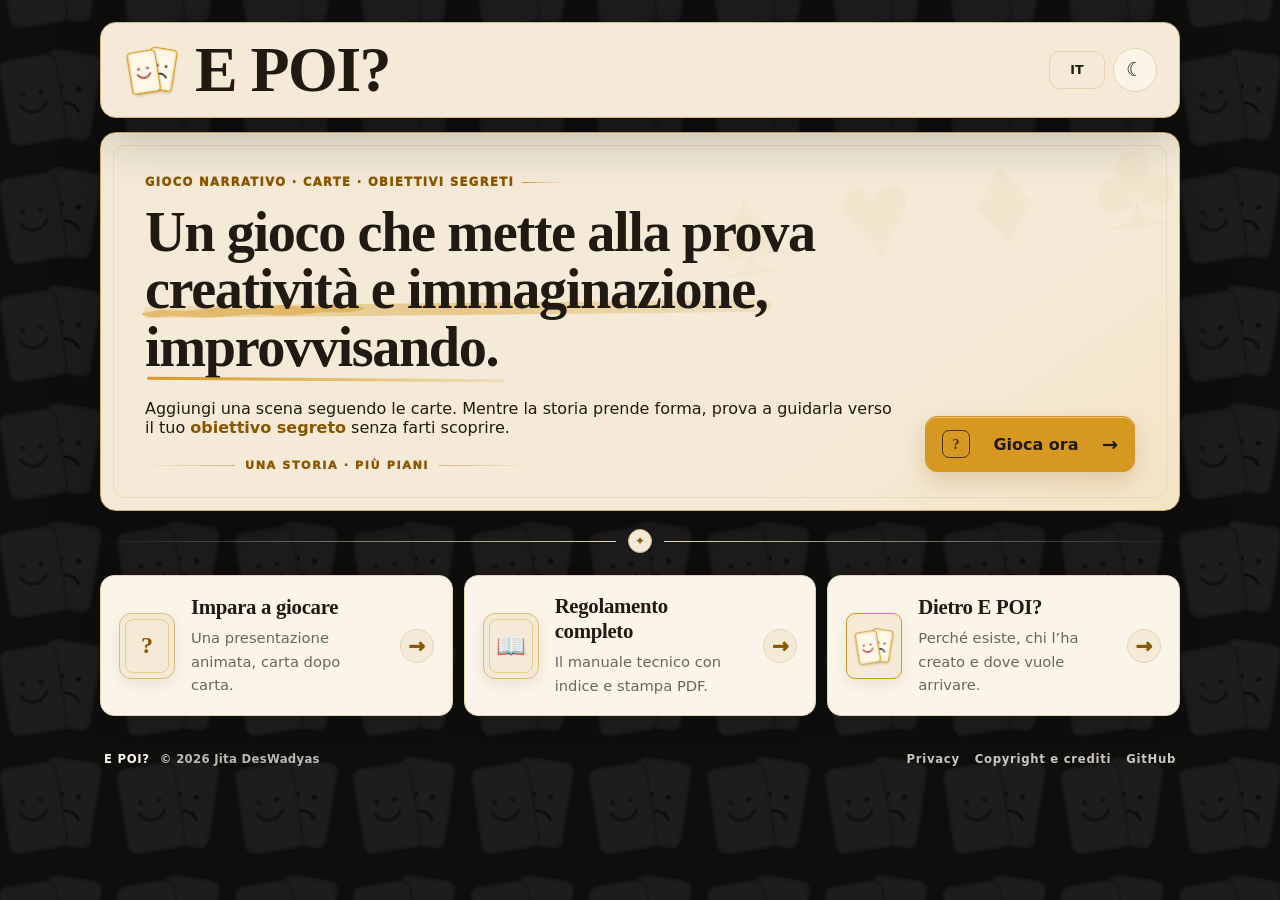
==== commit 62cd0a4a: "fix(cache): version 2 of restyled learning screens" ====
--- a/index.html
+++ b/index.html
@@ -35,7 +35,7 @@
   <link rel="stylesheet" href="virtual-cards.css?v=40">
   <link rel="stylesheet" href="release-polish.css?v=29">
   <link rel="stylesheet" href="locale.css?v=1">
-  <link rel="stylesheet" href="learning-experience.css?v=1">
+  <link rel="stylesheet" href="learning-experience.css?v=2">
 </head>
 <body>
   <div class="app-shell">
@@ -115,7 +115,7 @@
   <script src="locale-en-ui-game.js"></script>
   <script src="locale-en-ui-misc.js"></script>
   <script src="locale-runtime.js?v=1"></script>
-  <script src="learning-experience.js?v=1"></script>
+  <script src="learning-experience.js?v=2"></script>
   <script src="clean-init.js?v=23"></script>
   <script src="pwa-refresh.js?v=44"></script>
 </body>
--- a/learning-experience.css
+++ b/learning-experience.css
@@ -1,316 +1,296 @@
-/* E POI? / immersive teaching system — self-contained, PWA/offline friendly. */
-body.ep-learn-open { overflow: hidden !important; }
-.ep-learn-overlay { --ep-ink:#111723; --ep-muted:#8d97a8; --ep-cream:#fff9f0; --ep-peach:#ffb894; --ep-gold:#ffdb97; --ep-coral:#ff765e; position:fixed; inset:0; z-index:100000; display:grid; place-items:center; padding:clamp(0px,2vw,24px); background:rgba(5,9,16,.79); color:#f4f1eb; font-family:Inter,"Segoe UI",system-ui,sans-serif; -webkit-font-smoothing:antialiased; backdrop-filter:blur(18px); animation:ep-overlay-in .24s ease-out both; }
-.ep-learn-overlay *, .ep-learn-overlay *::before, .ep-learn-overlay *::after { box-sizing:border-box; }
-.ep-learn-overlay button { font:inherit; cursor:pointer; }
-.ep-learn-overlay button:focus-visible, .ep-learn-overlay a:focus-visible { outline:2px solid var(--ep-gold); outline-offset:4px; }
-.ep-learn-dialog { position:relative; width:min(100%,1450px); height:min(92dvh,920px); min-height:0; display:flex; flex-direction:column; overflow:hidden; isolation:isolate; border:1px solid rgba(255,255,255,.19); border-radius:24px; background:#121926; box-shadow:0 28px 110px #000a,0 0 0 1px #0006; }
-.ep-learn-dialog::before { content:""; position:absolute; z-index:-1; inset:0; background:radial-gradient(ellipse at 76% 37%,rgba(202,130,95,.12),transparent 43%),radial-gradient(ellipse at 7% 85%,rgba(48,70,98,.35),transparent 53%); pointer-events:none; }
-.ep-learn-header { position:relative; z-index:10; height:78px; min-height:78px; display:flex; align-items:center; justify-content:space-between; gap:16px; padding:14px clamp(18px,3vw,36px); border-bottom:1px solid rgba(255,255,255,.1); background:rgba(16,22,33,.88); }
-.ep-learn-brand { display:flex; align-items:baseline; gap:2px; white-space:nowrap; font-size:1.32rem; font-weight:900; letter-spacing:-.065em; }
-.ep-learn-brand>span { color:var(--ep-peach); }
-.ep-learn-brand small { font-size:.61rem; letter-spacing:.16em; font-weight:700; color:#aab4c2; margin-left:15px; }
-.ep-learn-tabs { display:flex; align-items:center; gap:3px; padding:5px; border:1px solid #ffffff16; border-radius:99px; background:#ffffff09; }
-.ep-learn-tabs button { border:0; background:transparent; color:#aab2c0; font-size:.83rem; font-weight:700; padding:10px clamp(10px,1.3vw,19px); border-radius:99px; white-space:nowrap; transition:background .2s,color .2s,box-shadow .2s; }
-.ep-learn-tabs button:hover { color:#fff; }
-.ep-learn-tabs button.active { background:#f8e8d3; color:#17202b; box-shadow:0 4px 15px #0003; }
-.ep-learn-close { display:grid; place-items:center; flex:none; width:39px; height:39px; border:1px solid #ffffff25; border-radius:50%; color:#e7e4df; background:#ffffff0b; font-size:1.7rem!important; line-height:1; transition:background .2s,transform .2s; }
-.ep-learn-close:hover { background:#ffffff28; transform:rotate(90deg); }
-.ep-learn-content { min-height:0; flex:1; overflow:auto; overscroll-behavior:contain; }
-.ep-deck { display:flex; flex-direction:column; min-height:100%; height:100%; padding:clamp(18px,3vw,42px) clamp(19px,4vw,62px) 23px; background:radial-gradient(ellipse at 71% 38%,#273347 0%,transparent 51%); }
-.ep-progress-top { display:flex; align-items:center; justify-content:space-between; gap:10px; font-size:.7rem; font-weight:800; letter-spacing:.18em; color:#f3b695; }
-.ep-slide-number { color:#ebedea; letter-spacing:.04em; font-family:ui-monospace,monospace; font-size:.86rem; }
-.ep-slide-number i { color:#626d7a; font-style:normal; padding:0 9px; }
-.ep-progress-line { width:100%; height:2px; margin:13px 0 18px; background:#ffffff16; border-radius:5px; overflow:hidden; }
-.ep-progress-line>span { display:block; height:100%; background:linear-gradient(90deg,#ee8f75,#f6dca4); border-radius:5px; transition:width .38s cubic-bezier(.2,.7,.2,1); }
-.ep-stage { display:grid; flex:1; grid-template-columns:minmax(0,1fr) minmax(0,1fr); min-height:0; align-items:center; gap:clamp(15px,5vw,85px); }
-.ep-stage-copy { position:relative; z-index:2; padding:16px 0; animation:ep-type-reveal .6s cubic-bezier(.16,1,.3,1) both; }
-.ep-serial { display:block; margin-bottom:clamp(14px,2.5vh,30px); color:#d4a78e; font-size:.65rem; font-weight:800; letter-spacing:.27em; }
-.ep-stage-copy h2 { margin:0; font-family:Georgia,"Times New Roman",serif; font-weight:700; font-size:clamp(2.4rem,5.2vw,5.5rem); line-height:.99; letter-spacing:-.067em; color:#faf5ec; text-wrap:balance; }
-.ep-stage-copy>p { margin:clamp(17px,2.7vh,28px) 0 0; max-width:520px; color:#bfc7d0; font-size:clamp(.94rem,1.36vw,1.13rem); line-height:1.68; }
-.ep-stage-art { position:relative; display:grid; place-items:center; min-width:0; min-height:290px; height:100%; max-height:570px; animation:ep-art-reveal .7s cubic-bezier(.16,1,.3,1) .06s both; }
-.ep-stage-art::before { content:""; position:absolute; width:min(99%,490px); aspect-ratio:1; border-radius:50%; background:radial-gradient(circle,#d48a6535,#d48a6500 69%); filter:blur(10px); }
-.ep-deck-bottom { display:grid; grid-template-columns:minmax(100px,1fr) auto minmax(130px,1fr); align-items:center; gap:14px; border-top:1px solid #ffffff12; padding-top:19px; }
-.ep-button { min-height:46px; display:inline-flex; align-items:center; justify-content:center; gap:13px; padding:12px 22px; border-radius:12px; border:1px solid transparent; text-decoration:none; font-size:.87rem!important; font-weight:800!important; transition:background .2s,border-color .2s,transform .2s,box-shadow .2s; }
-.ep-button:hover:not(:disabled) { transform:translateY(-2px); }
-.ep-button-primary { justify-self:end; color:#231b18!important; background:linear-gradient(120deg,#ffd2ab,#f7ac91)!important; border-color:#f5d4bc!important; box-shadow:0 12px 26px #f7ac9123; }
-.ep-button-primary:hover { box-shadow:0 16px 32px #f7ac914b; }
-.ep-button-ghost { justify-self:start; background:transparent!important; color:#f6f2e8!important; border-color:#ffffff20!important; }
-.ep-button-ghost:disabled { opacity:.24; cursor:default; }
-.ep-deck-dots { display:flex; align-items:center; justify-content:center; gap:5px; }
-.ep-deck-dots button { appearance:none; width:7px; height:7px; min-width:7px; border:0; border-radius:20px; background:#ffffff42; padding:0; transition:width .24s,background .24s; }
-.ep-deck-dots button.on { width:24px; background:var(--ep-peach); }
-.ep-deck-dots button:hover { background:#ffe7c6; }
-.ep-playing-card { --card-ink:#1f2630; position:relative; width:clamp(165px,19vw,275px); aspect-ratio:2.5 / 3.5; flex-shrink:0; padding:17px; border:1px solid #ffffffbc; border-radius:17px; background:linear-gradient(145deg,#fffbf3,#e8e1d5); color:#161c27; box-shadow:0 25px 65px #0008, inset 0 0 0 5px #fff9; transform:rotate(-4deg); }
-.ep-playing-card.red { color:#d85852; }
-.ep-playing-card.black { color:#202c3b; }
-.ep-pc-corner { position:absolute; display:flex; flex-direction:column; top:17px; left:18px; font-family:Georgia,serif; font-size:clamp(1.4rem,2vw,2.2rem); font-weight:900; line-height:1; text-align:center; }
-.ep-pc-corner i { font-style:normal; font-size:1.1em; line-height:1.2; }
-.ep-pc-corner.bottom { top:auto; left:auto; right:18px; bottom:17px; transform:rotate(180deg); }
-.ep-pc-center { position:absolute; inset:0; display:grid; place-items:center; font-family:Georgia,serif; font-size:clamp(5.3rem,11vw,9.6rem); line-height:1; text-shadow:0 5px 0 #0000000d; }
-.ep-cover-art { position:relative; width:100%; min-height:340px; height:100%; display:grid; place-items:center; }
-.ep-cover-orbit { position:absolute; width:min(78%,350px); aspect-ratio:1; border:1px solid #ffc8a832; border-radius:50%; }
-.ep-cover-orbit.orbit-two { width:min(98%,480px); border-style:dashed; transform:rotate(25deg); }
-.ep-cover-card { position:absolute; filter:drop-shadow(0 15px 22px #0005); }
-.ep-cover-card .ep-playing-card { width:clamp(160px,16vw,224px); }
-.ep-cover-card.one { transform:translate(-40%,6%) rotate(-15deg); }
-.ep-cover-card.two { transform:translate(47%,-8%) rotate(19deg); }
-.ep-cover-card.three { transform:translate(0%,13%) rotate(1deg); }
-.ep-cover-card.one .ep-playing-card,.ep-cover-card.two .ep-playing-card { filter:brightness(.86); }
-.ep-cover-card.three .ep-playing-card { box-shadow:0 27px 78px #000b; }
-.ep-cover-stamp { z-index:3; position:absolute; bottom:5%; right:3%; font-weight:900; letter-spacing:-.08em; font-size:clamp(1.7rem,3.4vw,3.2rem); transform:rotate(-9deg); text-shadow:0 3px 20px #000b; }
-.ep-cover-stamp span { color:#f6b19a; }
-.ep-story-sheet { position:relative; z-index:1; width:min(100%,440px); min-height:310px; padding:clamp(25px,4vw,44px); transform:rotate(3deg); border-radius:6px; color:#293039; background:linear-gradient(120deg,#fffbf4,#efe4d5); box-shadow:16px 21px 0 #d9b9a54d,0 30px 65px #0008; }
-.ep-story-sheet::before { content:""; position:absolute; left:30px; top:0; height:100%; border-left:1px solid #b2a5914a; }
-.ep-sheet-kicker { position:relative; z-index:1; font-size:.67rem; letter-spacing:.15em; font-weight:900; color:#ad6355; }
-.ep-story-sheet h3 { margin:30px 0 16px; font:700 clamp(2rem,3.4vw,3.4rem)/1 Georgia,serif; letter-spacing:-.05em; }
-.ep-story-sheet p { color:#5c626b; line-height:1.6; font-size:.96rem; }
-.ep-sheet-tags { display:flex; flex-wrap:wrap; gap:7px; margin-top:24px; }
-.ep-sheet-tags span { border:1px solid #a99f8c; padding:6px 8px; font-size:.6rem; font-weight:900; letter-spacing:.11em; }
-.ep-secret-stack { width:min(100%,390px); display:grid; gap:12px; transform:rotate(2deg); }
-.ep-secret-card { padding:17px 21px 20px; border:1px solid #ffdfb664; border-radius:12px; background:linear-gradient(120deg,#f5d8be,#ebaf8c); color:#241d1b; box-shadow:0 15px 34px #0003; }
-.ep-secret-card:nth-child(2) { transform:translateX(21px) rotate(-3deg); background:linear-gradient(120deg,#f4f0e7,#e9d8bd); }
-.ep-secret-card:nth-child(3) { transform:translateX(7px) rotate(2deg); }
-.ep-secret-card span { display:block; margin-bottom:10px; font:800 .65rem/1.2 system-ui; letter-spacing:.15em; }
-.ep-secret-card b { font:700 clamp(1.15rem,2vw,1.55rem)/1.1 Georgia,serif; }
-.ep-secret-stack>p { color:#aeb7c2; text-align:center; font-size:.81rem; margin:5px 0 0; }
-.ep-turn-steps { width:min(100%,440px); display:grid; gap:8px; }
-.ep-turn-steps>div { display:grid; grid-template-columns:50px 105px 1fr; align-items:center; min-height:78px; gap:13px; border:1px solid #ffffff20; border-radius:13px; padding:13px 17px; background:linear-gradient(90deg,#ffffff11,#ffffff04); }
-.ep-turn-steps span { color:#f2b19c; font:700 1.3rem Georgia,serif; }
-.ep-turn-steps strong { color:#fff3e9; font-size:.85rem; letter-spacing:.04em; }
-.ep-turn-steps small { color:#b5bbc7; font-size:.77rem; line-height:1.5; }
-.ep-card-display { position:relative; display:grid; place-items:center; width:100%; height:100%; min-height:310px; }
-.ep-card-halo { position:absolute; width:min(90%,440px); aspect-ratio:1; border-radius:50%; border:1px solid #ffc2a336; transform:rotate(-15deg); box-shadow:0 0 0 28px #ffffff06,0 0 0 62px #ffffff03; }
-.ep-card-display .ep-playing-card { animation:ep-card-float 5s ease-in-out infinite; }
-.ep-card-foot { position:absolute; bottom:2%; padding:10px 16px; color:#facdae; border:1px solid #eaa88840; background:#17212dcc; border-radius:9px; font-size:.7rem; font-weight:900; letter-spacing:.2em; }
-.ep-stage-examples { display:grid; gap:8px; margin-top:27px; }
-.ep-example { padding:13px 18px; border-left:2px solid #e5ae8a; border-radius:0 9px 9px 0; background:#ffffff09; }
-.ep-example span { display:block; margin-bottom:4px; color:#edb390; font-size:.62rem; font-weight:900; letter-spacing:.16em; }
-.ep-example p { margin:0; color:#e2e0de; font-size:.91rem; line-height:1.5; }
-.ep-colors-art { display:flex; align-items:center; gap:clamp(12px,2.5vw,35px); }
-.ep-colors-art>div { display:grid; gap:23px; justify-items:center; }
-.ep-colors-art .ep-playing-card { width:clamp(125px,13vw,195px); transform:rotate(-6deg); }
-.ep-colors-art>div:nth-child(2) .ep-playing-card { transform:rotate(7deg); }
-.ep-colors-art strong { color:#e9c29d; font-size:.7rem; letter-spacing:.08em; }
-.ep-stage-rule { margin-top:24px; border-left:2px solid #ffc49a; padding:8px 0 9px 17px; max-width:540px; background:linear-gradient(90deg,#e8ab8b0b,transparent); }
-.ep-stage-rule b { display:block; font-size:.65rem; letter-spacing:.17em; color:#f7c6a4; }
-.ep-stage-rule p { color:#c8cfd3; margin:7px 0 0; font-size:.89rem; line-height:1.6; }
-.ep-connect-art { position:relative; display:grid; width:min(100%,445px); gap:13px; }
-.ep-dialog-bubble { padding:16px 21px; border-radius:16px; font-size:clamp(.9rem,1.4vw,1rem); box-shadow:0 12px 35px #0003; }
-.ep-dialog-bubble.first { background:#f2e8dc; color:#2e2930; border-radius:16px 16px 16px 3px; }
-.ep-dialog-bubble.first small { display:block; color:#b36262; margin-bottom:5px; font-weight:900; }
-.ep-dialog-bubble.ask { width:fit-content; margin-left:auto; background:#e69c82; color:#271d1c; font-weight:900; border-radius:16px 16px 3px 16px; }
-.ep-dialog-bubble.answer { background:#344657; border:1px solid #f2cf9b7a; color:#f9f3e9; }
-.ep-dialog-bubble.answer span { display:block; padding-top:13px; margin-top:13px; border-top:1px solid #ffffff29; color:#f3bd91; font-size:.63rem; letter-spacing:.09em; font-weight:900; }
-.ep-ending-art { display:flex; align-items:center; gap:15px; }
-.ep-ending-art .ep-playing-card { width:clamp(115px,13vw,178px); transform:rotate(-8deg); }
-.ep-ending-arrow { color:#f5be9b; font-size:3rem; }
-.ep-final-note { width:min(210px,45%); padding:22px; background:#f4e6d0; border-radius:9px; color:#292633; transform:rotate(4deg); box-shadow:0 19px 40px #0006; }
-.ep-final-note small { display:block; font-size:.56rem; letter-spacing:.1em; font-weight:900; color:#ad5d50; }
-.ep-final-note b { display:block; margin:12px 0; font:700 clamp(1.1rem,2vw,1.5rem)/1.08 Georgia,serif; }
-.ep-final-note p { font-size:.76rem; line-height:1.5; }
-.ep-summary-art { display:grid; width:min(100%,420px); grid-template-columns:repeat(2,minmax(0,1fr)); gap:10px; }
-.ep-summary-art>div { display:flex; flex-direction:column; gap:6px; min-height:100px; justify-content:center; padding:15px; background:#ffffff0e; border:1px solid #ffffff24; border-radius:12px; color:#e6d6c2; font-weight:700; }
-.ep-summary-art>div strong { color:#f2bc9a; font:700 2.2rem/1 Georgia,serif; }
-.ep-summary-art>div:last-child { grid-column:1/-1; min-height:78px; flex-direction:row; align-items:center; justify-content:flex-start; gap:20px; }
-.ep-summary-art>div:last-child strong { font-size:1.65rem; letter-spacing:.05em; }
-.ep-manual { display:grid; grid-template-columns:245px minmax(0,1fr); min-height:100%; height:100%; background:#262f3b; }
-.ep-manual-index { min-height:0; padding:40px 22px 20px 25px; border-right:1px solid #ffffff1c; display:flex; flex-direction:column; gap:20px; background:#171e2a; }
-.ep-index-label { color:#f0bb94; font-size:.65rem; letter-spacing:.2em; font-weight:900; }
-.ep-manual-index nav { display:grid; gap:5px; align-content:start; }
-.ep-manual-index a { color:#c9d0d9; display:block; padding:11px 12px; font-size:.83rem; line-height:1.3; font-weight:650; border-radius:8px; text-decoration:none; transition:color .2s,background .2s; }
-.ep-manual-index a:hover,.ep-manual-index a:focus-visible { background:#ffffff13; color:#fff; }
-.ep-index-bottom { margin-top:auto; color:#697686; font-size:.7rem; line-height:1.6; }
-.ep-manual-scroll { overflow-y:auto; overflow-x:hidden; overscroll-behavior:contain; padding:35px clamp(20px,4.5vw,64px) 60px; scroll-behavior:smooth; }
-.ep-paper { max-width:860px; margin:0 auto; color:#222b35; background:#fffdfa; box-shadow:0 22px 55px #0005; border-radius:2px; overflow:hidden; font-family:Georgia,"Times New Roman",serif; }
-.ep-paper-cover { min-height:390px; padding:53px clamp(30px,6vw,75px) 43px; background:linear-gradient(125deg,#f9e9d2,#f3d7c0 80%,#f6e8d7); display:flex; flex-direction:column; }
-.ep-paper-supra { margin-bottom:auto; font-family:system-ui,sans-serif; font-size:1.25rem; font-weight:950; letter-spacing:-.08em; color:#27313c; }
-.ep-paper-supra span { color:#b97962; letter-spacing:0; font-size:.8rem; }
-.ep-paper-cover>p { color:#a05f51; letter-spacing:.19em; font-family:system-ui,sans-serif; font-weight:900; font-size:.68rem; }
-.ep-paper-cover h1 { margin:8px 0 30px; font:700 clamp(2.85rem,6vw,5.3rem)/.95 Georgia,serif; letter-spacing:-.055em; color:#232a33; }
-.ep-paper-meta { display:flex; gap:12px; justify-content:space-between; border-top:1px solid #a46b5855; padding-top:15px; font-family:system-ui,sans-serif; font-size:.61rem; letter-spacing:.12em; font-weight:850; }
-.ep-paper-body { padding:clamp(28px,5vw,70px) clamp(26px,5vw,72px) 40px; font-size:1rem; line-height:1.72; }
-.ep-doc-intro { margin:0 0 55px; max-width:590px; font-size:1.2rem; font-style:italic; line-height:1.55; color:#5f6470; }
-.ep-doc-section { margin:0 0 55px; scroll-margin-top:18px; }
-.ep-doc-section-title { display:flex; align-items:baseline; gap:16px; padding-bottom:10px; border-bottom:1px solid #d3c8b9; }
-.ep-doc-section-title span { font:800 .78rem system-ui,sans-serif; color:#be785f; }
-.ep-doc-section-title h2 { color:#212b36; margin:0; font:700 clamp(1.65rem,2.9vw,2.25rem)/1.14 Georgia,serif; letter-spacing:-.035em; }
-.ep-doc-section p { color:#3e4752; line-height:1.74; margin:17px 0; }
-.ep-doc-section strong { color:#242d36; }
-.ep-doc-section ol { padding-left:25px; color:#3e4752; }
-.ep-doc-section li { margin:12px 0; padding-left:4px; line-height:1.67; }
-.ep-doc-section li::marker { color:#bc735c; font-weight:800; }
-.ep-doc-note { margin:22px 0; padding:18px 22px; background:#f8f0e7; border-left:3px solid #bd755d; color:#45434a; line-height:1.66; font-size:.96rem; }
-.ep-doc-table-wrap { overflow-x:auto; margin:25px 0; }
-.ep-doc-table-wrap table { width:100%; border-collapse:collapse; min-width:540px; font-family:system-ui,sans-serif; font-size:.81rem; line-height:1.5; }
-.ep-doc-table-wrap th { background:#ede5da; color:#3b4250; text-align:left; font-size:.65rem; letter-spacing:.07em; padding:13px 11px; }
-.ep-doc-table-wrap td { padding:13px 11px; border-bottom:1px solid #ded9d0; color:#404952; vertical-align:top; }
-.ep-red { color:#bc4c4e!important; }
-.ep-doc-ranks { display:grid; grid-template-columns:repeat(4,minmax(0,1fr)); gap:8px; margin:24px 0; }
-.ep-doc-ranks>div { display:grid; gap:9px; justify-items:center; padding:17px 8px; background:#f7eee4; border:1px solid #e7d7c6; text-align:center; }
-.ep-doc-ranks b { font:700 2.4rem Georgia,serif; color:#b86451; }
-.ep-doc-ranks span { font:700 .7rem/1.3 system-ui,sans-serif; }
-.ep-doc-example { background:#f6f1ea; border:1px solid #e9ddd0; padding:15px 22px; margin:24px 0; }
-.ep-doc-example>strong { font:800 .7rem system-ui,sans-serif; letter-spacing:.12em; color:#b46752; }
-.ep-doc-example p { margin:8px 0 0; }
-.ep-doc-faq dt { color:#252b32; font-weight:700; margin:22px 0 5px; }
-.ep-doc-faq dd { margin:0 0 17px; color:#545963; line-height:1.65; }
-.ep-paper-end { border-top:1px solid #cfc5b6; padding:22px 0 0; display:flex; justify-content:space-between; align-items:baseline; font-size:.8rem; color:#5b6268; }
-.ep-paper-end b { font:900 1.15rem system-ui,sans-serif; letter-spacing:-.06em; color:#b96853; }
-.ep-quick { max-width:1110px; margin:0 auto; padding:clamp(24px,4vw,56px); }
-.ep-quick-head>span { font-size:.65rem; color:#e9b38b; letter-spacing:.17em; font-weight:900; }
-.ep-quick-head h2 { margin:12px 0; font:700 clamp(2.3rem,4.5vw,4.7rem)/1 Georgia,serif; letter-spacing:-.05em; }
-.ep-quick-head p { color:#b7becc; }
-.ep-quick-grid { display:grid; grid-template-columns:repeat(2,minmax(0,1fr)); gap:15px; margin:28px 0; }
-.ep-quick-grid section { padding:22px; border:1px solid #ffffff24; border-radius:13px; background:linear-gradient(150deg,#ffffff12,#ffffff06); }
-.ep-quick-grid h3 { color:#f3be9a; font-size:.7rem; margin:0 0 16px; letter-spacing:.15em; }
-.ep-quick-grid p { font-size:.94rem; line-height:1.65; color:#d7dde0; margin:0; }
-.ep-quick-grid small { color:#9daab9; line-height:1.5; }
-.ep-quick-sequence { font-size:.9rem; font-weight:700; margin-bottom:15px; line-height:1.9; }
-.ep-quick-sequence b { color:#ed9f85; margin:0 4px; }
-.ep-quick-rules { display:grid; gap:9px; }
-.ep-quick-rules>div { display:grid; grid-template-columns:32px 1fr auto; gap:10px; align-items:center; }
-.ep-quick-rules b { font-size:1.45rem; }
-.ep-quick-rules strong { font-size:.85rem; }
-.ep-quick-rules small { font-size:.74rem; }
-.ep-quick-ranks { display:flex; flex-wrap:wrap; gap:8px; }
-.ep-quick-ranks span { display:grid; place-items:center; gap:5px; padding:10px; min-width:70px; border:1px solid #ffffff26; border-radius:6px; font-size:.72rem; }
-.ep-quick-ranks b { font:700 1.8rem Georgia,serif; color:#ffd0a3; }
-.ep-quick-ranks+p { margin-top:18px!important; }
-.ep-quick-grid .ep-quick-highlight { border-color:#e9af9255; background:linear-gradient(145deg,#e6a17c25,#d4816814); }
-.ep-quick>button { display:flex; margin-left:auto; }
-.ep-home-quick .index { font-size:1.1rem; }
-@keyframes ep-overlay-in { from {opacity:0} to {opacity:1} }
-@keyframes ep-type-reveal { from { opacity:0; transform:translate3d(-25px,20px,0);filter:blur(9px) } to { opacity:1;transform:translateZ(0);filter:blur(0) } }
-@keyframes ep-art-reveal { from { opacity:0;transform:translate3d(28px,16px,0) scale(.94);filter:blur(6px) } to { opacity:1;transform:translateZ(0) scale(1);filter:blur(0) } }
-@keyframes ep-card-float { 0%,100% {transform:rotate(-4deg) translateY(0)} 50% {transform:rotate(-1deg) translateY(-9px)} }
-@media (max-width:980px) {
-  .ep-learn-dialog { height:100dvh; width:100%; border-radius:0; }
-  .ep-learn-overlay { padding:0; }
-  .ep-learn-header { min-height:65px; height:65px; }
-  .ep-learn-brand small { display:none; }
-  .ep-stage { gap:20px; }
-  .ep-stage-copy h2 { font-size:clamp(2.1rem,5.3vw,4rem); }
-  .ep-deck { padding:23px 25px 19px; }
-  .ep-manual { grid-template-columns:195px minmax(0,1fr); }
-  .ep-manual-index { padding:30px 12px; }
-}
-@media (max-width:680px) {
-  .ep-learn-header { gap:8px; padding:10px 13px; min-height:64px; height:64px; }
-  .ep-learn-brand { font-size:1.05rem; }
-  .ep-learn-tabs { flex:1; justify-content:center; min-width:0; }
-  .ep-learn-tabs button { flex:1; min-width:0; padding:9px 4px; font-size:.68rem; letter-spacing:-.02em; }
-  .ep-learn-close { width:32px; height:32px; font-size:1.4rem!important; }
-  .ep-deck { min-height:100%; height:auto; padding:20px 17px max(13px,env(safe-area-inset-bottom)); }
-  .ep-progress-line { margin:9px 0 4px; }
-  .ep-stage { display:flex; flex-direction:column; justify-content:flex-start; align-items:stretch; gap:0; min-height:0; flex:auto; }
-  .ep-stage-copy { padding:14px 0 0; }
-  .ep-serial { margin-bottom:13px; font-size:.58rem; }
-  .ep-stage-copy h2 { font-size:clamp(2.7rem,9.5vw,4.4rem); }
-  .ep-stage-copy>p { font-size:.9rem; line-height:1.55; margin-top:13px; }
-  .ep-stage-art { flex:1; height:auto; max-height:none; min-height:clamp(210px,33dvh,350px); margin:4px 0 10px; }
-  .ep-playing-card { width:clamp(143px,35vw,190px); padding:12px; }
-  .ep-pc-corner { top:12px;left:12px;font-size:1.5rem; }
-  .ep-pc-corner.bottom { bottom:12px;right:12px; }
-  .ep-pc-center { font-size:6.8rem; }
-  .ep-cover-art { min-height:225px; }
-  .ep-cover-card .ep-playing-card { width:clamp(120px,30vw,170px); }
-  .ep-cover-stamp { right:10%;bottom:0; }
-  .ep-story-sheet { width:min(94%,360px); min-height:210px; padding:22px 30px; }
-  .ep-story-sheet h3 { margin:15px 0; font-size:2rem; }
-  .ep-story-sheet p { font-size:.84rem; line-height:1.4; }
-  .ep-sheet-tags { margin-top:15px; }
-  .ep-secret-stack { gap:7px; }
-  .ep-secret-card { padding:9px 13px; }
-  .ep-secret-card b { font-size:1.05rem; }
-  .ep-secret-card span { margin-bottom:5px;font-size:.56rem; }
-  .ep-secret-stack>p { font-size:.7rem; }
-  .ep-turn-steps { gap:6px; }
-  .ep-turn-steps>div { min-height:53px; padding:9px 10px; grid-template-columns:30px 77px 1fr; gap:6px; }
-  .ep-turn-steps span { font-size:1.08rem; }
-  .ep-turn-steps strong { font-size:.75rem; }
-  .ep-turn-steps small { font-size:.68rem; }
-  .ep-stage-examples { margin-top:17px; }
-  .ep-example { padding:10px 12px; }
-  .ep-example p { font-size:.8rem;line-height:1.45; }
-  .ep-stage-rule { margin-top:16px; }
-  .ep-stage-rule p { font-size:.79rem; }
-  .ep-card-halo { width:min(82%,280px); }
-  .ep-card-foot { bottom:0;font-size:.6rem; }
-  .ep-colors-art .ep-playing-card { width:clamp(108px,26vw,150px); }
-  .ep-colors-art { gap:22px; }
-  .ep-colors-art strong { font-size:.58rem; }
-  .ep-dialog-bubble { padding:10px 14px; font-size:.81rem; }
-  .ep-dialog-bubble.answer span { font-size:.53rem; padding-top:7px;margin-top:7px; }
-  .ep-ending-art .ep-playing-card { width:118px; }
-  .ep-ending-arrow { font-size:1.7rem; }
-  .ep-final-note { padding:13px; width:46%; }
-  .ep-final-note b { font-size:1.1rem; }
-  .ep-summary-art { gap:6px; }
-  .ep-summary-art>div { min-height:70px;padding:11px;font-size:.76rem; }
-  .ep-summary-art>div strong { font-size:1.6rem; }
-  .ep-summary-art>div:last-child { min-height:50px; }
-  .ep-summary-art>div:last-child strong { font-size:1.15rem; }
-  .ep-deck-bottom { position:sticky; bottom:-1px; z-index:3; grid-template-columns:1fr 1fr; gap:7px; background:#121926f5; padding:12px 0 0; }
-  .ep-button { min-height:45px; padding:9px 13px; font-size:.8rem!important; }
-  .ep-deck-dots { grid-row:1; grid-column:1/-1; min-height:10px; gap:4px; padding-bottom:3px; }
-  .ep-deck-dots button { width:5px; height:5px; min-width:5px; }
-  .ep-deck-dots button.on { width:18px; }
-  .ep-deck-bottom .ep-button-ghost { grid-row:2; }
-  .ep-deck-bottom .ep-button-primary { grid-row:2;grid-column:2; }
-  .ep-manual { display:flex; flex-direction:column; height:100%; }
-  .ep-manual-index { flex:none; padding:9px 14px; gap:5px; border-right:0; border-bottom:1px solid #ffffff1f; }
-  .ep-index-label,.ep-index-bottom { display:none; }
-  .ep-manual-index nav { display:flex; overflow-x:auto; padding:2px 0 5px; gap:4px; scrollbar-width:thin; }
-  .ep-manual-index a { flex:none; white-space:nowrap; padding:7px 9px; font-size:.71rem; }
-  .ep-manual-scroll { flex:1; min-height:0; padding:12px 12px 30px; }
-  .ep-paper-cover { min-height:285px; padding:32px 27px; }
-  .ep-paper-cover h1 { font-size:3.1rem; }
-  .ep-paper-body { padding:28px 22px; }
-  .ep-doc-intro { margin-bottom:35px; font-size:1.03rem; }
-  .ep-doc-section { margin-bottom:35px; }
-  .ep-doc-ranks { grid-template-columns:repeat(2,minmax(0,1fr)); }
-  .ep-quick { padding:23px 16px; }
-  .ep-quick-grid { grid-template-columns:1fr; }
-  .ep-quick-head h2 { font-size:2.8rem; }
-}
-@media (max-height:670px) and (min-width:681px) {
-  .ep-learn-dialog { height:98dvh; }
-  .ep-learn-header { height:58px;min-height:58px; }
-  .ep-deck { padding-top:15px;padding-bottom:9px; }
-  .ep-progress-line { margin:5px 0; }
-  .ep-stage-copy h2 { font-size:clamp(2rem,4vw,3.7rem); }
-  .ep-stage-copy>p { margin-top:10px; }
-  .ep-stage-examples { margin-top:13px; }
-  .ep-stage-art { min-height:205px; }
-  .ep-card-display .ep-playing-card { width:165px; }
+/* E POI? — tutorial, manual and reference.
+   Reuses the live application's palette, typography and button classes.
+   GPU-safe: no blur, no backdrop-filter, no infinite animations. */
+body.ep-learn-open { overflow:hidden!important; }
+.ep-learn-overlay { position:fixed; inset:0; z-index:100000; display:grid; place-items:center; padding:12px; background:rgba(12,9,5,.78); color:var(--ink); font-family:inherit; }
+.ep-learn-overlay * {box-sizing:border-box;}
+.ep-learn-dialog { width:min(100%,1050px); height:min(94dvh,800px); min-height:0; display:flex; flex-direction:column; overflow:hidden; background:var(--panel); border:1px solid var(--line); border-radius:17px; box-shadow:0 16px 55px rgba(0,0,0,.3); color:var(--ink); }
+.ep-learn-header { flex:0 0 auto; display:flex; align-items:center; justify-content:space-between; gap:15px; min-height:69px; padding:11px 20px; border-bottom:1px solid var(--line-soft); background:var(--panel-2); }
+.ep-learn-brand { display:flex; align-items:center; gap:2px; flex:0 0 auto; font:800 1.45rem/.95 Georgia,serif; letter-spacing:-.055em; color:var(--ink); }
+.ep-learn-brand>span {color:var(--amber-dark);}
+.ep-learn-brand>small {font:900 .58rem/1.1 system-ui,sans-serif; letter-spacing:.09em; margin-left:11px; color:var(--muted);}
+.ep-learn-tabs { display:flex; gap:4px; align-items:center; padding:3px; min-width:0; background:var(--panel); border:1px solid var(--line-soft); border-radius:10px; }
+.ep-learn-tabs button { min-width:0; min-height:37px; padding:8px 13px; border:0; border-radius:8px; background:transparent; font-size:.8rem; font-weight:850; color:var(--muted); }
+.ep-learn-tabs button.active { background:var(--amber); color:#211a12; }
+.ep-learn-tools {display:flex; align-items:center; gap:7px; flex-shrink:0;}
+.ep-learn-print {padding:9px 10px; background:var(--panel); color:var(--amber-dark); border:1px solid var(--line); border-radius:9px; font-size:.68rem; font-weight:900;}
+.ep-learn-overlay:not([data-mode="manual"]) .ep-learn-print {display:none;}
+.ep-learn-close { width:38px; height:38px; display:grid; place-items:center; padding:0; color:var(--ink); background:var(--panel); border:1px solid var(--line); border-radius:9px; font-size:1.55rem!important; line-height:1; }
+.ep-learn-content { flex:1; min-height:0; overflow:hidden; }
+.ep-learn-overlay button:focus-visible,.ep-learn-overlay a:focus-visible {outline:2px solid var(--amber);outline-offset:2px;}
+/* Deck: one screen, three elements, fixed bottom controls */
+.ep-deck { display:flex; flex-direction:column; width:100%; height:100%; min-height:0; padding:23px clamp(22px,4vw,44px) 18px; background:var(--panel); }
+.ep-progress-top {display:flex;justify-content:space-between;gap:10px;align-items:center;font-size:.65rem;font-weight:950;letter-spacing:.1em;color:var(--amber-dark);}
+.ep-progress-line {flex:0 0 auto;height:3px;margin:9px 0 14px;background:var(--line-soft);border-radius:4px;overflow:hidden;}
+.ep-progress-line>span {display:block;height:100%;background:var(--amber);transition:width .2s ease;}
+.ep-stage {flex:1; min-height:0; overflow:auto; overscroll-behavior:contain; display:grid; grid-template-columns:minmax(0,1fr) 235px; grid-template-rows:auto auto; grid-template-areas:"copy art" "details art"; align-content:center; align-items:center; column-gap:30px; row-gap:18px; }
+.ep-stage-copy {grid-area:copy; align-self:end; min-width:0; animation:ep-enter .24s ease-out both;}
+.ep-stage-copy .eyebrow {margin-bottom:13px;}
+.ep-stage-copy h2 {margin:0; font:800 clamp(2.5rem,4.6vw,4.5rem)/1.02 Georgia,serif; color:var(--ink); letter-spacing:-.042em; overflow-wrap:normal;}
+.ep-stage-copy>p {max-width:620px; margin:16px 0 0; color:var(--muted); font-size:clamp(.9rem,1.25vw,1.05rem); line-height:1.52;}
+.ep-stage-art {grid-area:art; display:grid; place-items:center; align-self:center; min-width:0; min-height:200px; max-height:370px; animation:ep-enter .28s ease-out both;}
+.ep-stage-art::before {display:none;}
+.ep-stage-details {grid-area:details; align-self:start; min-width:0; animation:ep-enter .24s ease-out both;}
+.ep-stage-details:empty {display:none;}
+.ep-deck-bottom { flex:0 0 auto; display:grid; grid-template-columns:1fr auto 1fr; gap:10px; align-items:center; padding-top:14px; margin-top:9px; border-top:1px solid var(--line-soft); background:var(--panel); }
+.ep-deck-bottom button {width:auto; max-width:190px; min-height:45px; padding:9px 18px; border-radius:9px; font-size:.83rem; font-weight:900;}
+.ep-deck-bottom button:disabled {opacity:.45;cursor:default;}
+.ep-deck-bottom button:last-child {justify-self:end;}
+.ep-deck-counter {font-size:.75rem; font-weight:900; color:var(--muted); font-variant-numeric:tabular-nums;}
+/* Card is always readable; global virtual-card .red must not override its ink. */
+.ep-learn-dialog .ep-playing-card { position:relative; width:195px; height:265px; max-width:100%; padding:0; flex-shrink:0; overflow:hidden; border:2px solid var(--line); border-radius:13px; background:var(--panel-2); box-shadow:0 6px 16px rgba(0,0,0,.12); transform:none; text-align:center; }
+.ep-learn-dialog .ep-playing-card.red,.ep-learn-dialog .ep-playing-card.red * {color:var(--red)!important; opacity:1!important;}
+.ep-learn-dialog .ep-playing-card.black,.ep-learn-dialog .ep-playing-card.black * {color:var(--ink)!important;opacity:1!important;}
+.ep-pc-corner {position:absolute; left:12px; top:11px; display:grid; gap:0; justify-items:center; font:800 1.38rem/1 Georgia,serif;}
+.ep-pc-corner i {font-size:1.2rem;font-style:normal;line-height:1;}
+.ep-pc-corner.bottom {top:auto;left:auto;right:12px;bottom:11px;transform:rotate(180deg);}
+.ep-pc-center {position:absolute; inset:0; display:grid; place-items:center; font:800 6.6rem/1 Georgia,serif;}
+.ep-card-display {display:grid; justify-items:center; gap:10px; width:100%; }
+.ep-card-halo {display:none;}
+.ep-card-foot {position:static; margin-top:4px; padding:6px 10px; font-size:.66rem; font-weight:900; letter-spacing:.08em; color:var(--amber-dark); background:var(--panel-2); border:1px solid var(--line-soft); border-radius:7px; text-align:center;}
+.ep-stage-examples {display:grid; gap:8px;}
+.ep-example {padding:11px 14px; background:var(--panel-2); border:1px solid var(--line-soft); border-left:3px solid var(--amber); border-radius:9px;}
+.ep-example span {display:block; margin-bottom:4px; font-size:.6rem; font-weight:900; letter-spacing:.09em; color:var(--amber-dark);}
+.ep-example p {margin:0; font-size:.88rem; line-height:1.38; color:var(--ink);}
+.ep-stage-rule {padding:13px; border:1px solid var(--line-soft);border-left:3px solid var(--amber); background:var(--panel-2);border-radius:8px;}
+.ep-stage-rule b {display:block;color:var(--amber-dark);font-size:.64rem;letter-spacing:.09em;}
+.ep-stage-rule p {margin:7px 0 0; font-size:.85rem;line-height:1.43;color:var(--ink);}
+/* Illustration layouts use restrained versions of the real app cards and surfaces. */
+.ep-cover-art {position:relative; width:225px;height:275px; display:grid;place-items:center;}
+.ep-cover-orbit {display:none;}
+.ep-cover-card {position:absolute;}
+.ep-cover-card .ep-playing-card {width:135px;height:190px;}
+.ep-cover-card.one {transform:translate(-40px,-20px) rotate(-12deg);}
+.ep-cover-card.two {transform:translate(38px,-15px) rotate(11deg);}
+.ep-cover-card.three {transform:translate(0,20px);}
+.ep-cover-stamp {position:absolute;bottom:5px;right:0;font:800 1.75rem Georgia,serif;letter-spacing:-.05em;color:var(--ink);background:var(--panel);border:1px solid var(--line);border-radius:6px;padding:5px 9px;}
+.ep-cover-stamp span {color:var(--amber-dark);}
+.ep-story-sheet {width:100%;max-width:260px;padding:19px; background:var(--panel-2);border:1px solid var(--line);border-left:5px solid var(--amber);border-radius:9px;}
+.ep-sheet-kicker {font-size:.62rem;font-weight:950;color:var(--amber-dark);letter-spacing:.09em;}
+.ep-story-sheet h3 {margin:11px 0; font:800 1.5rem/1.09 Georgia,serif;color:var(--ink);}
+.ep-story-sheet p {margin:0;color:var(--muted);font-size:.81rem;line-height:1.45;}
+.ep-sheet-tags {display:flex;gap:4px;flex-wrap:wrap;margin-top:13px;}
+.ep-sheet-tags span {padding:4px 6px;border:1px solid var(--line);border-radius:5px;color:var(--amber-dark);font-size:.56rem;font-weight:900;}
+.ep-secret-stack {width:100%;display:grid;gap:7px;}
+.ep-secret-card {padding:12px 13px;background:var(--panel-2);border:1px solid var(--line-soft);border-left:4px solid var(--amber);border-radius:9px;}
+.ep-secret-card:nth-child(2) {transform:none;}
+.ep-secret-card:nth-child(3) {transform:none;}
+.ep-secret-card span {display:block;font-size:.57rem;font-weight:900;letter-spacing:.1em;color:var(--amber-dark);}
+.ep-secret-card b {font:700 1rem/1.2 Georgia,serif;color:var(--ink);}
+.ep-secret-stack>p {margin:0;color:var(--muted);font-size:.77rem;}
+.ep-turn-steps {display:grid;width:100%;gap:7px;}
+.ep-turn-steps>div {display:grid;grid-template-columns:28px 72px minmax(0,1fr);gap:7px;align-items:center;min-height:58px;padding:9px;background:var(--panel-2);border:1px solid var(--line-soft);border-radius:9px;}
+.ep-turn-steps span {font:800 1.2rem Georgia,serif;color:var(--amber-dark);}
+.ep-turn-steps strong {font-size:.7rem;font-weight:900;color:var(--ink);}
+.ep-turn-steps small {font-size:.72rem;line-height:1.28;color:var(--muted);}
+.ep-colors-art {display:flex;gap:13px;align-items:center;}
+.ep-colors-art>div {display:grid;gap:12px;justify-items:center;}
+.ep-colors-art .ep-playing-card {width:102px;height:145px;}
+.ep-colors-art .ep-pc-center {font-size:4.1rem;}
+.ep-colors-art strong {font-size:.66rem;text-align:center;color:var(--amber-dark);}
+.ep-dialog-bubble {padding:12px 14px;border:1px solid var(--line-soft);border-radius:10px;background:var(--panel-2);color:var(--ink);font-size:.85rem;line-height:1.4;}
+.ep-dialog-bubble b {font-weight:750;}
+.ep-dialog-bubble small {display:block;color:var(--amber-dark);font-weight:900;}
+.ep-dialog-bubble.ask {margin:8px 0 8px 34px;background:color-mix(in srgb,var(--panel) 83%,var(--amber) 17%);border-color:var(--amber);font-weight:900;}
+.ep-dialog-bubble.answer span {display:block;margin-top:9px;padding-top:9px;border-top:1px solid var(--line-soft);font-size:.62rem;font-weight:900;line-height:1.3;color:var(--amber-dark);}
+.ep-ending-art {display:flex;align-items:center;gap:11px;}
+.ep-ending-art .ep-playing-card {width:108px;height:154px;}
+.ep-ending-art .ep-pc-center {font-size:4rem;}
+.ep-ending-arrow {font-size:1.5rem;color:var(--amber-dark);}
+.ep-final-note {padding:12px;max-width:145px;background:var(--panel-2);border:1px solid var(--line);border-radius:8px;}
+.ep-final-note small {font-size:.57rem;color:var(--amber-dark);font-weight:900;}
+.ep-final-note b {display:block;margin:7px 0;font:700 1rem Georgia,serif;}
+.ep-final-note p {font-size:.71rem;line-height:1.3;color:var(--muted);}
+.ep-summary-art {display:grid;width:100%;grid-template-columns:1fr 1fr;gap:6px;}
+.ep-summary-art>div {padding:11px;background:var(--panel-2);border:1px solid var(--line-soft);border-radius:8px;font-size:.75rem;color:var(--ink);}
+.ep-summary-art strong {display:block;color:var(--amber-dark);font:800 1.6rem Georgia,serif;}
+.ep-summary-art>div:last-child {grid-column:1/-1;}
+/* In-game reference replaces long rule cards and accordion. */
+.ep-game-ref {padding:17px!important;display:grid;gap:11px;background:var(--panel-2)!important;border:1px solid var(--line-soft)!important;border-radius:13px;color:var(--ink);}
+.ep-game-ref-head {display:flex;align-items:center;justify-content:space-between;gap:10px;}
+.ep-game-ref-head .eyebrow {margin:0 0 5px;}
+.ep-game-ref-head h3 {margin:0;font:800 clamp(1.1rem,3vw,1.5rem) Georgia,serif;}
+.ep-game-ref-full {min-height:36px!important;padding:7px 11px!important;font-size:.7rem!important;white-space:nowrap;}
+.ep-game-ref-turn {display:grid;gap:5px;padding:10px;background:var(--panel);border:1px solid var(--line-soft);border-radius:7px;}
+.ep-game-ref-turn strong {font-size:.64rem;color:var(--amber-dark);letter-spacing:.08em;}
+.ep-game-ref-turn span {font-size:.8rem;line-height:1.4;font-weight:800;}
+.ep-game-ref-turn i {font-style:normal;color:var(--amber-dark);}
+.ep-game-ref-cards {display:grid;grid-template-columns:repeat(4,minmax(0,1fr));gap:7px;}
+.ep-game-ref-cards>div {display:grid;align-content:center;justify-items:center;gap:2px;min-height:78px;padding:9px 5px;background:var(--panel);border:1px solid var(--line-soft);border-radius:8px;text-align:center;}
+.ep-game-ref-cards b {font:900 1.6rem Georgia,serif;color:var(--ink);}
+.ep-game-ref-cards .ep-red {color:var(--red)!important;}
+.ep-game-ref-cards span {font-size:.79rem;font-weight:850;}
+.ep-game-ref-cards small {font-size:.62rem;color:var(--muted);}
+.ep-game-ref-footer {display:grid;grid-template-columns:repeat(4,minmax(0,1fr));gap:7px;}
+.ep-game-ref-footer>span {display:grid;align-items:center;justify-items:center;gap:3px;padding:8px 4px;border:1px solid var(--line-soft);border-radius:7px;background:var(--panel);font-size:.68rem;text-align:center;}
+.ep-game-ref-footer b {font:800 1.4rem Georgia,serif;color:var(--amber-dark);}
+.ep-game-ref-colors {margin:0!important;font-size:.72rem!important;color:var(--muted)!important;text-align:center;}
+.ep-game-ref-how {margin:0!important;background:color-mix(in srgb,var(--panel) 85%,var(--amber) 15%);border-left:3px solid var(--amber);border-radius:6px;padding:11px;font-size:.8rem!important;line-height:1.4;color:var(--ink)!important;}
+.ep-game-ref-how b {color:var(--amber-dark);}
+.ep-game-ref-end {margin:0!important;font-size:.74rem!important;line-height:1.42;color:var(--muted)!important;}
+.ep-quick {height:100%;overflow:auto;padding:22px;}
+.ep-quick-inner {max-width:740px;margin:0 auto;}
+.ep-quick .ep-game-ref {margin:0 auto;}
+.ep-quick-open-manual {display:block;margin:14px auto 0;padding:9px 15px;font-size:.8rem;}
+/* Editorial manual: paper design in the same theme. */
+.ep-manual {display:grid;grid-template-columns:195px minmax(0,1fr);height:100%;min-height:0;background:var(--panel);}
+.ep-manual-index {display:flex;flex-direction:column;gap:15px;overflow:auto;min-height:0;padding:24px 12px;background:var(--panel-2);border-right:1px solid var(--line-soft);}
+.ep-index-label {font-size:.64rem;letter-spacing:.1em;font-weight:900;color:var(--amber-dark);}
+.ep-manual-index nav {display:grid;gap:3px;}
+.ep-manual-index a {padding:10px;border-radius:7px;color:var(--ink);font-size:.79rem;font-weight:750;text-decoration:none;line-height:1.3;}
+.ep-manual-index a:hover {background:var(--panel);color:var(--amber-dark);}
+.ep-index-bottom {margin-top:auto;color:var(--muted);font-size:.68rem;}
+.ep-manual-scroll {min-height:0;overflow-y:auto;overscroll-behavior:contain;padding:20px 28px 55px;}
+.ep-paper {max-width:790px;margin:0 auto;background:var(--panel-2);border:1px solid var(--line-soft);border-radius:4px;color:var(--ink);font-family:Georgia,serif;}
+.ep-paper-cover {display:flex;flex-direction:column;min-height:300px;padding:34px 40px;background:color-mix(in srgb,var(--panel) 75%,var(--amber) 25%);border-bottom:1px solid var(--line);}
+.ep-paper-supra {margin-bottom:auto;font:900 1.2rem system-ui,sans-serif;}
+.ep-paper-supra span {color:var(--amber-dark);font-size:.8rem;}
+.ep-paper-cover>p {font:900 .64rem system-ui,sans-serif;letter-spacing:.1em;color:var(--amber-dark);}
+.ep-paper-cover h1 {margin:10px 0 25px;font:800 clamp(2.6rem,5vw,4.5rem)/.96 Georgia,serif;letter-spacing:-.045em;}
+.ep-paper-meta {display:flex;justify-content:space-between;gap:9px;font:850 .62rem system-ui,sans-serif;color:var(--muted);border-top:1px solid var(--line);padding-top:12px;}
+.ep-paper-body {padding:40px;line-height:1.65;}
+.ep-doc-intro {margin:0 0 22px;font-style:italic;color:var(--muted);font-size:1.06rem;}
+.ep-doc-toc {display:grid;gap:4px;margin:0 0 38px;padding:15px 0;border-top:1px solid var(--line-soft);border-bottom:1px solid var(--line-soft);}
+.ep-doc-toc h2 {margin:0 0 8px;font:800 1.5rem Georgia,serif;}
+.ep-doc-toc a {display:flex;gap:12px;padding:5px;color:var(--ink);text-decoration:none;font:.82rem system-ui,sans-serif;}
+.ep-doc-toc a span {color:var(--amber-dark);font-weight:900;}
+.ep-doc-section {margin-bottom:38px;scroll-margin-top:15px;}
+.ep-doc-section-title {display:flex;gap:12px;align-items:baseline;border-bottom:1px solid var(--line-soft);padding-bottom:8px;}
+.ep-doc-section-title span {color:var(--amber-dark);font:900 .76rem system-ui,sans-serif;}
+.ep-doc-section-title h2 {margin:0;font:800 clamp(1.3rem,2.4vw,2rem) Georgia,serif;}
+.ep-doc-section p,.ep-doc-section li {line-height:1.58;font-size:.94rem;}
+.ep-doc-section p {margin:14px 0;}
+.ep-doc-section ol {padding-left:25px;}
+.ep-doc-section li {padding-left:3px;margin:9px 0;}
+.ep-doc-section li::marker {color:var(--amber-dark);font-weight:900;}
+.ep-doc-note {padding:13px 15px;background:var(--panel);border-left:3px solid var(--amber);margin:18px 0;font-size:.88rem;}
+.ep-doc-table-wrap {overflow-x:auto;margin:20px 0;}
+.ep-doc-table-wrap table {width:100%;min-width:460px;border-collapse:collapse;font: .8rem/1.4 system-ui,sans-serif;}
+.ep-doc-table-wrap td,.ep-doc-table-wrap th {padding:10px;text-align:left;vertical-align:top;border-bottom:1px solid var(--line-soft);}
+.ep-doc-table-wrap th {background:var(--panel);}
+.ep-doc-ranks {display:grid;grid-template-columns:repeat(4,1fr);gap:5px;margin:17px 0;}
+.ep-doc-ranks>div {display:grid;justify-items:center;gap:4px;padding:13px 5px;background:var(--panel);border:1px solid var(--line-soft);text-align:center;}
+.ep-doc-ranks b {color:var(--amber-dark);font:900 1.7rem Georgia,serif;}
+.ep-doc-ranks span {font:.7rem system-ui,sans-serif;}
+.ep-doc-example {background:var(--panel);border:1px solid var(--line-soft);padding:13px 16px;}
+.ep-doc-example>strong {font:900 .68rem system-ui,sans-serif;color:var(--amber-dark);}
+.ep-doc-faq dt {font-weight:900;margin-top:15px;}
+.ep-doc-faq dd {margin:4px 0 15px;color:var(--muted);}
+.ep-paper-end {display:flex;justify-content:space-between;padding-top:18px;border-top:1px solid var(--line-soft);font-size:.75rem;color:var(--muted);}
+.ep-paper-end b {font:800 1.1rem Georgia,serif;color:var(--amber-dark);}
+.ep-doc-section .ep-red {color:var(--red)!important;}
+/* Only short entrance transitions; never animate an entire scroll container. */
+@keyframes ep-enter {from {opacity:0;transform:translateY(7px)}to {opacity:1;transform:translateY(0)}}
+@media (max-width:760px) {
+ .ep-learn-overlay {padding:0;}
+ .ep-learn-dialog {width:100%;height:100dvh;border-radius:0;border:0;box-shadow:none;}
+ .ep-learn-header {min-height:55px;padding:8px 12px;gap:8px;}
+ .ep-learn-brand {font-size:1.17rem;}
+ .ep-learn-brand>small {display:none;}
+ .ep-learn-tabs {flex:1;justify-content:center;gap:2px;}
+ .ep-learn-tabs button {padding:8px 5px;min-height:35px;font-size:.69rem;}
+ .ep-learn-close {width:34px;height:34px;font-size:1.3rem!important;}
+ .ep-learn-print {padding:8px 5px;font-size:.6rem;}
+ .ep-deck {padding:15px 16px max(14px,env(safe-area-inset-bottom));}
+ .ep-progress-line {margin:7px 0 8px;}
+ .ep-stage {display:flex;flex-direction:column;align-items:stretch;justify-content:flex-start;gap:9px;overflow:auto;padding:4px 1px 10px;}
+ .ep-stage-copy {flex:none;align-self:stretch;padding:0;}
+ .ep-stage-copy .eyebrow {margin-bottom:7px;font-size:.61rem;}
+ .ep-stage-copy h2 {font-size:clamp(2.3rem,8.8vw,3.2rem);line-height:1.02;}
+ .ep-stage-copy>p {margin:9px 0 0;font-size:.86rem;line-height:1.38;}
+ .ep-stage-art {flex:0 0 auto;display:grid;align-self:center;width:100%;min-height:0;max-height:none;margin:1px 0;}
+ .ep-stage-details {flex:0 0 auto;align-self:stretch;}
+ .ep-learn-dialog .ep-playing-card {width:109px;height:151px;border-radius:10px;}
+ .ep-pc-corner {top:7px;left:7px;font-size:.97rem;}
+ .ep-pc-corner i {font-size:1rem;}
+ .ep-pc-corner.bottom {right:7px;bottom:7px;}
+ .ep-pc-center {font-size:4.3rem;}
+ .ep-card-display {display:flex;align-items:center;justify-content:center;gap:12px;}
+ .ep-card-foot {max-width:150px;font-size:.65rem;}
+ .ep-stage-examples {display:grid;gap:6px;}
+ .ep-example {padding:8px 11px;}
+ .ep-example span {font-size:.55rem;margin-bottom:2px;}
+ .ep-example p {font-size:.78rem;line-height:1.3;}
+ .ep-stage-rule {padding:10px 12px;}
+ .ep-stage-rule p {font-size:.76rem;line-height:1.36;}
+ .ep-deck-bottom {margin-top:5px;padding-top:10px;gap:7px;}
+ .ep-deck-bottom button {min-height:42px;padding:9px 10px;font-size:.78rem;}
+ .ep-cover-art {width:185px;height:172px;}
+ .ep-cover-card .ep-playing-card {width:81px;height:115px;}
+ .ep-cover-card.one {transform:translate(-30px,-10px) rotate(-11deg);}
+ .ep-cover-card.two {transform:translate(25px,-10px) rotate(10deg);}
+ .ep-cover-card.three {transform:translate(0,12px);}
+ .ep-cover-stamp {font-size:1.1rem;bottom:0;}
+ .ep-story-sheet {max-width:320px;padding:12px 15px;}
+ .ep-story-sheet h3 {font-size:1.2rem;margin:7px 0;}
+ .ep-story-sheet p {font-size:.76rem;line-height:1.33;}
+ .ep-sheet-tags {margin-top:8px;}
+ .ep-secret-stack {gap:4px;}
+ .ep-secret-card {padding:8px 10px;}
+ .ep-secret-card b {font-size:.84rem;}
+ .ep-secret-card span {font-size:.51rem;}
+ .ep-secret-stack>p {font-size:.72rem;}
+ .ep-turn-steps>div {min-height:43px;padding:7px 9px;grid-template-columns:23px 70px minmax(0,1fr);}
+ .ep-turn-steps span {font-size:1rem;}
+ .ep-turn-steps strong {font-size:.65rem;}
+ .ep-turn-steps small {font-size:.67rem;}
+ .ep-colors-art .ep-playing-card {width:94px;height:132px;}
+ .ep-colors-art .ep-pc-center {font-size:3.7rem;}
+ .ep-dialog-bubble {font-size:.77rem;padding:9px 11px;}
+ .ep-dialog-bubble.ask {margin:5px 0 5px 28px;}
+ .ep-dialog-bubble.answer span {font-size:.57rem;}
+ .ep-ending-art .ep-playing-card {width:88px;height:123px;}
+ .ep-ending-art .ep-pc-center {font-size:3.5rem;}
+ .ep-final-note {max-width:175px;}
+ .ep-final-note b {font-size:.92rem;}
+ .ep-summary-art>div {padding:7px;font-size:.71rem;}
+ .ep-summary-art strong {font-size:1.1rem;}
+ .ep-manual {display:flex;flex-direction:column;}
+ .ep-manual-index {flex:none;display:block;padding:7px 10px;border-right:0;border-bottom:1px solid var(--line-soft);overflow-x:auto;}
+ .ep-index-label,.ep-index-bottom {display:none;}
+ .ep-manual-index nav {display:flex;gap:4px;width:max-content;}
+ .ep-manual-index a {padding:7px 9px;white-space:nowrap;font-size:.71rem;}
+ .ep-manual-scroll {flex:1;min-height:0;padding:10px 10px 30px;}
+ .ep-paper-cover {padding:25px;min-height:245px;}
+ .ep-paper-cover h1 {font-size:2.8rem;}
+ .ep-paper-body {padding:22px;}
+ .ep-doc-ranks {grid-template-columns:repeat(2,1fr);}
+ .ep-quick {padding:12px;}
+ .ep-game-ref-cards {grid-template-columns:repeat(2,minmax(0,1fr));}
+}
+@media (max-width:430px) {
+ .ep-learn-brand {font-size:1.05rem;}
+ .ep-learn-tabs button {font-size:.64rem;}
+ .ep-learn-tools {gap:4px;}
+ .ep-game-ref {padding:13px!important;}
+ .ep-game-ref-head {align-items:flex-start;}
+ .ep-game-ref-full {white-space:normal;max-width:120px;text-align:center;}
+ .ep-game-ref-cards {grid-template-columns:repeat(2,minmax(0,1fr));}
+}
+@media (max-height:650px) and (min-width:761px) {
+ .ep-learn-dialog {height:98dvh;}
+ .ep-learn-header {min-height:55px;}
+ .ep-deck {padding-top:12px;padding-bottom:10px;}
+ .ep-stage-copy h2 {font-size:clamp(2rem,3.5vw,3.3rem);}
+ .ep-learn-dialog .ep-playing-card {width:145px;height:200px;}
 }
 @media (prefers-reduced-motion:reduce) {
-  .ep-learn-overlay,.ep-stage-copy,.ep-stage-art,.ep-card-display .ep-playing-card { animation:none!important; }
-  .ep-learn-overlay * { scroll-behavior:auto!important;transition:none!important; }
+ .ep-learn-dialog *, .ep-learn-dialog *::before, .ep-learn-dialog *::after {animation:none!important;transition:none!important;scroll-behavior:auto!important;}
 }
 @media print {
-  @page {size:A4; margin:14mm;}
-  html,body { margin:0!important; padding:0!important; overflow:visible!important; background:white!important; }
-  body > :not(.ep-learn-overlay) { display:none!important; }
-  .ep-learn-overlay { position:static!important; display:block!important; padding:0!important; background:white!important; color:#222!important; backdrop-filter:none!important; animation:none!important; }
-  .ep-learn-dialog { position:static!important; width:auto!important; height:auto!important; max-height:none!important; min-height:0!important; display:block!important; overflow:visible!important; border:0!important; box-shadow:none!important; background:white!important; }
-  .ep-learn-dialog::before,.ep-learn-header,.ep-manual-index { display:none!important; }
-  .ep-learn-content,.ep-manual,.ep-manual-scroll { display:block!important; position:static!important; height:auto!important; min-height:0!important; max-height:none!important; overflow:visible!important; padding:0!important; background:white!important; }
-  .ep-paper { max-width:none!important; width:100%!important; box-shadow:none!important; }
-  .ep-paper-cover { min-height:220mm!important; break-after:page; -webkit-print-color-adjust:exact;print-color-adjust:exact; }
-  .ep-paper-body { padding:0!important; }
-  .ep-doc-section { break-inside:avoid-page; }
-  .ep-doc-section-title { break-after:avoid-page; }
-  .ep-doc-table-wrap { overflow:visible!important; }
-  .ep-doc-table-wrap table { min-width:0!important; }
-  .ep-doc-table-wrap tr { break-inside:avoid; }
-  .ep-paper-end { break-inside:avoid; }
-}
-
-.ep-learn-tools { display:flex; align-items:center; gap:10px; }
-.ep-learn-print { display:block; background:#e6ac8c13; border:1px solid #f9c6a64d; color:#f7c49f; border-radius:10px; padding:10px 12px; font-size:.68rem!important; font-weight:900!important; white-space:nowrap; letter-spacing:.055em; }
-.ep-learn-print:hover { background:#edb59831; }
-.ep-learn-overlay:not([data-mode="manual"]) .ep-learn-print { display:none; }
-@media(max-width:680px) { .ep-learn-tools{gap:5px;} .ep-learn-print{font-size:.55rem!important;padding:9px 6px;letter-spacing:0;} }
-@media print { .ep-learn-tools { display:none!important; } }
+ @page {size:A4;margin:14mm;}
+ html,body {margin:0!important;padding:0!important;background:white!important;color:#211a12!important;overflow:visible!important;}
+ body>:not(.ep-learn-overlay) {display:none!important;}
+ .ep-learn-overlay {position:static!important;display:block!important;padding:0!important;background:white!important;}
+ .ep-learn-dialog,.ep-learn-content,.ep-manual,.ep-manual-scroll {display:block!important;position:static!important;height:auto!important;min-height:0!important;max-height:none!important;overflow:visible!important;width:100%!important;border:0!important;background:white!important;box-shadow:none!important;}
+ .ep-learn-header,.ep-manual-index {display:none!important;}
+ .ep-paper {max-width:none!important;border:0!important;background:white!important;color:#211a12!important;}
+ .ep-paper-cover {background:#f4ead7!important;min-height:230mm!important;break-after:page;print-color-adjust:exact;}
+ .ep-paper-body {padding:0!important;}
+ .ep-doc-section {break-inside:avoid-page;}
+ .ep-doc-section-title {break-after:avoid-page;}
+ .ep-doc-table-wrap {overflow:visible!important;}
+ .ep-doc-table-wrap table {min-width:0!important;}
+ .ep-doc-table-wrap tr {break-inside:avoid;}
+ .ep-doc-note,.ep-doc-ranks>div,.ep-doc-example {background:#f4ead7!important;print-color-adjust:exact;}
+}
